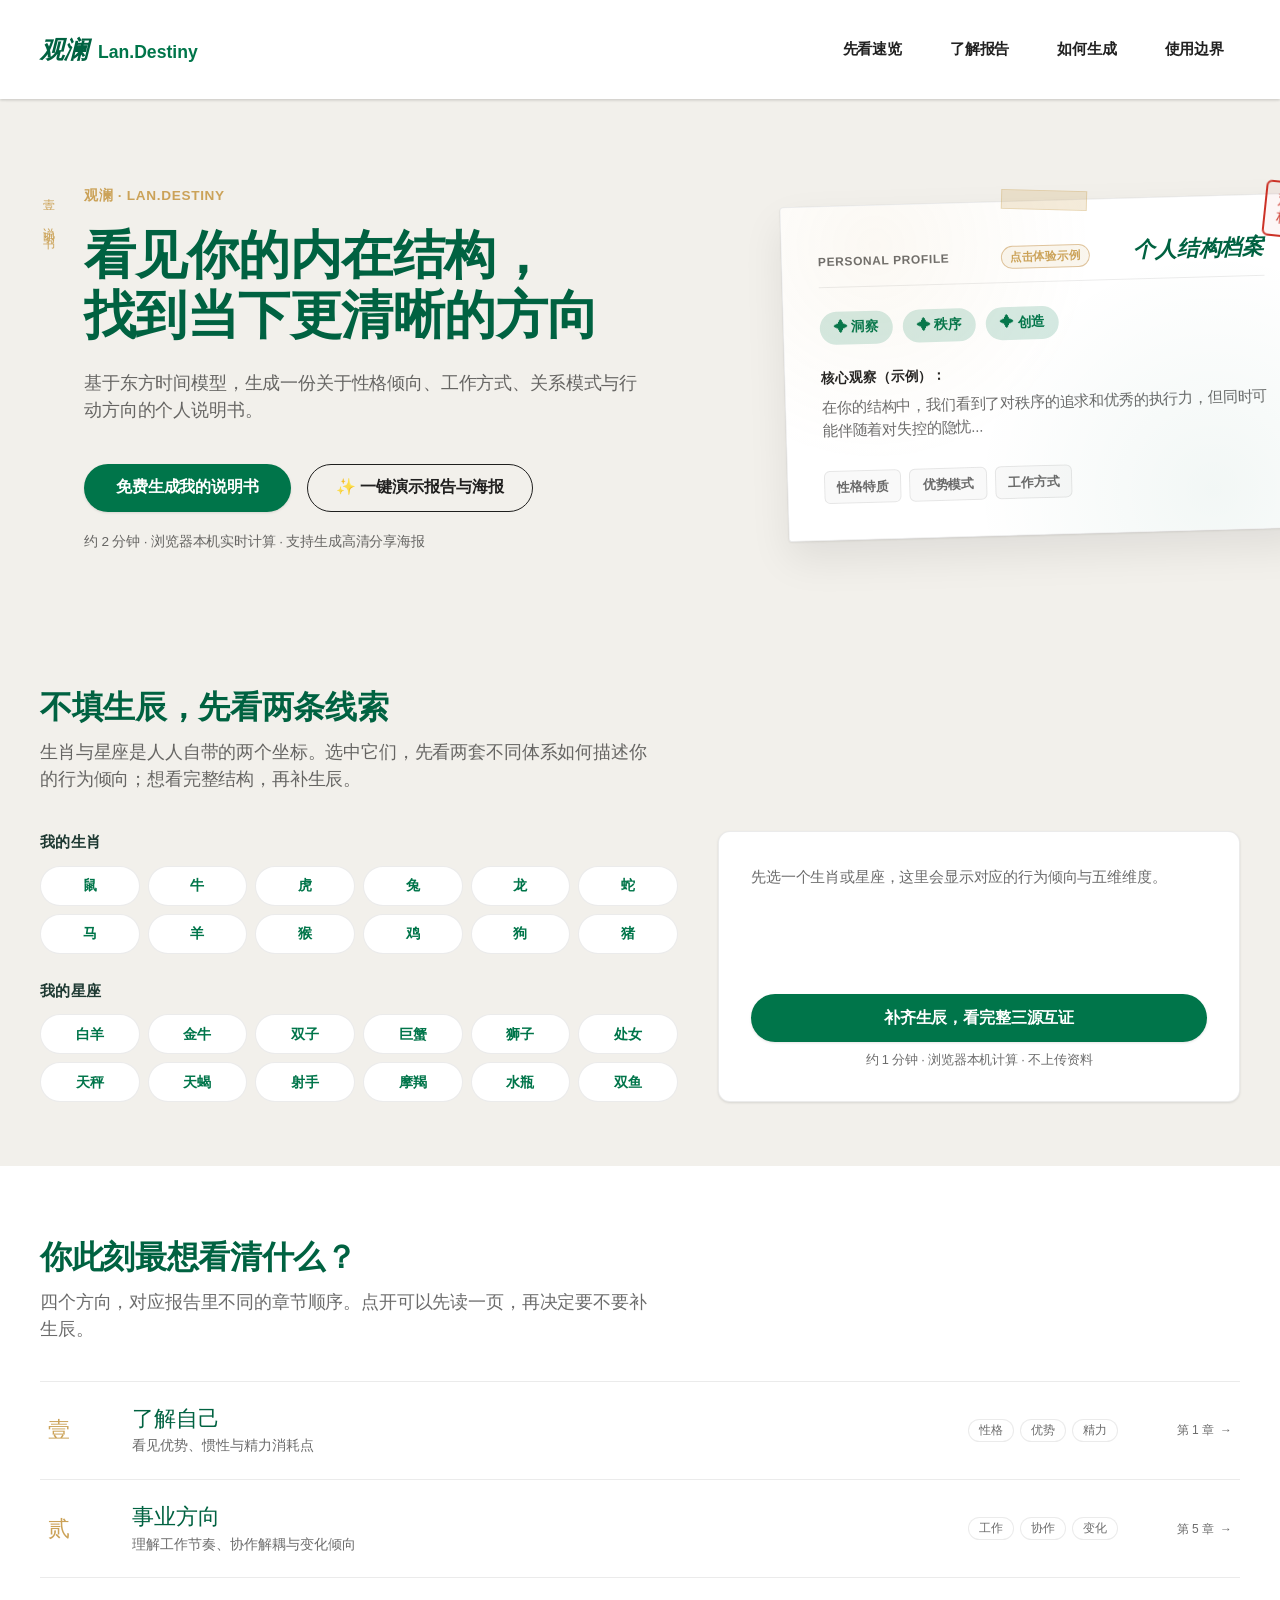
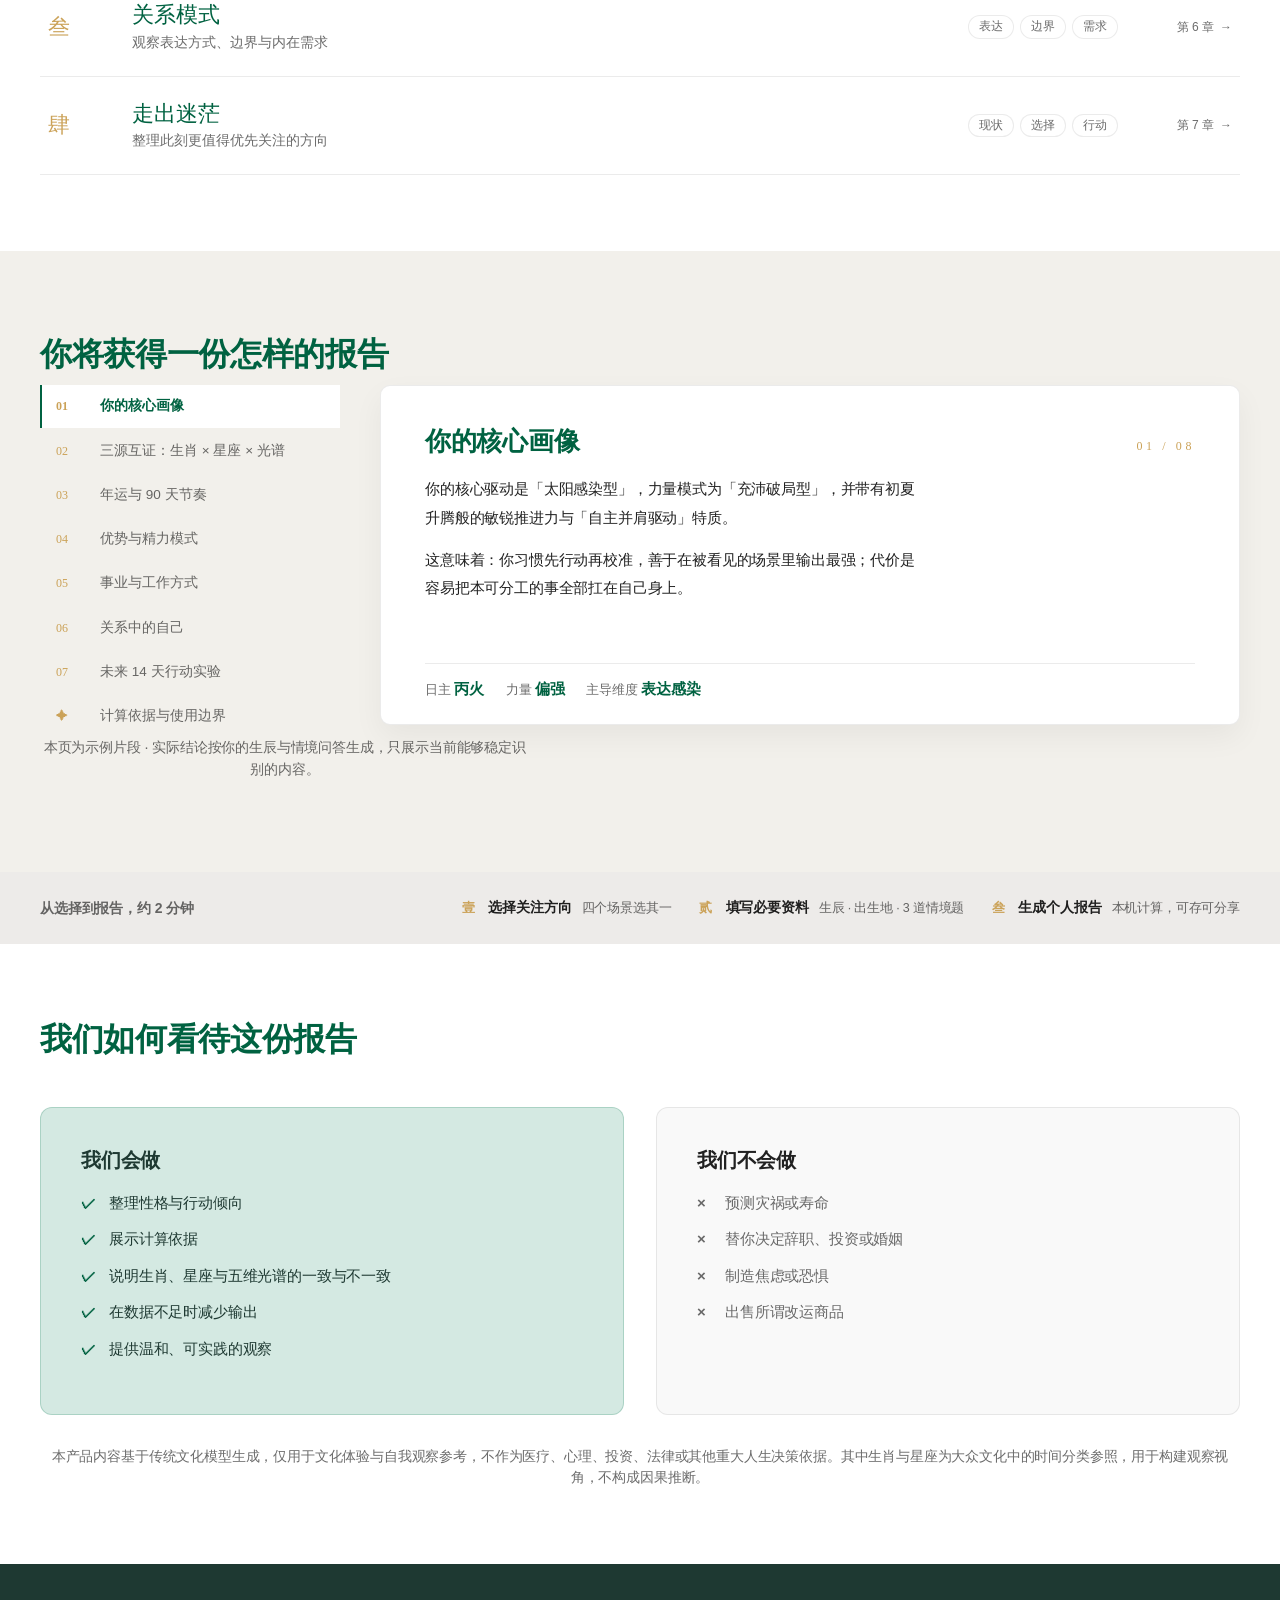
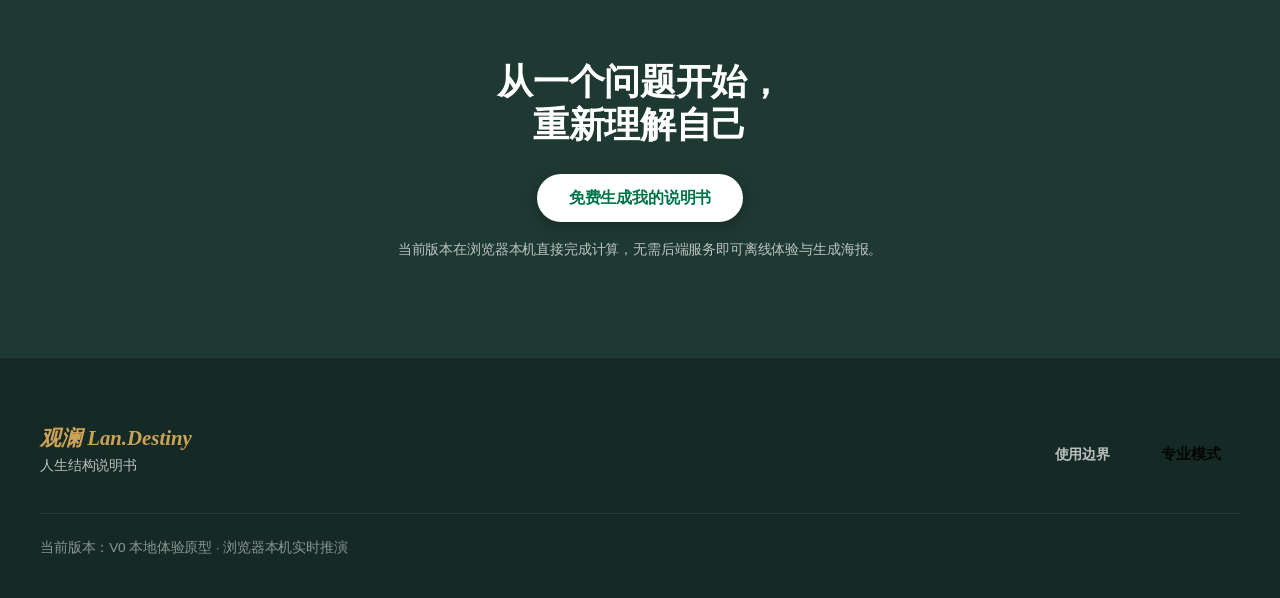
==== index.html @ ed459246 "deploy: 报告可读性与手机适配整改（P0）" ====
<!DOCTYPE html>
<html lang="zh-CN">
<head>
    <meta charset="UTF-8">
    <meta name="viewport" content="width=device-width, initial-scale=1.0">
    <meta name="description" content="观澜 Lan.Destiny · 个人结构说明书：生肖 × 星座 × 五维光谱三源交叉验证，分钟级真太阳时校准，年运与 90 天行动窗口。浏览器本机计算，不上传生辰。">
    <title>观澜命理 · Lan.Destiny</title>
    <meta property="og:type" content="website">
    <meta property="og:site_name" content="观澜 Lan.Destiny">
    <meta property="og:title" content="观澜 Lan.Destiny · 个人结构说明书">
    <meta property="og:description" content="生肖 × 星座 × 五维光谱三源交叉验证，分钟级真太阳时校准，年运与 90 天行动窗口。浏览器本机计算，不上传生辰。">
    <meta property="og:url" content="https://lubiny0601-spec.github.io/lan-destiny/">
    <meta property="og:image" content="https://lubiny0601-spec.github.io/lan-destiny/share-card.png">
    <meta property="og:image:width" content="1200">
    <meta property="og:image:height" content="630">
    <meta name="twitter:card" content="summary_large_image">
    <meta name="twitter:title" content="观澜 Lan.Destiny · 个人结构说明书">
    <meta name="twitter:description" content="生肖 × 星座 × 五维光谱三源交叉验证 · 分钟级真太阳时校准 · 90 天行动窗口">
    <meta name="twitter:image" content="https://lubiny0601-spec.github.io/lan-destiny/share-card.png">
    <meta name="theme-color" content="#F2F0EB">
    <link rel="icon" href="data:image/svg+xml,%3Csvg xmlns='http://www.w3.org/2000/svg' viewBox='0 0 64 64'%3E%3Crect width='64' height='64' rx='14' fill='%23f2f0eb'/%3E%3Ccircle cx='32' cy='30' r='15' fill='none' stroke='%23006241' stroke-width='4'/%3E%3Cpath d='M12 48c6-4 10-4 15 0s9 4 15 0 8-3 10-1' fill='none' stroke='%23cba258' stroke-width='4' stroke-linecap='round'/%3E%3C/svg%3E">
    <!-- Offline-ready font stack -->
    <!-- Local system font stack used for fast loading -->
    <link rel="stylesheet" href="style.css">
</head>
<body>
    <!-- 普通用户模式 -->
    <div id="consumer-mode-view">
        <!-- Section 1: 顶部导航 -->
        <header class="consumer-nav">
            <div class="nav-brand">
                <span class="brand-zh">观澜</span>
                <span class="brand-en">Lan.Destiny</span>
            </div>
            <nav class="nav-links">
                <a href="#quick-peek">先看速览</a>
                <a href="#report-preview">了解报告</a>
                <a href="#generation-process">如何生成</a>
                <a href="#usage-boundary">使用边界</a>
            </nav>
        </header>

        <main class="consumer-main">
            <!-- Section 1: 首屏Hero (Double Column) -->
            <section class="consumer-hero">
                <div class="hero-content">
                    <div class="hero-spine" aria-hidden="true">壹 · 说明书</div>
                    <div class="hero-text-area">
                        <div class="hero-eyebrow">观澜 · Lan.Destiny</div>
                        <h2 class="hero-title">看见你的内在结构，<br>找到当下更清晰的方向</h2>
                        <p class="hero-desc">基于东方时间模型，生成一份关于性格倾向、工作方式、关系模式与行动方向的个人说明书。</p>
                        <div class="hero-actions">
                            <button class="btn-primary start-generation-btn" data-action="open-consumer-form">免费生成我的说明书</button>
                            <button type="button" id="btn-quick-demo-report" class="btn-secondary">✨ 一键演示报告与海报</button>
                        </div>
                        <div class="hero-tips">
                            约 2 分钟 · 浏览器本机实时计算 · 支持生成高清分享海报
                        </div>
                    </div>
                    <div class="hero-visual-area">
                        <div class="hero-tape" aria-hidden="true"></div>
                        <div class="hero-seal" aria-hidden="true">观澜<br>标本</div>
                        <div class="report-preview-card" id="hero-preview-card" title="点击直接体验演示报告与分享海报" style="cursor: pointer;">
                            <div class="rpc-header">
                                <span class="rpc-label">PERSONAL PROFILE</span>
                                <span class="rpc-demo-badge">点击体验示例</span>
                                <span class="rpc-title">个人结构档案</span>
                            </div>
                            <div class="rpc-keywords">
                                <span class="keyword">✦ 洞察</span>
                                <span class="keyword">✦ 秩序</span>
                                <span class="keyword">✦ 创造</span>
                            </div>
                            <div class="rpc-abstract">
                                <div class="rpc-abstract-title">核心观察（示例）：</div>
                                <p>在你的结构中，我们看到了对秩序的追求和优秀的执行力，但同时可能伴随着对失控的隐忧...</p>
                            </div>
                            <div class="rpc-chapters">
                                <div class="rpc-chapter">性格特质</div>
                                <div class="rpc-chapter">优势模式</div>
                                <div class="rpc-chapter">工作方式</div>
                            </div>
                        </div>
                    </div>
                </div>
            </section>

            <!-- Section 2: 零输入速览（生肖 × 星座，无需生辰） -->
            <section id="quick-peek" class="consumer-quickpeek">
                <div class="section-container">
                    <div class="section-header">
                        <h3 class="section-title">不填生辰，先看两条线索</h3>
                        <p class="section-subtitle">生肖与星座是人人自带的两个坐标。选中它们，先看两套不同体系如何描述你的行为倾向；想看完整结构，再补生辰。</p>
                    </div>
                    <div class="quickpeek-panel">
                        <div class="quickpeek-rails">
                            <div class="quickpeek-group">
                                <div class="quickpeek-label">我的生肖</div>
                                <div class="chip-rail" id="quickpeek-zodiac-rail" role="group" aria-label="选择生肖"></div>
                            </div>
                            <div class="quickpeek-group">
                                <div class="quickpeek-label">我的星座</div>
                                <div class="chip-rail" id="quickpeek-sign-rail" role="group" aria-label="选择星座"></div>
                            </div>
                        </div>
                        <div class="quickpeek-result" id="quickpeek-result" aria-live="polite">
                            <p class="quickpeek-placeholder" id="quickpeek-placeholder">先选一个生肖或星座，这里会显示对应的行为倾向与五维维度。</p>
                            <div id="quickpeek-lines" class="hidden">
                                <p class="quickpeek-line">
                                    <span class="quickpeek-line-label" id="qp-zodiac-label">生肖</span>
                                    <span class="quickpeek-line-value" id="qp-zodiac-value"></span>
                                </p>
                                <p class="quickpeek-line">
                                    <span class="quickpeek-line-label" id="qp-sign-label">星座</span>
                                    <span class="quickpeek-line-value" id="qp-sign-value"></span>
                                </p>
                            </div>
                            <p class="quickpeek-verdict" id="qp-verdict"></p>
                            <div class="quickpeek-cta-row">
                                <button class="btn-primary start-generation-btn" data-action="open-consumer-form">补齐生辰，看完整三源互证</button>
                                <span class="quickpeek-cta-hint">约 1 分钟 · 浏览器本机计算 · 不上传资料</span>
                            </div>
                        </div>
                    </div>
                </div>
            </section>

            <!-- Section 3: 场景卡片 -->
            <section class="consumer-scenarios">
                <div class="section-container">
                    <div class="section-header">
                        <h3 class="section-title">你此刻最想看清什么？</h3>
                        <p class="section-subtitle">四个方向，对应报告里不同的章节顺序。点开可以先读一页，再决定要不要补生辰。</p>
                    </div>
                    <div class="scenario-toc">
                        <div class="scenario-row-wrap">
                            <button class="scenario-row" type="button" data-scenario="self" aria-expanded="false" aria-controls="scenario-sample-self">
                                <span class="sr-index" aria-hidden="true">壹</span>
                                <span class="sr-main">
                                    <span class="sr-name">了解自己</span>
                                    <span class="sr-desc">看见优势、惯性与精力消耗点</span>
                                </span>
                                <span class="sr-tags"><span class="sr-tag">性格</span><span class="sr-tag">优势</span><span class="sr-tag">精力</span></span>
                                <span class="sr-folio">第 1 章 <span aria-hidden="true">→</span></span>
                            </button>
                            <div class="scenario-sample" data-open="false" id="scenario-sample-self"><div>
                                <div class="ss-card">
                                    <p>你的能量偏向【秩序决断】与【洞察思辨】：最自然的工作方式是先把标准定清楚，再往前推。代价是面对失序时会持续消耗，而不是当场发作。</p>
                                    <p>所以真正需要管理的不是「努力程度」，而是「被打断的次数」。</p>
                                    <button class="btn-primary ss-go" type="button" data-start-scenario="self">补齐生辰，看完整说明书 →</button>
                                    <p class="ss-note">试读片段 · 实际内容按你的四柱与情境问答生成</p>
                                </div>
                            </div></div>
                        </div>

                        <div class="scenario-row-wrap">
                            <button class="scenario-row" type="button" data-scenario="career" aria-expanded="false" aria-controls="scenario-sample-career">
                                <span class="sr-index" aria-hidden="true">贰</span>
                                <span class="sr-main">
                                    <span class="sr-name">事业方向</span>
                                    <span class="sr-desc">理解工作节奏、协作解耦与变化倾向</span>
                                </span>
                                <span class="sr-tags"><span class="sr-tag">工作</span><span class="sr-tag">协作</span><span class="sr-tag">变化</span></span>
                                <span class="sr-folio">第 5 章 <span aria-hidden="true">→</span></span>
                            </button>
                            <div class="scenario-sample" data-open="false" id="scenario-sample-career"><div>
                                <div class="ss-card">
                                    <p>在职场里，你更适合做「定规则的人」，而不是「救火的人」：先把边界与交付标准讲清楚，再谈速度。</p>
                                    <p>内耗红线是「多线并行 + 频繁被打断」，它会把你的长板稀释成「什么都懂一点」。</p>
                                    <button class="btn-primary ss-go" type="button" data-start-scenario="career">补齐生辰，看完整说明书 →</button>
                                    <p class="ss-note">试读片段 · 实际内容按你的四柱与情境问答生成</p>
                                </div>
                            </div></div>
                        </div>

                        <div class="scenario-row-wrap">
                            <button class="scenario-row" type="button" data-scenario="relationship" aria-expanded="false" aria-controls="scenario-sample-relationship">
                                <span class="sr-index" aria-hidden="true">叁</span>
                                <span class="sr-main">
                                    <span class="sr-name">关系模式</span>
                                    <span class="sr-desc">观察表达方式、边界与内在需求</span>
                                </span>
                                <span class="sr-tags"><span class="sr-tag">表达</span><span class="sr-tag">边界</span><span class="sr-tag">需求</span></span>
                                <span class="sr-folio">第 6 章 <span aria-hidden="true">→</span></span>
                            </button>
                            <div class="scenario-sample" data-open="false" id="scenario-sample-relationship"><div>
                                <div class="ss-card">
                                    <p>你表达需求的方式偏间接：先照顾对方情绪，再说自己的诉求。边界被侵蚀时，你倾向沉默，而不是当场反驳。</p>
                                    <p>可执行的调整：把「我觉得都行」换成一句具体的偏好，让对方有机会配合你。</p>
                                    <button class="btn-primary ss-go" type="button" data-start-scenario="relationship">补齐生辰，看完整说明书 →</button>
                                    <p class="ss-note">试读片段 · 实际内容按你的四柱与情境问答生成</p>
                                </div>
                            </div></div>
                        </div>

                        <div class="scenario-row-wrap">
                            <button class="scenario-row" type="button" data-scenario="confusion" aria-expanded="false" aria-controls="scenario-sample-confusion">
                                <span class="sr-index" aria-hidden="true">肆</span>
                                <span class="sr-main">
                                    <span class="sr-name">走出迷茫</span>
                                    <span class="sr-desc">整理此刻更值得优先关注的方向</span>
                                </span>
                                <span class="sr-tags"><span class="sr-tag">现状</span><span class="sr-tag">选择</span><span class="sr-tag">行动</span></span>
                                <span class="sr-folio">第 7 章 <span aria-hidden="true">→</span></span>
                            </button>
                            <div class="scenario-sample" data-open="false" id="scenario-sample-confusion"><div>
                                <div class="ss-card">
                                    <p>此刻的迷茫，多半来自「选项过多、验证太少」。先做一个两周内能验证的小实验，比继续收集信息有用。</p>
                                    <p>判断标准：两周后你能不能说出「我知道了什么」，而不只是「我了解了更多」。</p>
                                    <button class="btn-primary ss-go" type="button" data-start-scenario="confusion">补齐生辰，看完整说明书 →</button>
                                    <p class="ss-note">试读片段 · 实际内容按你的四柱与情境问答生成</p>
                                </div>
                            </div></div>
                        </div>
                    </div>
                </div>
            </section>

            <!-- Section 3: 你将获得什么 -->
            <section id="report-preview" class="consumer-preview">
                <div class="section-container">
                    <h3 class="section-title">你将获得一份怎样的报告</h3>
                    <div class="chapter-dir">
                        <div class="cd-nav" role="tablist" aria-label="报告章节">
                            <button class="cd-item" type="button" role="tab" aria-selected="true" data-chapter="0"><span class="cd-num">01</span><span class="cd-name">你的核心画像</span></button>
                            <button class="cd-item" type="button" role="tab" aria-selected="false" data-chapter="1"><span class="cd-num">02</span><span class="cd-name">三源互证：生肖 × 星座 × 光谱</span></button>
                            <button class="cd-item" type="button" role="tab" aria-selected="false" data-chapter="2"><span class="cd-num">03</span><span class="cd-name">年运与 90 天节奏</span></button>
                            <button class="cd-item" type="button" role="tab" aria-selected="false" data-chapter="3"><span class="cd-num">04</span><span class="cd-name">优势与精力模式</span></button>
                            <button class="cd-item" type="button" role="tab" aria-selected="false" data-chapter="4"><span class="cd-num">05</span><span class="cd-name">事业与工作方式</span></button>
                            <button class="cd-item" type="button" role="tab" aria-selected="false" data-chapter="5"><span class="cd-num">06</span><span class="cd-name">关系中的自己</span></button>
                            <button class="cd-item" type="button" role="tab" aria-selected="false" data-chapter="6"><span class="cd-num">07</span><span class="cd-name">未来 14 天行动实验</span></button>
                            <button class="cd-item" type="button" role="tab" aria-selected="false" data-chapter="7"><span class="cd-num">✦</span><span class="cd-name">计算依据与使用边界</span></button>
                        </div>

                        <div class="cd-pages">
                            <div class="cd-panel is-active" data-chapter="0" role="tabpanel">
                                <div class="cd-head"><h4 class="cd-title">你的核心画像</h4><span class="cd-folio">01 / 08</span></div>
                                <div class="cd-text">
                                    <p>你的核心驱动是「太阳感染型」，力量模式为「充沛破局型」，并带有初夏升腾般的敏锐推进力与「自主并肩驱动」特质。</p>
                                    <p>这意味着：你习惯先行动再校准，善于在被看见的场景里输出最强；代价是容易把本可分工的事全部扛在自己身上。</p>
                                </div>
                                <div class="cd-data"><span>日主 <b>丙火</b></span><span>力量 <b>偏强</b></span><span>主导维度 <b>表达感染</b></span></div>
                            </div>

                            <div class="cd-panel" data-chapter="1" role="tabpanel">
                                <div class="cd-head"><h4 class="cd-title">三源互证：生肖 × 星座 × 光谱</h4><span class="cd-folio">02 / 08</span></div>
                                <div class="cd-text">
                                    <p>生肖「亥猪」指向洞察思辨，星座「金牛座」指向承载统筹，五维光谱的前两位正是这两条通道。</p>
                                    <p>两条独立线索分别对应光谱的两条主通道，你的行为不是单一风格，而是双轨并行。</p>
                                </div>
                                <div class="cd-data"><span>生肖 <b>亥猪</b></span><span>星座 <b>金牛座</b></span><span>比对 <b>双轨互补</b></span></div>
                            </div>

                            <div class="cd-panel" data-chapter="2" role="tabpanel">
                                <div class="cd-head"><h4 class="cd-title">年运与 90 天节奏</h4><span class="cd-folio">03 / 08</span></div>
                                <div class="cd-text">
                                    <p>当前流年与日主构成的关系决定了这一年的主旋律：是输出窗口、结算窗口，还是补给窗口。</p>
                                    <p>报告会把未来 90 天切成 3 个动作窗口，并指出关键决策更适合放在哪一段。</p>
                                </div>
                                <div class="cd-data"><span>流年 <b>按立春换年</b></span><span>流月 <b>按节气分月</b></span><span>窗口 <b>推进 / 补给 / 承压</b></span></div>
                            </div>

                            <div class="cd-panel" data-chapter="3" role="tabpanel">
                                <div class="cd-head"><h4 class="cd-title">优势与精力模式</h4><span class="cd-folio">04 / 08</span></div>
                                <div class="cd-text">
                                    <p>五维光谱显示你的主导长板与最需补给的那一维：长板用来打开局面，短板决定你能撑多久。</p>
                                    <p>充能与漏能都会被指出来——哪些场合让你回血，哪些事在悄悄稀释你的专注力。</p>
                                </div>
                                <div class="cd-data"><span>维度 <b>五维光谱</b></span><span>补给 <b>最弱维度</b></span><span>节奏 <b>充能 / 漏能</b></span></div>
                            </div>

                            <div class="cd-panel" data-chapter="4" role="tabpanel">
                                <div class="cd-head"><h4 class="cd-title">事业与工作方式</h4><span class="cd-folio">05 / 08</span></div>
                                <div class="cd-text">
                                    <p>报告会给出更推荐的战术定位：你适合做定规则的人、救火的人，还是把复杂讲清楚的人。</p>
                                    <p>同时列出最应避开的内耗红线，以及建议的工作节奏。</p>
                                </div>
                                <div class="cd-data"><span>定位 <b>战术角色</b></span><span>红线 <b>内耗模式</b></span><span>节奏 <b>推进顺序</b></span></div>
                            </div>

                            <div class="cd-panel" data-chapter="5" role="tabpanel">
                                <div class="cd-head"><h4 class="cd-title">关系中的自己</h4><span class="cd-folio">06 / 08</span></div>
                                <div class="cd-text">
                                    <p>你在亲密关系里的互动底色、表达习惯，以及边界是怎么被自己一步步让出去的。</p>
                                    <p>配一段可以立刻用的沟通防爆指南，而不是要求你变成另一个人。</p>
                                </div>
                                <div class="cd-data"><span>表达 <b>直接 / 间接</b></span><span>边界 <b>守与让</b></span><span>盲点 <b>常见误区</b></span></div>
                            </div>

                            <div class="cd-panel" data-chapter="6" role="tabpanel">
                                <div class="cd-head"><h4 class="cd-title">未来 14 天行动实验</h4><span class="cd-folio">07 / 08</span></div>
                                <div class="cd-text">
                                    <p>把结论变成 3 件 14 天内可验证的小事，每件都写清判断标准，避免「好像有点道理」就结束。</p>
                                    <p>实验失败也算结果：它会告诉你哪条假设不成立。</p>
                                </div>
                                <div class="cd-data"><span>实验数 <b>3 件</b></span><span>周期 <b>14 天</b></span><span>标准 <b>可验证</b></span></div>
                            </div>

                            <div class="cd-panel" data-chapter="7" role="tabpanel">
                                <div class="cd-head"><h4 class="cd-title">计算依据与使用边界</h4><span class="cd-folio">✦</span></div>
                                <div class="cd-text">
                                    <p>推演模式、时间口径（真太阳时如何校准）、干支排盘结构、流年流月口径，全部可查。</p>
                                    <p>同时写明这份报告的边界：只做结构化观察，不预测疾病、寿命，也不替你决定重大选择。</p>
                                </div>
                                <div class="cd-data"><span>引擎 <b>浏览器本机</b></span><span>口径 <b>可追溯</b></span><span>数据 <b>零上传</b></span></div>
                            </div>
                        </div>
                    </div>
                    <div class="preview-disclaimer">
                        本页为示例片段 · 实际结论按你的生辰与情境问答生成，只展示当前能够稳定识别的内容。
                    </div>
                </div>
            </section>

            <!-- Section 4: 生成流程 -->
            <section id="generation-process" class="consumer-process">
                <div class="section-container">
                    <h3 class="section-title">从选择到报告，约 2 分钟</h3>
                    <div class="process-timeline">
                        <div class="process-step">
                            <div class="step-num">壹</div>
                            <h4>选择关注方向</h4>
                            <span class="step-desc">四个场景选其一</span>
                        </div>
                        <div class="process-step">
                            <div class="step-num">贰</div>
                            <h4>填写必要资料</h4>
                            <span class="step-desc">生辰 · 出生地 · 3 道情境题</span>
                        </div>
                        <div class="process-step">
                            <div class="step-num">叁</div>
                            <h4>生成个人报告</h4>
                            <span class="step-desc">本机计算，可存可分享</span>
                        </div>
                    </div>
                </div>
            </section>

            <!-- Section 5: 我们如何看待这份报告 -->
            <section id="usage-boundary" class="consumer-boundary">
                <div class="section-container">
                    <h3 class="section-title">我们如何看待这份报告</h3>
                    <div class="boundary-grid">
                        <div class="boundary-box boundary-do">
                            <h4>我们会做</h4>
                            <ul>
                                <li>整理性格与行动倾向</li>
                                <li>展示计算依据</li>
                                <li>说明生肖、星座与五维光谱的一致与不一致</li>
                                <li>在数据不足时减少输出</li>
                                <li>提供温和、可实践的观察</li>
                            </ul>
                        </div>
                        <div class="boundary-box boundary-dont">
                            <h4>我们不会做</h4>
                            <ul>
                                <li>预测灾祸或寿命</li>
                                <li>替你决定辞职、投资或婚姻</li>
                                <li>制造焦虑或恐惧</li>
                                <li>出售所谓改运商品</li>
                            </ul>
                        </div>
                    </div>
                    <div class="boundary-disclaimer">
                        本产品内容基于传统文化模型生成，仅用于文化体验与自我观察参考，不作为医疗、心理、投资、法律或其他重大人生决策依据。其中生肖与星座为大众文化中的时间分类参照，用于构建观察视角，不构成因果推断。
                    </div>
                </div>
            </section>

            <!-- Section 6: 最终CTA -->
            <section class="consumer-cta">
                <div class="section-container">
                    <h3 class="cta-title">从一个问题开始，<br>重新理解自己</h3>
                    <button class="btn-primary start-generation-btn" data-action="open-consumer-form">免费生成我的说明书</button>
                    <div class="cta-disclaimer">
                        当前版本在浏览器本机直接完成计算，无需后端服务即可离线体验与生成海报。
                    </div>
                </div>
            </section>
        </main>

        <!-- Consumer V0 Report View -->
        <div id="consumer-report-view" class="consumer-report-view hidden">
            <!-- Top Action Bar -->
            <div class="report-top-bar">
                <div class="top-bar-inner">
                    <div class="top-bar-brand">观澜 Lan.Destiny · 个人结构说明书</div>
                    <div class="top-bar-actions">
                        <button id="btn-report-poster" class="btn-primary-sm btn-poster-accent" title="生成可保存的精美分享海报">🖼 生成分享海报</button>
                        <button id="btn-report-copy" class="btn-secondary-sm" title="复制说明书核心结论">📋 复制摘要</button>
                        <button id="btn-report-print" class="btn-secondary-sm" title="存为PDF或打印">🖨 存为PDF/打印</button>
                        <button id="btn-report-edit" class="btn-secondary-sm">修改资料</button>
                        <button id="btn-report-close" class="btn-secondary-sm">返回首页</button>
                    </div>
                </div>
            </div>

            <!-- Report Main Banner -->
            <section class="report-banner">
                <div class="banner-container">
                    <div class="banner-badge">PERSONAL STRUCTURE REPORT</div>
                    <h1 class="report-user-title"><span id="report-user-name">阿澜</span> 的个人结构说明书</h1>
                    <p class="report-user-subtitle" id="report-user-subtitle">关于性格、优势与精力模式的个人观察</p>
                    <div class="report-meta-pills">
                        <span class="meta-pill" id="report-meta-gender">性别：男</span>
                        <span class="meta-pill" id="report-meta-birth">生辰：1995年05月15日</span>
                        <span class="meta-pill" id="report-meta-calendar">历法：公历</span>
                        <span class="meta-pill pill-accent" id="report-meta-scenario">本次关注：了解自己</span>
                    </div>

                    <div id="report-confidence-banner" class="report-confidence-banner hidden"></div>

                    <!-- 30秒看懂自己 (Level 1 Summary) -->
                    <div class="summary-30s-card" id="card-section-summary30s">
                        <div class="summary-header">
                            <span class="summary-badge" id="summary-badge-text">⚡ 30秒看懂自己</span>
                            <div class="summary-keywords" id="summary-keywords"></div>
                            <button type="button" id="btn-summary-poster" class="btn-summary-poster">🖼 生成分享海报</button>
                        </div>
                        <div class="summary-observation" id="summary-observation"></div>
                        <div class="summary-trio-grid">
                            <div class="trio-item trio-advantage">
                                <span class="trio-label" id="summary-label-adv">✦ 主要优势</span>
                                <p id="summary-advantage"></p>
                            </div>
                            <div class="trio-item trio-burnout">
                                <span class="trio-label" id="summary-label-burnout">⚠ 主要精力消耗点</span>
                                <p id="summary-burnout"></p>
                            </div>
                            <div class="trio-item trio-action">
                                <span class="trio-label" id="summary-label-action">🎯 当前建议减法</span>
                                <p id="summary-action"></p>
                            </div>
                        </div>
                    </div>
                </div>
            </section>

            <!-- Report Body Container (Level 2 & Level 3) -->
            <section class="report-body">
                <div class="report-container">
                    <!-- 01 你的核心画像 -->
                    <div class="report-card" id="card-section-personality">
                        <div class="card-header">
                            <span class="section-num">01</span>
                            <h3>你的核心画像</h3>
                        </div>
                        <div class="card-content" id="report-section-personality"></div>
                    </div>

                    <!-- 02 三源互证：生肖 · 星座 · 五个维度 -->
                    <div class="report-card" id="card-section-triangulation">
                        <div class="card-header">
                            <span class="section-num">02</span>
                            <h3>三源互证：生肖 · 星座 · 五个维度</h3>
                        </div>
                        <div class="card-content" id="report-section-triangulation"></div>
                    </div>

                    <!-- 03 年运与 90 天节奏 -->
                    <div class="report-card" id="card-section-rhythm">
                        <div class="card-header">
                            <span class="section-num">03</span>
                            <h3>未来 90 天：哪一段适合发起、谈判、交付</h3>
                        </div>
                        <div class="card-content" id="report-section-rhythm"></div>
                    </div>

                    <!-- 03 优势与精力模式 -->
                    <div class="report-card" id="card-section-energy">
                        <div class="card-header">
                            <span class="section-num">02</span>
                            <h3>优势与精力模式</h3>
                        </div>
                        <div class="card-content" id="report-section-energy"></div>
                    </div>

                    <!-- 03 事业与工作方式 -->
                    <div class="report-card" id="card-section-career">
                        <div class="card-header">
                            <span class="section-num">03</span>
                            <h3>事业与工作方式</h3>
                        </div>
                        <div class="card-content" id="report-section-career"></div>
                    </div>

                    <!-- 04 关系中的自己 -->
                    <div class="report-card" id="card-section-relationship">
                        <div class="card-header">
                            <span class="section-num">04</span>
                            <h3>关系中的自己</h3>
                        </div>
                        <div class="card-content" id="report-section-relationship"></div>
                    </div>

                    <!-- 05 未来14天行动实验 -->
                    <div class="report-card card-accent-bg" id="card-section-action">
                        <div class="card-header">
                            <span class="section-num">05</span>
                            <h3>未来 14 天行动实验</h3>
                        </div>
                        <div class="card-content" id="report-section-advice"></div>
                    </div>

                    <!-- 06 为什么会得出这些观察 (Level 3 Evidence - Folded by default) -->
                    <div class="report-card card-muted-bg" id="card-section-evidence">
                        <details class="evidence-accordion">
                            <summary class="evidence-summary">
                                <div class="evidence-summary-left">
                                    <span class="section-num">✦</span>
                                    <span class="evidence-title">为什么会得出这些观察（底层数据依据与使用边界）</span>
                                </div>
                                <span class="evidence-toggle-hint">点击展开/折叠依据 ▾</span>
                            </summary>
                            <div class="card-content" id="report-section-boundary" style="margin-top: 20px;"></div>
                        </details>
                    </div>

                    <!-- Report Bottom Actions -->
                    <div class="report-bottom-actions">
                        <button id="btn-report-bottom-poster" class="btn-primary">🖼 生成分享海报</button>
                        <button id="btn-report-bottom-copy" class="btn-secondary">📋 复制核心结论</button>
                        <button id="btn-report-bottom-print" class="btn-secondary">🖨 存为 PDF / 打印</button>
                        <button id="btn-report-bottom-edit" class="btn-secondary">修改资料并重新推演</button>
                        <button id="btn-report-bottom-home" class="btn-secondary">返回首页</button>
                    </div>
                </div>
            </section>
        </div>

        <!-- Share Poster Preview Modal -->
        <div id="poster-preview-modal" class="poster-modal-overlay hidden" role="dialog" aria-modal="true" aria-labelledby="poster-modal-title">
            <div class="poster-modal-backdrop" data-action="close-poster-modal"></div>
            <div class="poster-modal-card">
                <div class="poster-modal-header">
                    <div>
                        <span class="poster-modal-eyebrow">LAN.DESTINY SPECIMEN CARD</span>
                        <h3 id="poster-modal-title">个人结构标本 · 分享海报预览</h3>
                    </div>
                    <button type="button" id="btn-close-poster-modal" class="poster-close-btn" aria-label="关闭">&times;</button>
                </div>
                <div class="poster-canvas-stage">
                    <canvas id="share-poster-canvas" width="1080" height="1560"></canvas>
                </div>
                <div class="poster-modal-footer">
                    <div class="poster-footer-hint">✦ 高清 2x 植物标本风长图 · 适合保存至本地或直接分享演示</div>
                    <div class="poster-footer-btns">
                        <button type="button" id="btn-poster-copy-quote" class="btn-secondary-sm">📋 复制金句文案</button>
                        <button type="button" id="btn-download-poster" class="btn-primary-sm btn-poster-accent">⬇ 下载高清海报 (PNG)</button>
                    </div>
                </div>
            </div>
        </div>

        <footer class="consumer-footer">
            <div class="footer-content">
                <div class="footer-brand">
                    <span class="brand-zh">观澜 Lan.Destiny</span><br>
                    <span class="brand-sub">人生结构说明书</span>
                </div>
                <div class="footer-links">
                    <a href="#usage-boundary">使用边界</a>
                    <button id="btn-enter-pro-footer" class="btn-text" aria-controls="professional-mode-view" aria-expanded="false">专业模式</button>
                </div>
            </div>
            <div class="footer-bottom">
                当前版本：V0 本地体验原型 · 浏览器本机实时推演
            </div>
        </footer>

        <!-- Custom Notice Component -->
        <div id="consumer-notice" class="consumer-notice hidden" role="status">
            <span>资料填写功能将在下一步骤接入。</span>
            <button type="button" id="btn-close-notice">关闭</button>
        </div>

        <!-- Consumer Form Shell -->
        <div id="consumer-form-shell" class="hidden" aria-hidden="true" role="dialog" aria-modal="true" aria-labelledby="form-shell-title">
            <div class="form-shell-overlay" data-action="close-consumer-form"></div>
            <div class="form-shell-container">
                <div id="form-shell-step1">
                    <div class="form-shell-header">
                        <div class="form-shell-brand">观澜 Lan.Destiny</div>
                        <div class="form-shell-step-indicator">
                            <span class="step-count">01 / 02</span>
                        </div>
                    </div>
                    <div class="form-shell-body">
                        <div class="form-body-inner">
                            <div class="form-left-col">
                                <h2 id="form-shell-title">此刻，你最想看清什么？</h2>
                                <p class="form-shell-desc">选择一个最接近你当前状态的方向。我们会围绕该主题深度展开，并定制 14 天行动实验。</p>
                            </div>
                            <div class="form-right-col">
                                <div class="scenario-grid">
                                    <label class="scenario-card">
                                        <input type="radio" name="consumer_scenario" value="self" class="visually-hidden">
                                        <div class="scenario-card-inner">
                                            <h3>01 了解自己</h3>
                                            <p>优势、惯性与精力模式</p>
                                            <div class="scenario-check"></div>
                                        </div>
                                    </label>
                                    <label class="scenario-card">
                                        <input type="radio" name="consumer_scenario" value="career" class="visually-hidden">
                                        <div class="scenario-card-inner">
                                            <h3>02 事业方向</h3>
                                            <p>工作节奏、协作与变化</p>
                                            <div class="scenario-check"></div>
                                        </div>
                                    </label>
                                    <label class="scenario-card">
                                        <input type="radio" name="consumer_scenario" value="relationship" class="visually-hidden">
                                        <div class="scenario-card-inner">
                                            <h3>03 关系模式</h3>
                                            <p>表达方式、边界与需求</p>
                                            <div class="scenario-check"></div>
                                        </div>
                                    </label>
                                    <label class="scenario-card">
                                        <input type="radio" name="consumer_scenario" value="confusion" class="visually-hidden">
                                        <div class="scenario-card-inner">
                                            <h3>04 走出迷茫</h3>
                                            <p>梳理此刻的优先方向</p>
                                            <div class="scenario-check"></div>
                                        </div>
                                    </label>
                                </div>
                                
                                <div id="step-completed-state" class="hidden">
                                    <h3 class="completed-title">第一步已完成</h3>
                                    <p class="completed-desc">你选择的方向是：<strong id="completed-scenario-name"></strong></p>
                                    <div class="completed-actions">
                                        <button id="btn-revert-step" class="btn-secondary">返回修改</button>
                                        <button class="btn-secondary" data-action="close-consumer-form">关闭</button>
                                    </div>
                                </div>
                            </div>
                        </div>
                    </div>
                    <div class="form-shell-footer">
                        <button class="btn-secondary btn-cancel" data-action="close-consumer-form">取消</button>
                        <div class="next-wrapper">
                            <button id="btn-next-form-shell" class="btn-primary" disabled>下一步</button>
                        </div>
                    </div>
                    <button id="btn-close-form-shell" class="close-btn" data-action="close-consumer-form" aria-label="关闭">&times;</button>
                </div>

                <div id="form-shell-step2" class="hidden">
                    <div class="form-shell-header">
                        <div class="form-shell-brand">观澜 Lan.Destiny</div>
                        <div class="form-shell-step-indicator">
                            <span class="step-count">02 / 02</span>
                        </div>
                    </div>
                    <div class="form-shell-body">
                        <div class="form-body-inner">
                            <div class="form-left-col">
                                <div id="selected-scenario-bar" class="selected-scenario-bar">
                                    <span>已选择：<strong id="selected-scenario-label">了解自己</strong></span>
                                    <button type="button" id="btn-change-scenario" class="btn-link">更换方向</button>
                                </div>
                                <h2 id="form-shell-title-step2">先认识一下你</h2>
                                <p id="form-shell-desc-step2" class="form-shell-desc">结合出生时间结构与 3 道当下情境校准题，浏览器将在本机为你实时生成专属说明书与分享海报。</p>
                            </div>
                            <div class="form-right-col">
                                <form id="consumer-step2-form" onsubmit="return false;">
                                    <div class="form-row two-cols">
                                        <div class="form-group">
                                            <label for="consumer-nickname">如何称呼你</label>
                                            <input type="text" id="consumer-nickname" class="form-input" placeholder="例如：阿澜" maxlength="20">
                                        </div>
                                        <div class="form-group">
                                            <label>性别</label>
                                            <div class="segmented-control" id="gender-segmented">
                                                <label class="segmented-option">
                                                    <input type="radio" name="consumer_gender" value="male" checked>
                                                    <span>男</span>
                                                </label>
                                                <label class="segmented-option">
                                                    <input type="radio" name="consumer_gender" value="female">
                                                    <span>女</span>
                                                </label>
                                            </div>
                                            <div class="field-hint">用于计算阶段节奏走向，基础性格由出生时间决定</div>
                                        </div>
                                    </div>

                                    <div class="form-group">
                                        <label>出生历法</label>
                                        <div class="segmented-control" id="calendar-segmented">
                                            <label class="segmented-option">
                                                <input type="radio" name="consumer_calendar" value="solar" checked>
                                                <span>公历（阳历）</span>
                                            </label>
                                            <label class="segmented-option">
                                                <input type="radio" name="consumer_calendar" value="lunar">
                                                <span>农历（阴历）</span>
                                            </label>
                                        </div>
                                    </div>

                                    <div class="form-group">
                                        <label>出生日期</label>
                                        <div class="form-row three-cols">
                                            <div class="select-wrapper">
                                                <select id="consumer-birth-year" class="form-select"></select>
                                            </div>
                                            <div class="select-wrapper">
                                                <select id="consumer-birth-month" class="form-select"></select>
                                            </div>
                                            <div class="select-wrapper">
                                                <select id="consumer-birth-day" class="form-select"></select>
                                            </div>
                                        </div>
                                    </div>

                                    <div class="form-group">
                                        <label for="consumer-time-precision">时间准确度</label>
                                        <div class="select-wrapper">
                                            <select id="consumer-time-precision" class="form-select">
                                                <option value="exact">精确到分钟（推荐）</option>
                                                <option value="hour" selected>知道大概时辰</option>
                                                <option value="unknown">不清楚出生时间</option>
                                            </select>
                                        </div>
                                        <div class="field-hint">精确到分钟并选择出生地，时柱会按真太阳时校准</div>
                                    </div>

                                    <!-- 精确到分钟：时 / 分 -->
                                    <div class="form-row two-cols hidden" id="clock-row">
                                        <div class="form-group">
                                            <label for="consumer-birth-hour24">出生时（0-23）</label>
                                            <div class="select-wrapper">
                                                <select id="consumer-birth-hour24" class="form-select"></select>
                                            </div>
                                        </div>
                                        <div class="form-group">
                                            <label for="consumer-birth-minute">出生分（0-59）</label>
                                            <div class="select-wrapper">
                                                <select id="consumer-birth-minute" class="form-select"></select>
                                            </div>
                                        </div>
                                    </div>

                                    <!-- 大概时辰：两小时一段 -->
                                    <div class="form-group" id="shichen-row">
                                        <label for="consumer-birth-hour">出生时辰</label>
                                        <div class="select-wrapper">
                                            <select id="consumer-birth-hour" class="form-select"></select>
                                        </div>
                                    </div>

                                    <div class="form-row two-cols">
                                        <div class="form-group">
                                            <label for="consumer-birth-city">出生地（真太阳时校准）</label>
                                            <input type="search" id="consumer-birth-city-search" class="form-input city-search-input" placeholder="搜索城市：如 成都 / 喀什 / 台北" autocomplete="off">
                                            <div class="select-wrapper">
                                                <select id="consumer-birth-city" class="form-select"></select>
                                            </div>
                                            <div class="field-hint">共 <span id="consumer-birth-city-count">—</span> 个城市；找不到就直接填经度</div>
                                        </div>
                                        <div class="form-group">
                                            <label for="consumer-birth-lng">经度（东经，可选覆盖）</label>
                                            <input type="number" id="consumer-birth-lng" class="form-input" min="73" max="135" step="0.1" placeholder="留空则使用出生地">
                                        </div>
                                    </div>
                                    <div class="true-solar-preview" id="true-solar-preview">未启用真太阳时校准（按北京时间）</div>

                                    <!-- 3 Behavioral Situational Calibration Questions (动态情境校准题) -->
                                    <div class="situational-calibration-block">
                                        <div class="situational-block-header">
                                            <span class="situational-badge" id="situational-badge-title">✦ 现实情境校准</span>
                                            <span class="situational-sub" id="situational-badge-sub">结合你当下的真实处境，让行动建议更精准</span>
                                        </div>
                                        <div id="situational-questions-container"></div>
                                    </div>

                                    <div id="consumer-form-error" class="form-inline-error hidden" role="alert"></div>
                                    <div class="form-privacy-note">🔒 浏览器本机直接完成计算，不依赖外部服务器、不上传个人隐私</div>
                                </form>

                                <div id="step2-completed-state" class="hidden">
                                    <h3 class="completed-title">生辰信息已校验</h3>
                                    <p class="completed-desc">参数已存入当前会话。准备为您生成个人说明书。</p>
                                </div>
                            </div>
                        </div>
                    </div>
                    <div class="form-shell-footer">
                        <button id="btn-back-step1" class="btn-secondary">上一步</button>
                        <div class="next-wrapper">
                            <button id="btn-submit-consumer-form" class="btn-primary">生成我的结构说明书</button>
                        </div>
                    </div>
                    <button class="close-btn" data-action="close-consumer-form" aria-label="关闭">&times;</button>
                </div>
            </div>
        </div>
    </div>

    <!-- 专业排盘模式 -->
    <div class="app-container hidden" id="professional-mode-view" aria-hidden="true">
        <!-- Left Side: Config Panel -->
        <aside class="sidebar">
            <header class="branding">
                <h1><i>Lan</i> <span>Destiny</span></h1>
                <p class="subtitle">观澜命理 · 命运技术分析</p>
                <button id="btn-back-consumer" class="back-consumer-btn" aria-controls="consumer-mode-view" aria-expanded="false">← 返回普通模式</button>
            </header>
            <nav class="module-tabs">
                <button class="tab-btn active" id="tab-bazi" data-module="bazi">八字命盘</button>
                <button class="tab-btn" id="tab-ziwei" data-module="ziwei">紫微斗数</button>
                <button class="tab-btn" id="tab-hehun" data-module="hehun">合婚合参</button>
                <button class="tab-btn" id="tab-meihua" data-module="meihua">梅花易数</button>
                <button class="tab-btn" id="tab-liuyao" data-module="liuyao">六爻纳甲</button>
                <button class="tab-btn" id="tab-qimen" data-module="qimen">奇门遁甲</button>
            </nav>
            <form id="calc-form" class="form-container">
                <!-- Dynamic form fields are inserted here by main.js -->
                <div id="dynamic-fields"></div>
                <button type="submit" class="submit-btn">开始推演排盘</button>
            </form>
        </aside>
        
        <!-- Right Side: Bento Grid Report -->
        <main class="report-area">
            <div id="welcome-screen" class="welcome-screen">
                <div class="taiji-icon">☯</div>
                <h2>观水有术，必观其澜</h2>
                <p>在左侧输入生辰信息，洞察时空轨迹</p>
            </div>
            <div id="loading-screen" class="loading-screen hidden">
                <div class="spinner"></div>
                <p>正在精密排盘中...</p>
            </div>
            <div id="report-grid" class="bento-grid hidden">
                <div class="bento-card card-full header-card">
                    <div id="report-title-area"></div>
                    <button id="btn-export" class="export-btn">导出 HTML 命书</button>
                </div>
                <div class="bento-card card-half" id="card-basics"></div>
                <div class="bento-card card-half" id="card-elements"></div>
                <div class="bento-card card-full" id="card-chart"></div>
                <div class="bento-card card-full" id="card-cycles"></div>
                <div class="bento-card card-full paper-letter" id="card-interpretation"></div>
            </div>
        </main>
    </div>
    <div id="local-warning-modal" class="modal-overlay hidden">
        <div class="modal-content">
            <div class="warning-icon">⚠️</div>
            <h2>检测到本地服务未运行</h2>
            <p class="warning-desc">当前网页是以本地文件协议 (file://) 打开的，或者无法连接到本地计算引擎。</p>
            <div class="warning-steps">
                <h3>如何解决该问题？</h3>
                <ol>
                    <li>请进入你克隆或交接过来的项目文件夹（内含 <code>server.py</code> 与 <code>run.bat</code>）。</li>
                    <li>双击运行 <strong><code>run.bat</code></strong> 启动本地服务器。</li>
                    <li>启动后，请在浏览器中访问 <strong><a href="http://127.0.0.1:8000" target="_blank">http://127.0.0.1:8000</a></strong>。</li>
                </ol>
            </div>
            <button class="modal-close-btn" onclick="document.getElementById('local-warning-modal').classList.add('hidden')">忽略并继续预览界面</button>
        </div>
    </div>

    <!-- Floating Help Button -->
    <button id="btn-help" class="help-btn" aria-label="词汇百科">❓ 白话词典</button>

    <!-- Help Drawer -->
    <div id="help-drawer" class="help-drawer hidden">
        <div class="drawer-header">
            <h2>🔮 观澜命理白话词典</h2>
            <button id="btn-close-drawer" class="close-drawer-btn">×</button>
        </div>
        <div class="drawer-content">
            <div class="glossary-section">
                <h3>🟢 八字命盘入门</h3>
                <p><strong>四柱八字：</strong>根据出生年月日时换算出的四个干支组合，共八个字，代表出生时的能量磁场。</p>
                <p><strong>五行（金木水火土）：</strong>代表五种能量属性。五行力量面板显示哪种能量偏多或偏少，通常“强则克泄，弱则生扶”。</p>
                <p><strong>大运流年：</strong>大运代表每十年的生活大方向，流年代表某一年具体运势。合起来看就像运势的“天气预报”。</p>
            </div>
            <div class="glossary-section">
                <h3>🟣 紫微斗数入门</h3>
                <p><strong>十二宫位：</strong>将人生划分为命宫、夫妻宫、官禄宫等12个维度。不同星曜落入对应宫位，揭示了不同生活维度的特征。</p>
                <p><strong>化禄/权/科/忌：</strong>是运势的核心变化开关。其中“化忌”一般代表着阻力、压力或需要多加留心的领域。</p>
            </div>
            <div class="glossary-section">
                <h3>🟡 易数占卜（梅花/六爻）</h3>
                <p><strong>本卦/互卦/变卦：</strong>本卦代表现状起因；互卦代表中间演变与隐患；变卦代表最终走向和结局。</p>
                <p><strong>体卦与用卦：</strong>“体”代表你自己，“用”代表所求的事或人。用生体为吉，用克体为凶。</p>
                <p><strong>世爻与应爻：</strong>世爻代表你自己或己方，应爻代表对方、所测事物或外部环境。</p>
            </div>
            <div class="glossary-section">
                <h3>🔵 奇门遁甲入门</h3>
                <p><strong>九宫八门：</strong>奇门盘为3x3宫格。其中“八门”代表人的行动与环境影响（如开门代表吉、死门代表阻碍），“九星”代表天时大势。</p>
            </div>
        </div>
    </div>

    <script src="main.js"></script>
</body>
</html>
---- style.css ----
/* ==========================================================================
   Design System Inspired by DESIGN.md (Four-Tier Green + Warm Cream Canvas)
   ========================================================================== */

:root {
    /* Primary Four-Tier Green Brand System */
    --sb-green: #006241;          /* Primary brand green: H1 headings, primary section headers */
    --sb-green-accent: #00754A;   /* Luminous CTA green: Primary filled/outlined pills, Frap CTA, focus rings */
    --sb-house-green: #1E3932;    /* Deep near-black green: Feature bands, footer, dark status panels */
    --sb-green-uplift: #2b5148;   /* Secondary mid-dark green: Dark surface elevation & dividers */
    --sb-green-light: #d4e9e2;    /* Pale mint wash: Valid/selected form tints & soft utility tags */
    --sb-green-light-tint: rgba(212, 233, 226, 0.33); /* Form valid/selected field tint */
    --sb-green-tint: rgba(0, 98, 65, 0.15);            /* Subtle green focus ring halo & accent washes */

    /* Secondary & Ceremonial Gold (Reserved for ceremony / status callouts only) */
    --sb-gold: #cba258;
    --sb-gold-light: #dfc49d;
    --sb-gold-lightest: #faf6ee;

    /* Warm-Neutral Surfaces & Canvas (No pure white page canvas; solid color-block) */
    --sb-white: #ffffff;          /* Primary card and modal surface */
    --sb-neutral-cool: #f9f9f9;   /* Quiet utility container & form wraps */
    --sb-neutral-warm: #f2f0eb;   /* Primary warm cream page canvas */
    --sb-ceramic: #edebe9;        /* Warmer/darker cream for zone separators & alternating bands */
    --sb-black: #000000;          /* High-contrast top-level action accent */
    --sb-border-subtle: rgba(0, 0, 0, 0.08); /* Crisp, subtle card & component border */

    /* Typography & Text Colors */
    --sb-text-black: rgba(0, 0, 0, 0.87);      /* Primary heading & body text on light surfaces */
    --sb-text-soft: rgba(0, 0, 0, 0.58);       /* Secondary / metadata text on light surfaces */
    --sb-text-black-soft: rgba(0, 0, 0, 0.58); /* Secondary / metadata alias */
    --sb-text-white: rgba(255, 255, 255, 1);   /* Primary text on dark House Green surfaces */
    --sb-text-white-soft: rgba(255, 255, 255, 0.70); /* Secondary text on dark House Green surfaces */
    --sb-rewards-green: #33433d;               /* Dedicated slate-green reading color on ceremony blocks */

    /* Semantic & Form Border Tokens */
    --sb-red: #c82014;
    --sb-red-tint: rgba(200, 32, 20, 0.05);
    --sb-yellow: #fbbc05;
    --sb-input-border: #d6dbde;
    --sb-hairline: #e7e7e7;

    /* Font Stacks & Tracking */
    --font-sans: 'Inter', "Helvetica Neue", Helvetica, Arial, "PingFang SC", "Hiragino Sans GB", "Microsoft YaHei", sans-serif;
    --font-serif: "Iowan Old Style", "Lora", Georgia, "Songti SC", "Noto Serif SC", serif;
    --font-mono: 'SFMono-Regular', Consolas, 'Liberation Mono', Menlo, monospace;
    --sb-font-family: var(--font-sans);
    --font-family-serif: var(--font-serif);
    --sb-tracking-tight: -0.01em;
    --sb-tracking-normal: 0;
    --sb-tracking-wide: 0.05em;
    --sb-line-height-tight: 1.2;
    --sb-line-height-normal: 1.5;

    /* Motion & Transitions */
    --motion-ease: cubic-bezier(0.16, 1, 0.3, 1);
    --motion-fast: 150ms;
    --motion-normal: 250ms;

    /* Spacing Scale (Anchored to 4/8/16/24/32/40/48/56/64px rhythm) */
    --space-1: 4px;
    --space-2: 8px;
    --space-3: 16px;
    --space-4: 24px;
    --space-5: 32px;
    --space-6: 40px;
    --space-7: 48px;
    --space-8: 56px;
    --space-9: 64px;

    /* Geometry & Elevation */
    --card-radius: 12px;
    --pill-radius: 50px;
    --button-radius: 50px;
    --button-active-scale: scale(0.95);
    --card-shadow: 0px 0px 0.5px 0px rgba(0, 0, 0, 0.14), 0px 1px 1px 0px rgba(0, 0, 0, 0.24);
    --nav-shadow: 0 1px 3px rgba(0, 0, 0, 0.1), 0 2px 2px rgba(0, 0, 0, 0.06), 0 0 2px rgba(0, 0, 0, 0.07);
    --sb-shadow-nav: 0 1px 3px rgba(0, 0, 0, 0.1), 0 2px 2px rgba(0, 0, 0, 0.06);
    --sb-shadow-subtle: 0 1px 3px rgba(0, 0, 0, 0.08), 0 1px 2px rgba(0, 0, 0, 0.04);
    --sb-shadow-modal: 0 12px 32px rgba(0, 0, 0, 0.16);
    --frap-shadow: 0 0 6px rgba(0, 0, 0, 0.24), 0 8px 12px rgba(0, 0, 0, 0.14);
    --frap-shadow-active: 0 0 6px rgba(0, 0, 0, 0.24), 0 8px 12px rgba(0, 0, 0, 0);

    /* Legacy variable aliases mapped to DESIGN.md tokens */
    --bg-color: #1E3932;
    --panel-color: #2b5148;
    --border-color: rgba(255, 255, 255, 0.14);
    --text-main: #ffffff;
    --text-muted: rgba(255, 255, 255, 0.70);
    --accent-gold: #cba258;
    --accent-pink: #c82014;
}

* {
    box-sizing: border-box;
    margin: 0;
    padding: 0;
}

body {
    background-color: var(--sb-neutral-warm);
    color: var(--sb-text-black);
    font-family: var(--font-sans);
    letter-spacing: -0.01em;
    -webkit-font-smoothing: antialiased;
    -moz-osx-font-smoothing: grayscale;
    overflow-x: hidden;
    overflow-y: auto;
    min-height: 100vh;
}

/* ==========================================================================
   Professional Workbench Mode (House Green #1E3932 Dark Surface System)
   ========================================================================== */
.app-container {
    display: flex;
    height: 100vh;
    background-color: var(--sb-house-green);
    color: var(--sb-text-white);
}

.sidebar {
    width: 356px;
    background-color: #162B25;
    border-right: 1px solid rgba(255, 255, 255, 0.12);
    display: flex;
    flex-direction: column;
    padding: var(--space-5) var(--space-4);
    box-shadow: var(--nav-shadow);
    z-index: 10;
}

.report-area {
    flex: 1;
    background-color: var(--sb-house-green);
    overflow-y: auto;
    padding: var(--space-6);
    position: relative;
}

.hidden {
    display: none !important;
}

/* Typography & Branding in Pro Sidebar */
.branding {
    margin-bottom: var(--space-4);
}

.branding h1 {
    font-family: var(--font-serif);
    font-size: 28px;
    font-weight: 600;
    letter-spacing: -0.01em;
    color: var(--sb-gold);
}

.branding h1 i {
    font-style: italic;
    color: var(--sb-gold);
}

.branding h1 span {
    font-family: var(--font-sans);
    font-style: normal;
    font-weight: 700;
    color: var(--sb-text-white);
}

.branding .subtitle {
    font-size: 13px;
    color: var(--sb-text-white-soft);
    margin-top: 4px;
    letter-spacing: -0.01em;
}

.back-consumer-btn {
    margin-top: 12px;
    background: transparent;
    color: var(--sb-text-white);
    border: 1px solid rgba(255, 255, 255, 0.70);
    border-radius: var(--pill-radius);
    padding: 7px 16px;
    font-family: var(--font-sans);
    font-size: 13px;
    font-weight: 600;
    letter-spacing: -0.01em;
    cursor: pointer;
    display: inline-flex;
    align-items: center;
    gap: 6px;
    transition: background-color 0.2s ease, border-color 0.2s ease, transform 0.2s ease;
}

.back-consumer-btn:hover {
    background-color: rgba(255, 255, 255, 0.10);
    border-color: var(--sb-white);
}

.back-consumer-btn:active {
    transform: var(--button-active-scale);
}

/* Navigation Tabs (50px Full-Pill Tabs) */
.module-tabs {
    display: grid;
    grid-template-columns: repeat(2, 1fr);
    gap: 8px;
    margin-bottom: var(--space-4);
}

.tab-btn {
    background: transparent;
    border: 1px solid rgba(255, 255, 255, 0.20);
    color: var(--sb-text-white-soft);
    padding: 8px 14px;
    cursor: pointer;
    text-align: center;
    font-family: var(--font-sans);
    font-size: 14px;
    font-weight: 600;
    letter-spacing: -0.01em;
    border-radius: var(--pill-radius);
    transition: background-color 0.2s ease, color 0.2s ease, border-color 0.2s ease, transform 0.2s ease;
}

.tab-btn:hover {
    color: var(--sb-text-white);
    border-color: rgba(255, 255, 255, 0.60);
    background-color: rgba(255, 255, 255, 0.08);
}

.tab-btn.active {
    color: var(--sb-white);
    border-color: var(--sb-green-accent);
    background-color: var(--sb-green-accent);
}

.tab-btn:active {
    transform: var(--button-active-scale);
}

/* Forms & Input Controls in Pro Sidebar */
.form-container {
    display: flex;
    flex-direction: column;
    flex: 1;
    justify-content: space-between;
    min-height: 0;
}

#dynamic-fields {
    display: flex;
    flex-direction: column;
    gap: 16px;
    overflow-y: auto;
    padding-right: 4px;
}

.form-group {
    display: flex;
    flex-direction: column;
    gap: 6px;
}

.form-group label {
    font-size: 13px;
    color: var(--sb-text-white-soft);
    display: block;
    margin-bottom: 4px;
    font-weight: 600;
    letter-spacing: -0.01em;
}

.form-group input, 
.form-group select {
    width: 100%;
    background-color: var(--sb-green-uplift);
    border: 1px solid rgba(255, 255, 255, 0.22);
    color: var(--sb-text-white);
    padding: 10px 12px;
    margin-bottom: 8px;
    border-radius: 8px;
    font-family: var(--font-sans);
    font-size: 14px;
    font-variant-numeric: tabular-nums;
    letter-spacing: -0.01em;
    outline: none;
    transition: border-color 0.2s ease, background-color 0.2s ease, box-shadow 0.2s ease;
}

.form-group select:focus,
.form-group input:focus {
    border-color: var(--sb-gold);
    box-shadow: 0 0 0 2px rgba(203, 162, 88, 0.25);
    background-color: #23443C;
}

.datetime-inputs {
    display: grid;
    grid-template-columns: repeat(6, 1fr);
    gap: 8px;
}

.datetime-inputs input {
    width: 100%;
    text-align: center;
}

.datetime-inputs input[name="year"],
.datetime-inputs input[name="partner_year"] {
    grid-column: span 6;
}

.datetime-inputs input[name="month"],
.datetime-inputs input[name="partner_month"],
.datetime-inputs input[name="day"],
.datetime-inputs input[name="partner_day"] {
    grid-column: span 3;
}

.datetime-inputs input[name="hour"],
.datetime-inputs input[name="partner_hour"],
.datetime-inputs input[name="minute"],
.datetime-inputs input[name="partner_minute"] {
    grid-column: span 3;
}

.form-container h3 {
    font-size: 13px;
    color: var(--sb-gold);
    margin-top: 8px;
    margin-bottom: 2px;
    font-weight: 600;
}

/* Primary Filled Pill Submit Button in Pro Mode */
.submit-btn {
    width: 100%;
    background-color: var(--sb-green-accent);
    color: var(--sb-white);
    border: 1px solid var(--sb-green-accent);
    padding: 12px 24px;
    border-radius: var(--pill-radius);
    font-family: var(--font-sans);
    font-weight: 600;
    font-size: 16px;
    letter-spacing: -0.01em;
    cursor: pointer;
    transition: background-color 0.2s ease, transform 0.2s ease;
    margin-top: 16px;
}

.submit-btn:hover {
    background-color: var(--sb-green);
    border-color: var(--sb-green);
}

.submit-btn:active {
    transform: var(--button-active-scale);
}

/* Welcome & Loading Screens */
.welcome-screen,
.loading-screen {
    position: absolute;
    top: 45%;
    left: 50%;
    transform: translate(-50%, -50%);
    text-align: center;
    display: flex;
    flex-direction: column;
    align-items: center;
    gap: 16px;
    width: 80%;
    max-width: 420px;
}

.taiji-icon {
    font-size: 56px;
    color: var(--sb-gold);
    opacity: 0.45;
    animation: rotateTaiji 24s linear infinite;
    line-height: 1;
}

@keyframes rotateTaiji {
    from { transform: rotate(0deg); }
    to { transform: rotate(360deg); }
}

.welcome-screen h2 {
    font-family: var(--font-serif);
    font-size: 24px;
    font-weight: 600;
    color: var(--sb-text-white);
}

.welcome-screen p {
    font-size: 16px;
    color: var(--sb-text-white-soft);
}

.spinner {
    width: 36px;
    height: 36px;
    border: 3px solid rgba(255, 255, 255, 0.16);
    border-radius: 50%;
    border-top-color: var(--sb-gold);
    animation: spin 0.8s linear infinite;
}

@keyframes spin {
    to { transform: rotate(360deg); }
}

@media (prefers-reduced-motion: reduce) {
    .taiji-icon, .spinner {
        animation: none;
    }
}

/* Bento Grid (12px Solid Color-Block Cards) */
.bento-grid {
    display: grid;
    grid-template-columns: repeat(2, 1fr);
    gap: 24px;
    max-width: 1200px;
    margin: 0 auto;
    padding-bottom: 40px;
}

.bento-card {
    background-color: var(--sb-green-uplift);
    border: 1px solid rgba(255, 255, 255, 0.12);
    border-radius: var(--card-radius);
    padding: 24px;
    min-height: 180px;
    transition: border-color 0.2s ease, transform 0.2s ease;
    box-shadow: var(--card-shadow);
}

.bento-card:hover {
    border-color: var(--sb-gold);
}

.card-full {
    grid-column: span 2;
}

.card-half {
    grid-column: span 1;
}

.header-card {
    display: flex;
    justify-content: space-between;
    align-items: center;
    border-color: var(--sb-gold);
    min-height: auto;
    padding: 16px 24px;
}

.export-btn {
    background: transparent;
    border: 1px solid var(--sb-white);
    color: var(--sb-white);
    padding: 7px 16px;
    border-radius: var(--pill-radius);
    cursor: pointer;
    font-family: var(--font-sans);
    font-size: 14px;
    font-weight: 600;
    letter-spacing: -0.01em;
    transition: background-color 0.2s ease, color 0.2s ease, transform 0.2s ease;
}

.export-btn:hover {
    background-color: var(--sb-white);
    color: var(--sb-green-accent);
}

.export-btn:active {
    transform: var(--button-active-scale);
}

/* Paper Letter style (Ceremony Gold Lightest Card) */
.paper-letter {
    background-color: var(--sb-gold-lightest);
    border: 1px solid var(--sb-gold);
    box-shadow: var(--card-shadow);
    color: var(--sb-rewards-green);
}

.paper-letter h3 {
    color: var(--sb-green) !important;
    border-bottom-color: rgba(0, 98, 65, 0.16) !important;
}

.paper-letter pre {
    color: var(--sb-rewards-green) !important;
    background-color: var(--sb-white) !important;
    border: 1px solid var(--sb-gold-light) !important;
}

.paper-letter p {
    color: var(--sb-rewards-green) !important;
}

/* Semantic Feedback & Highlight Panels */
.error, .error-message, .error-panel {
    color: var(--sb-red);
    border-color: var(--sb-red);
}

.warning, .warning-panel {
    color: var(--sb-yellow);
    border-color: var(--sb-yellow);
}

.highlight-panel {
    border-color: var(--sb-gold);
}

.error-text {
    color: var(--sb-red);
    font-size: 13px;
    margin-top: 4px;
}

.input-error {
    border-color: var(--sb-red) !important;
    background-color: var(--sb-red-tint) !important;
}

/* Bento Card Internal Styling */
.bento-card h3 {
    font-size: 16px;
    font-weight: 600;
    color: var(--sb-gold);
    margin-bottom: 14px;
    border-bottom: 1px solid rgba(255, 255, 255, 0.12);
    padding-bottom: 8px;
    letter-spacing: -0.01em;
}

.bento-card pre {
    font-family: var(--font-mono);
    font-size: 13px;
    line-height: 1.6;
    color: var(--sb-text-white);
    white-space: pre-wrap;
    word-wrap: break-word;
    background-color: rgba(0, 0, 0, 0.22);
    padding: 14px;
    border-radius: 8px;
    overflow-x: auto;
    border: 1px solid rgba(255, 255, 255, 0.08);
}

.bento-card p {
    font-size: 14px;
    line-height: 1.5;
    color: var(--sb-text-white-soft);
}

.empty-state {
    color: rgba(255, 255, 255, 0.45) !important;
    font-style: italic;
}

/* Custom Scrollbars */
::-webkit-scrollbar {
    width: 6px;
    height: 6px;
}
::-webkit-scrollbar-track {
    background: var(--sb-ceramic);
}
::-webkit-scrollbar-thumb {
    background: rgba(0, 98, 65, 0.35);
    border-radius: 3px;
}
::-webkit-scrollbar-thumb:hover {
    background: var(--sb-green-accent);
}

/* Warning Modal Overlay */
.modal-overlay {
    position: fixed;
    top: 0;
    left: 0;
    width: 100vw;
    height: 100vh;
    background-color: rgba(0, 0, 0, 0.60);
    display: flex;
    justify-content: center;
    align-items: center;
    z-index: 100;
    transition: opacity 0.2s ease;
}
.modal-content {
    background-color: var(--sb-white);
    border: 1px solid var(--sb-hairline);
    box-shadow: var(--card-shadow);
    border-radius: var(--card-radius);
    padding: 32px;
    max-width: 500px;
    width: 90%;
    text-align: center;
    color: var(--sb-text-black);
}
.warning-icon {
    font-size: 44px;
    margin-bottom: 16px;
}
.modal-content h2 {
    font-size: 24px;
    font-weight: 600;
    color: var(--sb-green);
    margin-bottom: 12px;
}
.warning-desc {
    font-size: 16px;
    color: var(--sb-text-soft);
    line-height: 1.5;
    margin-bottom: 24px;
}
.warning-steps {
    text-align: left;
    background-color: var(--sb-neutral-warm);
    border-radius: var(--card-radius);
    padding: 20px;
    margin-bottom: 24px;
}
.warning-steps h3 {
    font-size: 14px;
    font-weight: 600;
    color: var(--sb-green);
    margin-bottom: 10px;
}
.warning-steps ol {
    font-size: 14px;
    color: var(--sb-text-black);
    line-height: 1.6;
    padding-left: 20px;
}
.warning-steps code {
    background-color: var(--sb-white);
    color: var(--sb-green);
    padding: 2px 6px;
    border-radius: 4px;
    font-family: var(--font-mono);
}
.warning-steps a {
    color: var(--sb-green-accent);
    text-decoration: underline;
}
.modal-close-btn {
    background-color: var(--sb-green-accent);
    border: 1px solid var(--sb-green-accent);
    color: var(--sb-white);
    padding: 10px 24px;
    border-radius: var(--pill-radius);
    font-size: 14px;
    font-weight: 600;
    cursor: pointer;
    transition: background-color 0.2s ease, transform 0.2s ease;
}
.modal-close-btn:hover {
    background-color: var(--sb-green);
}
.modal-close-btn:active {
    transform: var(--button-active-scale);
}

/* Signature "Frap" Floating Circular/Pill CTA Button (DESIGN.md §4.8 & §6) */
.help-btn {
    position: fixed;
    bottom: 24px;
    right: 24px;
    height: 56px;
    min-width: 56px;
    background-color: var(--sb-green-accent);
    color: var(--sb-white);
    border: none;
    padding: 0 22px;
    border-radius: var(--pill-radius);
    font-family: var(--font-sans);
    font-weight: 600;
    font-size: 15px;
    letter-spacing: -0.01em;
    box-shadow: var(--frap-shadow);
    cursor: pointer;
    z-index: 50;
    display: inline-flex;
    align-items: center;
    justify-content: center;
    gap: 6px;
    transition: transform 0.2s ease, box-shadow 0.2s ease, background-color 0.2s ease;
}
.help-btn:hover {
    background-color: var(--sb-green);
}
.help-btn:active {
    transform: var(--button-active-scale);
    box-shadow: var(--frap-shadow-active);
}

/* Help Drawer Container (House Green Panel) */
.help-drawer {
    position: fixed;
    top: 0;
    right: 0;
    width: 380px;
    height: 100vh;
    background-color: var(--sb-house-green);
    border-left: 1px solid rgba(255, 255, 255, 0.14);
    box-shadow: var(--frap-shadow);
    z-index: 90;
    display: flex;
    flex-direction: column;
    transition: transform 0.3s cubic-bezier(0.25, 0.46, 0.45, 0.94);
}
.help-drawer.hidden {
    transform: translateX(100%);
    display: none !important;
}

.drawer-header {
    padding: 24px;
    border-bottom: 1px solid rgba(255, 255, 255, 0.12);
    display: flex;
    justify-content: space-between;
    align-items: center;
}
.drawer-header h2 {
    font-size: 18px;
    color: var(--sb-white);
    font-weight: 600;
    letter-spacing: -0.01em;
}
.close-drawer-btn {
    background: transparent;
    border: 1px solid rgba(255, 255, 255, 0.3);
    border-radius: 50%;
    width: 36px;
    height: 36px;
    color: var(--sb-text-white);
    font-size: 20px;
    cursor: pointer;
    display: inline-flex;
    align-items: center;
    justify-content: center;
    transition: background-color 0.2s ease, transform 0.2s ease;
}
.close-drawer-btn:hover {
    background-color: rgba(255, 255, 255, 0.1);
}
.close-drawer-btn:active {
    transform: var(--button-active-scale);
}

.drawer-content {
    flex: 1;
    overflow-y: auto;
    padding: 24px;
    display: flex;
    flex-direction: column;
    gap: 20px;
}
.glossary-section {
    background-color: var(--sb-green-uplift);
    border-radius: var(--card-radius);
    padding: 16px;
    display: flex;
    flex-direction: column;
    gap: 10px;
}
.glossary-section h3 {
    font-size: 15px;
    font-weight: 600;
    color: var(--sb-gold);
    border-bottom: 1px solid rgba(255, 255, 255, 0.1);
    padding-bottom: 6px;
}
.glossary-section p {
    font-size: 14px;
    color: var(--sb-text-white-soft);
    line-height: 1.5;
}
.glossary-section strong {
    color: var(--sb-white);
}

/* ========================================================
   Consumer Mode Styles (DESIGN.md - Four-Tier Green & Warm Cream Canvas)
   ======================================================== */
#consumer-mode-view {
    display: flex;
    flex-direction: column;
    min-height: 100vh;
    background-color: var(--sb-neutral-warm);
    color: var(--sb-text-black);
    overflow: visible;
    font-family: var(--sb-font-family);
    letter-spacing: var(--sb-tracking-tight);
    scroll-behavior: smooth;
    line-height: var(--sb-line-height-normal);
    -webkit-font-smoothing: antialiased;
    -moz-osx-font-smoothing: grayscale;
    text-rendering: optimizeLegibility;
}

#consumer-mode-view.hidden {
    display: none !important;
}

/* Base typography */
#consumer-mode-view h1,
#consumer-mode-view h2, 
#consumer-mode-view h3, 
#consumer-mode-view h4 {
    margin: 0;
    font-weight: 700;
    line-height: var(--sb-line-height-tight);
    letter-spacing: var(--sb-tracking-tight);
    color: var(--sb-text-black);
    text-wrap: balance;
}

#consumer-mode-view p {
    margin: 0;
    line-height: var(--sb-line-height-normal);
    text-wrap: pretty;
}

#consumer-mode-view .section-container {
    max-width: 1200px;
    margin: 0 auto;
    width: 100%;
}

/* Nav - White Canvas with triple-shadow & progressive height */
#consumer-mode-view .consumer-nav {
    display: flex;
    justify-content: space-between;
    align-items: center;
    height: 99px;
    padding: 0 40px;
    background: var(--sb-white);
    position: sticky;
    top: 0;
    z-index: 100;
    box-shadow: var(--sb-shadow-nav);
}

#consumer-mode-view .nav-brand {
    display: flex;
    align-items: baseline;
    gap: 10px;
}

#consumer-mode-view .brand-zh {
    font-family: var(--font-family-serif);
    font-size: 1.5rem;
    font-style: italic;
    font-weight: 700;
    color: var(--sb-green);
    letter-spacing: var(--sb-tracking-normal);
}

#consumer-mode-view .brand-en {
    font-size: 1.1rem;
    font-weight: 800;
    letter-spacing: var(--sb-tracking-normal);
    color: var(--sb-green-accent);
}

#consumer-mode-view .nav-links {
    display: flex;
    gap: 16px;
    align-items: center;
}

#consumer-mode-view .nav-links a {
    color: var(--sb-text-black);
    text-decoration: none;
    font-size: 0.95rem;
    font-weight: 600;
    min-height: 44px;
    padding: 8px 16px;
    border-radius: var(--button-radius);
    display: inline-flex;
    align-items: center;
    transition: color var(--motion-fast) var(--motion-ease), background-color var(--motion-fast) var(--motion-ease), transform var(--motion-fast) var(--motion-ease);
}

#consumer-mode-view .nav-links a:hover {
    color: var(--sb-green-accent);
    background-color: var(--sb-green-tint);
}

#consumer-mode-view .nav-links a:active {
    transform: var(--button-active-scale);
}

#consumer-mode-view .btn-text {
    background: transparent;
    border: 1px solid var(--sb-border-subtle);
    color: var(--sb-text-black);
    font-size: 0.95rem;
    font-weight: 600;
    cursor: pointer;
    min-height: 44px;
    padding: 8px 18px;
    border-radius: var(--button-radius);
    display: inline-flex;
    align-items: center;
    transition: color var(--motion-fast) var(--motion-ease), background-color var(--motion-fast) var(--motion-ease), border-color var(--motion-fast) var(--motion-ease), transform var(--motion-fast) var(--motion-ease);
}

#consumer-mode-view .btn-text:hover {
    color: var(--sb-green-accent);
    border-color: var(--sb-green-accent);
    background-color: var(--sb-green-tint);
}

#consumer-mode-view .btn-text:active {
    transform: var(--button-active-scale);
}

/* Universal Buttons - Full Pill */
#consumer-mode-view .btn-primary {
    background-color: var(--sb-green-accent);
    color: var(--sb-white);
    border: none;
    min-height: 48px;
    padding: 12px 32px;
    border-radius: var(--button-radius);
    font-size: 1rem;
    font-weight: 700;
    letter-spacing: var(--sb-tracking-tight);
    font-variant-numeric: tabular-nums;
    cursor: pointer;
    box-shadow: var(--sb-shadow-subtle);
    transition: background-color var(--motion-fast) var(--motion-ease), transform var(--motion-fast) var(--motion-ease), box-shadow var(--motion-fast) var(--motion-ease), opacity var(--motion-fast) var(--motion-ease);
    display: inline-flex;
    align-items: center;
    justify-content: center;
    gap: 8px;
    user-select: none;
}

#consumer-mode-view .btn-primary:hover:not(:disabled) {
    background-color: var(--sb-green);
    box-shadow: var(--sb-shadow-modal);
}

#consumer-mode-view .btn-primary:active:not(:disabled) {
    transform: var(--button-active-scale);
    box-shadow: var(--sb-shadow-subtle);
}

#consumer-mode-view .btn-primary:disabled {
    opacity: 0.5;
    cursor: not-allowed;
    box-shadow: none;
}

#consumer-mode-view .btn-secondary {
    background: transparent;
    color: var(--sb-text-black);
    border: 1px solid var(--sb-text-black);
    min-height: 48px;
    padding: 12px 28px;
    border-radius: var(--button-radius);
    font-size: 1rem;
    font-weight: 600;
    cursor: pointer;
    transition: background-color var(--motion-fast) var(--motion-ease), border-color var(--motion-fast) var(--motion-ease), color var(--motion-fast) var(--motion-ease), transform var(--motion-fast) var(--motion-ease);
    text-decoration: none;
    display: inline-flex;
    align-items: center;
    justify-content: center;
    gap: 8px;
    user-select: none;
}

#consumer-mode-view .btn-secondary:hover:not(:disabled) {
    background-color: rgba(0, 0, 0, 0.05);
    border-color: var(--sb-green-accent);
    color: var(--sb-green-accent);
}

#consumer-mode-view .btn-secondary:active:not(:disabled) {
    transform: var(--button-active-scale);
}

/* Main Content */
#consumer-mode-view .consumer-main {
    flex: 1;
}

/* Hero Section (Warm Cream Canvas #f2f0eb) */
#consumer-mode-view .consumer-hero {
    padding: 88px 40px;
    background-color: var(--sb-neutral-warm);
}

#consumer-mode-view .hero-content {
    max-width: 1200px;
    margin: 0 auto;
    display: flex;
    align-items: center;
    gap: 64px;
}

#consumer-mode-view .hero-text-area {
    flex: 0 0 55%;
}

#consumer-mode-view .hero-eyebrow {
    display: inline-block;
    color: var(--sb-gold);
    font-weight: 700;
    margin-bottom: 20px;
    letter-spacing: var(--sb-tracking-wide);
    text-transform: uppercase;
    font-size: 0.85rem;
}

#consumer-mode-view .hero-title {
    font-size: 52px;
    font-weight: 800;
    margin-bottom: 24px;
    letter-spacing: var(--sb-tracking-tight);
    color: var(--sb-green);
    line-height: 1.15;
}

#consumer-mode-view .hero-desc {
    font-size: 18px;
    color: var(--sb-text-black-soft);
    margin-bottom: 40px;
    max-width: 560px;
    line-height: var(--sb-line-height-normal);
}

#consumer-mode-view .hero-actions {
    display: flex;
    gap: 16px;
    margin-bottom: 20px;
    align-items: center;
}

#consumer-mode-view .hero-tips {
    font-size: 0.85rem;
    color: var(--sb-text-black-soft);
}

#consumer-mode-view .hero-visual-area {
    flex: 0 0 45%;
    position: relative;
}

#consumer-mode-view .report-preview-card {
    background-color: var(--sb-white);
    border-radius: var(--card-radius);
    padding: 36px;
    box-shadow: var(--sb-shadow-subtle);
    border: 1px solid var(--sb-border-subtle);
    position: relative;
}

#consumer-mode-view .rpc-header {
    display: flex;
    justify-content: space-between;
    align-items: baseline;
    margin-bottom: 24px;
    padding-bottom: 12px;
    border-bottom: 1px solid var(--sb-border-subtle);
}

#consumer-mode-view .rpc-label {
    font-size: 0.75rem;
    color: var(--sb-text-black-soft);
    letter-spacing: var(--sb-tracking-wide);
    font-weight: 700;
    text-transform: uppercase;
}

#consumer-mode-view .rpc-title {
    font-family: var(--font-family-serif);
    font-size: 1.35rem;
    font-style: italic;
    font-weight: 700;
    color: var(--sb-green);
}

#consumer-mode-view .rpc-keywords {
    display: flex;
    gap: 10px;
    margin-bottom: 24px;
    flex-wrap: wrap;
}

#consumer-mode-view .rpc-keywords .keyword {
    font-size: 0.85rem;
    font-weight: 600;
    color: var(--sb-green-accent);
    background: var(--sb-green-light);
    padding: 6px 14px;
    border-radius: var(--button-radius);
}

#consumer-mode-view .rpc-abstract {
    margin-bottom: 28px;
}

#consumer-mode-view .rpc-abstract-title {
    font-size: 0.85rem;
    font-weight: 700;
    color: var(--sb-text-black);
    margin-bottom: 8px;
    letter-spacing: var(--sb-tracking-tight);
}

#consumer-mode-view .rpc-abstract p {
    font-size: 0.95rem;
    color: var(--sb-text-black-soft);
    line-height: var(--sb-line-height-normal);
}

#consumer-mode-view .rpc-chapters {
    display: flex;
    flex-wrap: wrap;
    gap: 8px;
}

#consumer-mode-view .rpc-chapter {
    font-size: 0.8rem;
    font-weight: 600;
    color: var(--sb-text-black-soft);
    background-color: var(--sb-neutral-cool);
    border: 1px solid var(--sb-border-subtle);
    padding: 6px 12px;
    border-radius: 6px;
}

/* Scenarios Section (Pure White Surface #ffffff) */
#consumer-mode-view .consumer-scenarios {
    padding: 88px 40px;
    background-color: var(--sb-white);
}

#consumer-mode-view .section-header {
    margin-bottom: 48px;
    text-align: left;
}

#consumer-mode-view .section-title {
    font-size: 32px;
    font-weight: 800;
    color: var(--sb-green);
    margin-bottom: 12px;
}

#consumer-mode-view .section-subtitle {
    font-size: 18px;
    color: var(--sb-text-black-soft);
}

#consumer-mode-view .scenario-cards {
    display: grid;
    grid-template-columns: repeat(4, 1fr);
    gap: 24px;
    align-items: stretch;
}

#consumer-mode-view .scenario-card {
    background-color: var(--sb-neutral-warm);
    border: 1px solid var(--sb-border-subtle);
    border-radius: var(--card-radius);
    padding: 32px 24px;
    text-align: left;
    cursor: pointer;
    display: flex;
    flex-direction: column;
    transition: transform var(--motion-fast) var(--motion-ease), border-color var(--motion-fast) var(--motion-ease), box-shadow var(--motion-fast) var(--motion-ease), background-color var(--motion-fast) var(--motion-ease);
    box-shadow: var(--sb-shadow-subtle);
    user-select: none;
}

#consumer-mode-view .scenario-card:hover {
    transform: translateY(-2px);
    border-color: var(--sb-green-accent);
    background-color: var(--sb-white);
    box-shadow: var(--sb-shadow-modal);
}

#consumer-mode-view .scenario-card:active {
    transform: var(--button-active-scale);
}

#consumer-mode-view .card-icon {
    width: 44px;
    height: 44px;
    margin-bottom: 20px;
    border-radius: 50%;
    background-color: var(--sb-green-light);
    color: var(--sb-green);
    display: flex;
    align-items: center;
    justify-content: center;
    font-size: 20px;
    font-weight: 700;
    flex-shrink: 0;
}

#consumer-mode-view .icon-water { background-image: radial-gradient(circle, var(--sb-green) 2px, transparent 2px); background-size: 8px 8px; }
#consumer-mode-view .icon-stairs { background: linear-gradient(45deg, transparent 40%, var(--sb-green) 40%, var(--sb-green) 60%, transparent 60%); }
#consumer-mode-view .icon-circles { border: 2px solid var(--sb-green); background: transparent; }
#consumer-mode-view .icon-stars { background-image: radial-gradient(circle at center, transparent 4px, var(--sb-green) 5px); }

#consumer-mode-view .scenario-card h4 {
    font-size: 18px;
    font-weight: 700;
    color: var(--sb-green);
    margin-bottom: 10px;
}

#consumer-mode-view .scenario-card p {
    font-size: 14px;
    color: var(--sb-text-black-soft);
    flex: 1;
    line-height: var(--sb-line-height-normal);
}

#consumer-mode-view .scenario-expectation {
    margin-top: 16px;
    padding-top: 12px;
    border-top: 1px solid var(--sb-border-subtle);
    font-size: 13px;
    color: var(--sb-green-accent);
    font-weight: 600;
}

#consumer-form-shell .selected-scenario-bar {
    display: flex;
    align-items: center;
    justify-content: space-between;
    background-color: var(--sb-green-light);
    border: 1px solid rgba(0, 117, 74, 0.2);
    border-radius: var(--card-radius);
    padding: 8px 16px;
    min-height: 44px;
    box-sizing: border-box;
    margin-bottom: 20px;
    font-size: 13px;
    color: var(--sb-house-green);
}

#consumer-form-shell .selected-scenario-bar strong {
    color: var(--sb-green);
    font-weight: 700;
}

#consumer-form-shell .selected-scenario-bar .btn-link {
    background: transparent;
    border: none;
    color: var(--sb-green-accent);
    font-size: 13px;
    font-weight: 700;
    cursor: pointer;
    text-decoration: underline;
    text-underline-offset: 3px;
    min-height: 36px;
    padding: 6px 12px;
    border-radius: var(--button-radius);
    display: inline-flex;
    align-items: center;
    transition: background-color var(--motion-fast) var(--motion-ease);
}

#consumer-form-shell .selected-scenario-bar .btn-link:hover {
    background-color: rgba(0, 117, 74, 0.12);
}

/* Report Preview Section (Warm Cream Canvas #f2f0eb) */
#consumer-mode-view .consumer-preview {
    padding: 88px 40px;
    background-color: var(--sb-neutral-warm);
}

#consumer-mode-view .preview-showcase {
    background: var(--sb-white);
    border: 1px solid var(--sb-border-subtle);
    border-radius: var(--card-radius);
    padding: 56px 48px;
    margin-top: 40px;
    margin-bottom: 24px;
    box-shadow: var(--sb-shadow-subtle);
}

#consumer-mode-view .showcase-content {
    display: grid;
    grid-template-columns: repeat(3, 1fr);
    gap: 32px 48px;
}

#consumer-mode-view .showcase-item {
    display: flex;
    align-items: center;
    gap: 16px;
    padding-bottom: 16px;
    border-bottom: 1px solid var(--sb-border-subtle);
}

#consumer-mode-view .showcase-dot {
    font-size: 0.95rem;
    color: var(--sb-green-accent);
    display: inline-flex;
    align-items: center;
    justify-content: center;
    width: 24px;
    height: 24px;
    border-radius: 50%;
    background: var(--sb-green-light-tint);
    flex-shrink: 0;
}

#consumer-mode-view .showcase-text {
    font-size: 1.05rem;
    font-weight: 600;
    color: var(--sb-text-black);
}

#consumer-mode-view .preview-disclaimer {
    font-size: 0.9rem;
    color: var(--sb-text-black-soft);
    text-align: center;
}

/* Process Section (Ceramic Zone Separator #edebe9) */
#consumer-mode-view .consumer-process {
    padding: 88px 40px;
    background-color: var(--sb-ceramic);
}

#consumer-mode-view .process-timeline {
    display: flex;
    justify-content: space-between;
    margin-top: 48px;
    position: relative;
}

#consumer-mode-view .process-timeline::before {
    content: '';
    position: absolute;
    top: 24px;
    left: 0;
    right: 0;
    height: 2px;
    background: var(--sb-border-subtle);
    z-index: 0;
}

#consumer-mode-view .process-step {
    position: relative;
    z-index: 1;
    background: var(--sb-ceramic);
    padding: 0 20px;
    text-align: center;
    flex: 1;
}

#consumer-mode-view .process-step .step-num {
    width: 48px;
    height: 48px;
    margin: 0 auto 16px auto;
    background: var(--sb-white);
    border: 2px solid var(--sb-green-accent);
    border-radius: 50%;
    display: flex;
    align-items: center;
    justify-content: center;
    font-family: var(--font-family-serif);
    font-size: 1.3rem;
    font-weight: 700;
    font-variant-numeric: tabular-nums;
    color: var(--sb-green);
    box-shadow: var(--sb-shadow-subtle);
}

#consumer-mode-view .process-step h4 {
    font-size: 16px;
    font-weight: 700;
    color: var(--sb-green);
}

/* Boundary Section (Pure White Surface #ffffff) */
#consumer-mode-view .consumer-boundary {
    padding: 88px 40px;
    background-color: var(--sb-white);
}

#consumer-mode-view .boundary-grid {
    display: grid;
    grid-template-columns: 1fr 1fr;
    gap: 32px;
    margin-top: 48px;
    margin-bottom: 32px;
}

#consumer-mode-view .boundary-box {
    padding: 40px;
    border-radius: var(--card-radius);
}

#consumer-mode-view .boundary-do {
    background: var(--sb-green-light);
    border: 1px solid rgba(0, 117, 74, 0.2);
}

#consumer-mode-view .boundary-dont {
    background: var(--sb-neutral-cool);
    border: 1px solid var(--sb-border-subtle);
}

#consumer-mode-view .boundary-box h4 {
    font-size: 20px;
    font-weight: 700;
    margin-bottom: 20px;
}

#consumer-mode-view .boundary-do h4 { color: var(--sb-house-green); }
#consumer-mode-view .boundary-dont h4 { color: var(--sb-text-black); }

#consumer-mode-view .boundary-box ul {
    list-style: none;
    padding: 0;
    margin: 0;
}

#consumer-mode-view .boundary-box li {
    position: relative;
    padding-left: 28px;
    margin-bottom: 14px;
    font-size: 15px;
    line-height: var(--sb-line-height-normal);
}

#consumer-mode-view .boundary-do li { color: var(--sb-house-green); }
#consumer-mode-view .boundary-dont li { color: var(--sb-text-black-soft); }

#consumer-mode-view .boundary-do li::before {
    content: '✓';
    position: absolute;
    left: 0;
    color: var(--sb-green);
    font-weight: 800;
}

#consumer-mode-view .boundary-dont li::before {
    content: '×';
    position: absolute;
    left: 0;
    color: var(--sb-text-black-soft);
    font-weight: 800;
}

#consumer-mode-view .boundary-disclaimer {
    font-size: 0.85rem;
    color: var(--sb-text-black-soft);
    text-align: center;
}

/* CTA Feature Band (House Green #1E3932 Feature Band with Inverted White Pill CTA) */
#consumer-mode-view .consumer-cta {
    padding: 96px 40px;
    text-align: center;
    background-color: var(--sb-house-green);
    color: var(--sb-white);
}

#consumer-mode-view .cta-title {
    font-size: 36px;
    font-weight: 800;
    color: var(--sb-white);
    margin-bottom: 28px;
    letter-spacing: var(--sb-tracking-tight);
}

#consumer-mode-view .consumer-cta .btn-primary {
    background-color: var(--sb-white);
    color: var(--sb-green-accent);
    box-shadow: 0 4px 14px rgba(0, 0, 0, 0.25);
}

#consumer-mode-view .consumer-cta .btn-primary:hover:not(:disabled) {
    background-color: var(--sb-neutral-warm);
    color: var(--sb-green);
}

#consumer-mode-view .cta-disclaimer {
    margin-top: 18px;
    font-size: 0.85rem;
    color: var(--sb-text-white-soft);
}

/* Footer (House Green #1E3932 Bookend with Gold & Soft White text) */
#consumer-mode-view .consumer-footer {
    padding: 64px 40px 40px 40px;
    background-color: #162a25;
    color: var(--sb-text-white-soft);
    border-top: 1px solid rgba(255, 255, 255, 0.08);
}

#consumer-mode-view .footer-content {
    max-width: 1200px;
    margin: 0 auto 36px auto;
    display: flex;
    justify-content: space-between;
    align-items: flex-end;
}

#consumer-mode-view .footer-brand .brand-zh {
    font-family: var(--font-family-serif);
    font-size: 1.3rem;
    font-style: italic;
    font-weight: 700;
    color: var(--sb-gold);
}

#consumer-mode-view .footer-brand .brand-sub {
    font-size: 0.85rem;
    color: var(--sb-text-white-soft);
    margin-top: 4px;
}

#consumer-mode-view .footer-links {
    display: flex;
    gap: 20px;
    align-items: center;
}

#consumer-mode-view .footer-links a {
    color: var(--sb-text-white-soft);
    text-decoration: none;
    font-size: 0.9rem;
    font-weight: 600;
    min-height: 40px;
    padding: 6px 12px;
    border-radius: var(--button-radius);
    display: inline-flex;
    align-items: center;
    transition: color var(--motion-fast) var(--motion-ease), background-color var(--motion-fast) var(--motion-ease);
}

#consumer-mode-view .footer-links a:hover {
    color: var(--sb-white);
    background-color: rgba(255, 255, 255, 0.08);
}

#consumer-mode-view .footer-bottom {
    max-width: 1200px;
    margin: 0 auto;
    padding-top: 24px;
    border-top: 1px solid rgba(255, 255, 255, 0.08);
    color: rgba(255, 255, 255, 0.5);
    font-size: 0.85rem;
}

/* ========================================================
   Consumer Form Shell Modal (Pure White Card on Dim Backdrop)
   ======================================================== */
#consumer-form-shell {
    position: fixed;
    top: 0;
    left: 0;
    right: 0;
    bottom: 0;
    z-index: 1000;
    display: flex;
    justify-content: center;
    align-items: center;
    overflow-y: auto;
}

#consumer-form-shell.hidden {
    display: none !important;
}

#consumer-form-shell .form-shell-overlay {
    position: fixed;
    top: 0;
    left: 0;
    width: 100%;
    height: 100%;
    background-color: rgba(0, 0, 0, 0.45);
}

#consumer-form-shell .form-shell-container {
    position: relative;
    z-index: 1001;
    background-color: var(--sb-white);
    border: 1px solid var(--sb-border-subtle);
    border-radius: var(--card-radius);
    width: min(860px, calc(100% - 32px));
    max-height: calc(100dvh - 32px);
    display: flex;
    flex-direction: column;
    box-shadow: var(--sb-shadow-modal);
    color: var(--sb-text-black);
    font-family: var(--sb-font-family);
    margin: auto;
    animation: consumerModalIn var(--motion-normal) var(--motion-ease);
}

#consumer-form-shell #form-shell-step1,
#consumer-form-shell #form-shell-step2 {
    display: flex;
    flex-direction: column;
    height: 100%;
    min-height: 0;
}

/* Step 2 Form Styles */
#consumer-form-shell .form-row {
    display: flex;
    gap: 16px;
    margin-bottom: 20px;
    align-items: flex-start;
}

#consumer-form-shell .form-row.two-cols > .form-group {
    flex: 1;
    margin-bottom: 0;
}

#consumer-form-shell .form-row.three-cols {
    margin-bottom: 0;
}

#consumer-form-shell .form-group {
    margin-bottom: 20px;
    text-align: left;
}

#consumer-form-shell .form-group label {
    display: block;
    font-size: 13px;
    font-weight: 700;
    color: var(--sb-text-black);
    margin-bottom: 8px;
    line-height: var(--sb-line-height-tight);
}

#consumer-form-shell .form-input {
    width: 100%;
    min-height: 44px;
    height: 44px;
    padding: 10px 14px;
    background: var(--sb-white);
    border: 1px solid var(--sb-border-subtle);
    border-radius: 8px;
    font-size: 14px;
    color: var(--sb-text-black);
    font-family: inherit;
    transition: border-color var(--motion-fast) var(--motion-ease), box-shadow var(--motion-fast) var(--motion-ease);
    box-sizing: border-box;
}

#consumer-form-shell .form-input:hover:not(:disabled),
#consumer-form-shell .form-select:hover:not(:disabled) {
    border-color: var(--sb-green-accent);
}

#consumer-form-shell .form-input:focus,
#consumer-form-shell .form-select:focus {
    outline: none;
    background: var(--sb-white);
    border-color: var(--sb-green-accent);
    box-shadow: 0 0 0 3px var(--sb-green-tint);
}

/* Concentric Radii Segmented Control */
#consumer-form-shell .segmented-control {
    display: flex;
    align-items: stretch;
    min-height: 44px;
    height: 44px;
    box-sizing: border-box;
    background: var(--sb-neutral-warm);
    border: 1px solid var(--sb-border-subtle);
    border-radius: 10px;
    padding: 3px;
    gap: 4px;
}

#consumer-form-shell .segmented-option {
    flex: 1;
    text-align: center;
    margin: 0;
    cursor: pointer;
    display: flex;
    position: relative;
    user-select: none;
}

#consumer-form-shell .segmented-option input {
    position: absolute;
    opacity: 0;
    pointer-events: none;
}

#consumer-form-shell .segmented-option span {
    flex: 1;
    display: flex;
    align-items: center;
    justify-content: center;
    padding: 0 12px;
    font-size: 14px;
    font-weight: 600;
    color: var(--sb-text-black-soft);
    border-radius: 7px;
    transition: background-color var(--motion-fast) var(--motion-ease), color var(--motion-fast) var(--motion-ease), box-shadow var(--motion-fast) var(--motion-ease);
}

#consumer-form-shell .segmented-option:hover span {
    color: var(--sb-text-black);
}

#consumer-form-shell .segmented-option:active span {
    transform: var(--button-active-scale);
}

#consumer-form-shell .segmented-option input:checked + span {
    background: var(--sb-white);
    color: var(--sb-green-accent);
    font-weight: 700;
    box-shadow: var(--sb-shadow-subtle);
}

#consumer-form-shell .segmented-option input:focus-visible + span {
    box-shadow: 0 0 0 2px var(--sb-green-accent);
}

#consumer-form-shell .select-wrapper {
    position: relative;
    flex: 1;
}

#consumer-form-shell .select-wrapper::after {
    content: '▾';
    position: absolute;
    right: 14px;
    top: 50%;
    transform: translateY(-50%);
    color: var(--sb-text-black-soft);
    pointer-events: none;
    font-size: 12px;
}

#consumer-form-shell .form-select {
    width: 100%;
    min-height: 44px;
    height: 44px;
    padding: 10px 32px 10px 14px;
    background: var(--sb-white);
    border: 1px solid var(--sb-border-subtle);
    border-radius: 8px;
    font-size: 14px;
    font-variant-numeric: tabular-nums;
    color: var(--sb-text-black);
    font-family: inherit;
    appearance: none;
    -webkit-appearance: none;
    cursor: pointer;
    box-sizing: border-box;
    transition: border-color var(--motion-fast) var(--motion-ease), box-shadow var(--motion-fast) var(--motion-ease);
}

#consumer-form-shell #form-shell-title-step2 {
    font-size: 26px;
    font-weight: 800;
    margin: 0 0 16px 0;
    color: var(--sb-green);
    text-wrap: balance;
}

#consumer-form-shell .form-shell-header {
    flex-shrink: 0;
    padding: 24px 32px 0 32px;
    display: flex;
    justify-content: space-between;
    align-items: center;
}

#consumer-form-shell .form-shell-brand {
    font-size: 13px;
    color: var(--sb-green);
    letter-spacing: var(--sb-tracking-wide);
    font-weight: 700;
    text-transform: uppercase;
}

#consumer-form-shell .form-shell-step-indicator {
    font-size: 13px;
    color: var(--sb-gold);
    letter-spacing: 0.05em;
    font-weight: 700;
    font-variant-numeric: tabular-nums;
}

#consumer-form-shell .form-shell-body {
    flex: 1;
    min-height: 0;
    overflow-y: auto;
    overscroll-behavior: contain;
    padding: 32px;
}

#consumer-form-shell .form-body-inner {
    display: flex;
    gap: 48px;
    height: 100%;
}

#consumer-form-shell .form-left-col {
    flex: 0 0 35%;
}

#consumer-form-shell #form-shell-title {
    font-size: 26px;
    font-weight: 800;
    margin: 0 0 16px 0;
    color: var(--sb-green);
    text-wrap: balance;
}

#consumer-form-shell .form-shell-desc {
    font-size: 15px;
    color: var(--sb-text-black-soft);
    margin: 0;
    line-height: var(--sb-line-height-normal);
}

#consumer-form-shell .form-right-col {
    flex: 1;
}

#consumer-form-shell .scenario-grid {
    display: grid;
    grid-template-columns: 1fr;
    gap: 14px;
}

#consumer-form-shell .scenario-card {
    display: block;
    cursor: pointer;
    user-select: none;
}

#consumer-form-shell .visually-hidden {
    position: absolute;
    width: 1px;
    height: 1px;
    padding: 0;
    margin: -1px;
    overflow: hidden;
    clip: rect(0, 0, 0, 0);
    white-space: nowrap;
    border: 0;
}

#consumer-form-shell .scenario-card-inner {
    background-color: var(--sb-white);
    border: 1px solid var(--sb-border-subtle);
    border-radius: var(--card-radius);
    padding: 18px 52px 18px 20px;
    position: relative;
    transition: background-color var(--motion-fast) var(--motion-ease), border-color var(--motion-fast) var(--motion-ease), transform var(--motion-fast) var(--motion-ease), box-shadow var(--motion-fast) var(--motion-ease);
    display: flex;
    flex-direction: column;
}

#consumer-form-shell .scenario-card:hover .scenario-card-inner {
    border-color: var(--sb-green-accent);
    background-color: var(--sb-neutral-warm);
}

#consumer-form-shell .scenario-card:active .scenario-card-inner {
    transform: var(--button-active-scale);
}

#consumer-form-shell input:checked + .scenario-card-inner {
    background-color: var(--sb-green-light);
    border-color: var(--sb-green-accent);
    box-shadow: 0 0 0 2px var(--sb-green-accent);
}

#consumer-form-shell input:focus-visible + .scenario-card-inner {
    outline: none;
    box-shadow: 0 0 0 3px var(--sb-green-tint);
}

#consumer-form-shell .scenario-card-inner h3 {
    font-size: 16px;
    color: var(--sb-green);
    margin: 0 0 4px 0;
    font-weight: 700;
}

#consumer-form-shell .scenario-card-inner p {
    font-size: 14px;
    color: var(--sb-text-black-soft);
    margin: 0;
}

#consumer-form-shell .scenario-check {
    position: absolute;
    top: 50%;
    transform: translateY(-50%);
    right: 20px;
    width: 22px;
    height: 22px;
    border: 2px solid var(--sb-border-subtle);
    border-radius: 50%;
    transition: background-color var(--motion-fast) var(--motion-ease), border-color var(--motion-fast) var(--motion-ease);
}

#consumer-form-shell input:checked + .scenario-card-inner .scenario-check {
    border-color: var(--sb-green-accent);
    background-color: var(--sb-green-accent);
    background-image: url("data:image/svg+xml,%3Csvg xmlns='http://www.w3.org/2000/svg' viewBox='0 0 24 24' fill='none' stroke='white' stroke-width='3' stroke-linecap='round' stroke-linejoin='round'%3E%3Cpolyline points='20 6 9 17 4 12'%3E%3C/polyline%3E%3C/svg%3E");
    background-size: 12px;
    background-position: center;
    background-repeat: no-repeat;
}

#step-completed-state {
    text-align: center;
    padding: 48px 0;
}

#step-completed-state.hidden {
    display: none;
}

#step-completed-state .completed-title {
    font-size: 24px;
    font-weight: 800;
    color: var(--sb-green);
    margin-bottom: 16px;
}

#step-completed-state .completed-desc {
    font-size: 16px;
    color: var(--sb-text-black-soft);
    margin-bottom: 32px;
}

#step-completed-state .completed-desc strong {
    color: var(--sb-green-accent);
}

#step-completed-state .completed-actions {
    display: flex;
    justify-content: center;
    gap: 16px;
}

#consumer-form-shell .form-shell-footer {
    flex-shrink: 0;
    padding: 20px 32px;
    border-top: 1px solid var(--sb-border-subtle);
    display: flex;
    justify-content: space-between;
    align-items: center;
    background-color: var(--sb-white);
    border-bottom-left-radius: var(--card-radius);
    border-bottom-right-radius: var(--card-radius);
    position: sticky;
    bottom: 0;
}

#consumer-form-shell .btn-secondary {
    background: transparent;
    border: 1px solid transparent;
    color: var(--sb-text-black-soft);
    cursor: pointer;
    font-size: 15px;
    font-weight: 600;
    min-height: 44px;
    padding: 8px 18px;
    margin-left: -12px;
    border-radius: var(--button-radius);
    display: inline-flex;
    align-items: center;
    justify-content: center;
    transition: color var(--motion-fast) var(--motion-ease), background-color var(--motion-fast) var(--motion-ease);
}

#consumer-form-shell .btn-secondary:hover {
    color: var(--sb-green-accent);
    background-color: var(--sb-green-tint);
}

#consumer-form-shell .btn-secondary:active {
    transform: var(--button-active-scale);
}

#consumer-form-shell .btn-primary {
    background-color: var(--sb-green-accent);
    color: var(--sb-white);
    border: none;
    min-height: 44px;
    padding: 10px 28px;
    border-radius: var(--button-radius);
    font-size: 15px;
    font-weight: 700;
    font-variant-numeric: tabular-nums;
    cursor: pointer;
    box-shadow: var(--sb-shadow-subtle);
    transition: background-color var(--motion-fast) var(--motion-ease), transform var(--motion-fast) var(--motion-ease), opacity var(--motion-fast) var(--motion-ease);
    display: inline-flex;
    align-items: center;
    justify-content: center;
}

#consumer-form-shell .btn-primary:hover:not(:disabled) {
    background-color: var(--sb-green);
}

#consumer-form-shell .btn-primary:active:not(:disabled) {
    transform: var(--button-active-scale);
}

#consumer-form-shell .close-btn {
    position: absolute;
    top: -48px;
    right: 0;
    min-width: 40px;
    min-height: 40px;
    background: rgba(255, 255, 255, 0.2);
    border: 1px solid rgba(255, 255, 255, 0.3);
    border-radius: 50%;
    color: var(--sb-white);
    font-size: 24px;
    cursor: pointer;
    line-height: 1;
    padding: 0;
    display: inline-flex;
    align-items: center;
    justify-content: center;
    transition: background-color var(--motion-fast) var(--motion-ease), color var(--motion-fast) var(--motion-ease);
}

#consumer-form-shell .close-btn:hover {
    background: rgba(255, 255, 255, 0.35);
}

#consumer-form-shell .close-btn:active {
    transform: var(--button-active-scale);
}

/* Mobile */
@media (max-width: 768px) {
    #consumer-mode-view .consumer-hero,
    #consumer-mode-view .consumer-scenarios,
    #consumer-mode-view .consumer-showcase,
    #consumer-mode-view .consumer-process,
    #consumer-mode-view .consumer-boundary {
        padding: 48px 20px;
    }
    #consumer-mode-view .hero-content {
        flex-direction: column;
        gap: 36px;
    }
    #consumer-mode-view .hero-text-area {
        flex: 1;
        width: 100%;
    }
    #consumer-mode-view .hero-visual-area {
        flex: 1;
        width: 100%;
    }
    #consumer-mode-view .report-preview-card {
        padding: 24px 20px;
    }
    #consumer-mode-view .rpc-header {
        flex-wrap: wrap;
        gap: 8px;
    }
    #consumer-mode-view .hero-title {
        font-size: clamp(28px, 7.5vw, 36px);
        line-height: 1.2;
        word-break: break-word;
    }
    #consumer-mode-view .hero-desc {
        font-size: 15px;
        margin-bottom: 28px;
    }
    #consumer-mode-view .hero-actions {
        flex-direction: column;
        width: 100%;
        gap: 12px;
    }
    #consumer-mode-view .hero-actions .btn-primary,
    #consumer-mode-view .hero-actions .btn-secondary {
        width: 100%;
    }
    #consumer-mode-view .section-title {
        font-size: 26px;
    }
    #consumer-mode-view .section-header {
        margin-bottom: 32px;
    }
    #consumer-mode-view .nav-links {
        gap: 12px;
        display: none;
    }
    #consumer-mode-view .scenario-cards {
        grid-template-columns: 1fr;
        gap: 16px;
    }
    #consumer-mode-view .showcase-content {
        grid-template-columns: 1fr;
        gap: 12px;
    }
    #consumer-mode-view .process-timeline {
        flex-direction: column;
        gap: 32px;
    }
    #consumer-mode-view .process-timeline::before {
        left: 24px;
        top: 0;
        bottom: 0;
        width: 2px;
        height: auto;
    }
    #consumer-mode-view .process-step {
        display: flex;
        align-items: center;
        gap: 16px;
        text-align: left;
        padding: 0;
    }
    #consumer-mode-view .process-step .step-num {
        margin: 0;
    }
    #consumer-mode-view .boundary-grid {
        grid-template-columns: 1fr;
        gap: 20px;
    }
    #consumer-mode-view .boundary-box {
        padding: 24px 20px;
    }
    
    #consumer-form-shell .form-shell-container {
        width: 100%;
        height: 100dvh;
        max-height: 100dvh;
        border-radius: 0;
    }
    #consumer-form-shell .form-body-inner {
        flex-direction: column;
        gap: 24px;
    }
    #consumer-form-shell .form-shell-footer {
        border-radius: 0;
        padding-bottom: max(24px, env(safe-area-inset-bottom));
    }
    #consumer-form-shell .close-btn {
        top: 16px;
        right: 16px;
        color: var(--sb-text-black-soft);
        background: var(--sb-neutral-warm);
        border-color: var(--sb-border-subtle);
    }
}

/* ========================================================
   Consumer Report View (DESIGN.md Structure Report Page)
   ======================================================== */
.consumer-report-view {
    background-color: var(--sb-neutral-warm);
    color: var(--sb-text-black);
    min-height: 100vh;
    padding-bottom: 80px;
    animation: fadeIn var(--motion-normal) ease;
}

.consumer-report-view.hidden {
    display: none !important;
}

.report-top-bar {
    position: sticky;
    top: 0;
    z-index: 90;
    background: var(--sb-white);
    border-bottom: 1px solid var(--sb-border-subtle);
    box-shadow: var(--sb-shadow-nav);
    padding: 16px 40px;
}

.top-bar-inner {
    max-width: 1000px;
    margin: 0 auto;
    display: flex;
    justify-content: space-between;
    align-items: center;
}

.top-bar-brand {
    font-size: 1rem;
    font-weight: 700;
    color: var(--sb-green);
    letter-spacing: var(--sb-tracking-normal);
}

.top-bar-actions {
    display: flex;
    align-items: center;
    gap: 10px;
}

.btn-secondary-sm {
    background: transparent;
    border: 1px solid var(--sb-text-black);
    color: var(--sb-text-black);
    min-height: 40px;
    padding: 8px 18px;
    border-radius: var(--button-radius);
    font-size: 0.88rem;
    font-weight: 600;
    cursor: pointer;
    display: inline-flex;
    align-items: center;
    justify-content: center;
    gap: 6px;
    user-select: none;
    transition: background-color var(--motion-fast) var(--motion-ease), color var(--motion-fast) var(--motion-ease), border-color var(--motion-fast) var(--motion-ease);
}

.btn-secondary-sm:hover:not(:disabled) {
    background-color: var(--sb-neutral-warm);
    color: var(--sb-green-accent);
    border-color: var(--sb-green-accent);
}

.btn-secondary-sm:active:not(:disabled) {
    transform: var(--button-active-scale);
}

.btn-primary-sm {
    background: var(--sb-green-accent);
    color: var(--sb-white);
    border: none;
    min-height: 40px;
    padding: 8px 20px;
    border-radius: var(--button-radius);
    font-size: 0.88rem;
    font-weight: 700;
    cursor: pointer;
    display: inline-flex;
    align-items: center;
    justify-content: center;
    gap: 6px;
    user-select: none;
    box-shadow: var(--sb-shadow-subtle);
    transition: background-color var(--motion-fast) var(--motion-ease), opacity var(--motion-fast) var(--motion-ease);
}

.btn-primary-sm:hover:not(:disabled) {
    background: var(--sb-green);
}

.btn-primary-sm:active:not(:disabled) {
    transform: var(--button-active-scale);
}

.report-banner {
    padding: 56px 40px 36px 40px;
    text-align: center;
    background-color: var(--sb-neutral-warm);
}

.banner-container {
    max-width: 800px;
    margin: 0 auto;
}

.banner-badge {
    display: inline-block;
    font-size: 0.8rem;
    letter-spacing: var(--sb-tracking-wide);
    color: var(--sb-gold);
    margin-bottom: 12px;
    font-weight: 700;
    text-transform: uppercase;
}

.report-user-title {
    font-size: 36px;
    font-weight: 800;
    margin-bottom: 20px;
    letter-spacing: var(--sb-tracking-tight);
    color: var(--sb-green);
    text-wrap: balance;
}

.report-meta-pills {
    display: flex;
    justify-content: center;
    gap: 10px;
    flex-wrap: wrap;
}

.meta-pill {
    background: var(--sb-white);
    border: 1px solid var(--sb-border-subtle);
    padding: 6px 14px;
    border-radius: var(--button-radius);
    font-size: 0.85rem;
    font-weight: 600;
    font-variant-numeric: tabular-nums;
    color: var(--sb-text-black-soft);
}

.meta-pill.pill-accent {
    background: var(--sb-green-light);
    border-color: rgba(0, 117, 74, 0.25);
    color: var(--sb-green);
    font-weight: 700;
}

/* Level 1: 30-Second Summary Card */
.summary-30s-card {
    margin-top: 32px;
    background: var(--sb-white);
    border: 1px solid var(--sb-border-subtle);
    border-radius: var(--card-radius);
    padding: 28px 32px;
    text-align: left;
    box-shadow: var(--sb-shadow-subtle);
    position: relative;
    overflow: hidden;
}

.summary-30s-card::before {
    content: "";
    position: absolute;
    top: 0;
    left: 0;
    right: 0;
    height: 4px;
    background: var(--sb-green-accent);
}

.summary-header {
    display: flex;
    justify-content: space-between;
    align-items: center;
    margin-bottom: 16px;
    flex-wrap: wrap;
    gap: 12px;
}

.summary-badge {
    font-size: 0.8rem;
    font-weight: 700;
    letter-spacing: var(--sb-tracking-wide);
    color: var(--sb-green);
    background: var(--sb-green-light);
    padding: 4px 14px;
    border-radius: var(--button-radius);
    text-transform: uppercase;
}

.summary-keywords {
    display: flex;
    gap: 8px;
    flex-wrap: wrap;
}

.summary-keyword-tag {
    font-size: 0.82rem;
    font-weight: 700;
    color: var(--sb-gold);
    background: var(--sb-gold-lightest);
    border: 1px solid var(--sb-gold-light);
    padding: 4px 10px;
    border-radius: 6px;
}

.summary-observation {
    font-size: 1.05rem;
    line-height: var(--sb-line-height-normal);
    color: var(--sb-text-black);
    margin-bottom: 20px;
    font-weight: 600;
    background: var(--sb-green-light-tint);
    border: 1px solid rgba(0, 117, 74, 0.2);
    border-radius: 8px;
    padding: 14px 18px;
    text-wrap: pretty;
}

.summary-trio-grid {
    display: grid;
    grid-template-columns: repeat(3, 1fr);
    gap: 16px;
}

.trio-item {
    border-radius: 10px;
    padding: 16px 18px;
}

.trio-label {
    display: block;
    font-size: 0.8rem;
    font-weight: 700;
    letter-spacing: 0.05em;
    margin-bottom: 6px;
}

.trio-item p {
    margin: 0;
    font-size: 0.88rem;
    line-height: 1.55;
    text-wrap: pretty;
}

.trio-advantage {
    background: var(--sb-green-light);
    border: 1px solid rgba(0, 117, 74, 0.2);
    color: var(--sb-house-green);
}
.trio-advantage .trio-label { color: var(--sb-green); }

.trio-burnout {
    background: #FFF4F2;
    border: 1px solid rgba(200, 32, 20, 0.2);
    color: #8C2014;
}
.trio-burnout .trio-label { color: #c82014; }

.trio-action {
    background: var(--sb-gold-lightest);
    border: 1px solid var(--sb-gold-light);
    color: #6E532B;
}
.trio-action .trio-label { color: var(--sb-gold); }

/* Evidence Accordion */
.evidence-accordion {
    width: 100%;
}

.evidence-summary {
    display: flex;
    justify-content: space-between;
    align-items: center;
    min-height: 44px;
    padding: 4px 8px;
    margin: -4px -8px;
    border-radius: 8px;
    cursor: pointer;
    list-style: none;
    user-select: none;
    transition: background-color var(--motion-fast) var(--motion-ease);
}

.evidence-summary:hover {
    background-color: var(--sb-green-tint);
}

.evidence-summary::-webkit-details-marker {
    display: none;
}

.evidence-summary-left {
    display: flex;
    align-items: center;
    gap: 12px;
}

.evidence-title {
    font-size: 1.15rem;
    font-weight: 700;
    color: var(--sb-green);
}

.evidence-toggle-hint {
    font-size: 0.85rem;
    color: var(--sb-gold);
    font-weight: 600;
}

.evidence-accordion[open] .evidence-toggle-hint {
    color: var(--sb-text-black-soft);
}

.report-body {
    padding: 20px 40px 60px 40px;
}

.report-container {
    max-width: 860px;
    margin: 0 auto;
    display: flex;
    flex-direction: column;
    gap: 28px;
}

.report-card {
    background: var(--sb-white);
    border: 1px solid var(--sb-border-subtle);
    border-radius: var(--card-radius);
    padding: 36px;
    box-shadow: var(--sb-shadow-subtle);
}

.report-card.card-accent-bg {
    background: var(--sb-gold-lightest);
    border-color: var(--sb-gold-light);
}

.report-card.card-muted-bg {
    background: var(--sb-neutral-warm);
}

.report-card .card-header {
    display: flex;
    align-items: center;
    gap: 16px;
    margin-bottom: 20px;
    padding-bottom: 14px;
    border-bottom: 1px solid var(--sb-border-subtle);
}

.report-card .section-num {
    font-family: var(--font-family-serif);
    font-size: 1.6rem;
    font-style: italic;
    font-variant-numeric: tabular-nums;
    color: var(--sb-gold);
    line-height: 1;
    font-weight: 700;
}

.report-card .card-header h3 {
    font-size: 20px;
    font-weight: 700;
    color: var(--sb-green);
    margin: 0;
}

.report-card .card-content {
    font-size: 15px;
    line-height: var(--sb-line-height-normal);
    color: var(--sb-text-black);
    text-wrap: pretty;
}

.report-card .card-content p {
    margin-bottom: 14px;
}

.report-card .card-content p:last-child {
    margin-bottom: 0;
}

.report-card .highlight-box {
    background: var(--sb-green-light-tint);
    border: 1px solid rgba(0, 117, 74, 0.25);
    padding: 14px 18px;
    border-radius: 8px;
    margin: 18px 0;
}

.report-card .highlight-box p {
    margin: 0;
    color: var(--sb-house-green);
    font-size: 0.95rem;
    font-weight: 500;
}

.report-card .wuxing-grid {
    display: grid;
    grid-template-columns: repeat(5, 1fr);
    gap: 12px;
    margin: 20px 0;
}

.report-card .wuxing-item {
    background: var(--sb-neutral-warm);
    border: 1px solid var(--sb-border-subtle);
    border-radius: 8px;
    padding: 14px 10px;
    text-align: center;
}

.report-card .wuxing-name {
    font-size: 0.9rem;
    font-weight: 700;
    margin-bottom: 4px;
    color: var(--sb-text-black);
}

.report-card .wuxing-score {
    font-size: 1.2rem;
    font-family: var(--font-family-serif);
    font-variant-numeric: tabular-nums;
    color: var(--sb-green);
    font-weight: 800;
}

/* Visual Energy Bars (Solid Solid Color Meters, No Gradients!) */
.energy-bar-list {
    display: flex;
    flex-direction: column;
    gap: 12px;
    margin: 20px 0 24px 0;
    background: var(--sb-white);
    border: 1px solid var(--sb-border-subtle);
    border-radius: 10px;
    padding: 20px;
}

.energy-bar-item {
    display: flex;
    align-items: center;
    gap: 12px;
}

.energy-bar-label {
    width: 118px;
    font-size: 0.9rem;
    font-weight: 700;
    font-variant-numeric: tabular-nums;
    color: var(--sb-text-black);
    display: flex;
    justify-content: space-between;
}

.energy-bar-track {
    flex: 1;
    height: 12px;
    background: var(--sb-neutral-warm);
    border-radius: var(--button-radius);
    overflow: hidden;
    position: relative;
}

.energy-bar-fill {
    height: 100%;
    border-radius: var(--button-radius);
    transition: width 0.55s cubic-bezier(0.22, 1, 0.36, 1);
}

.energy-bar-val {
    width: 48px;
    text-align: right;
    font-size: 0.85rem;
    font-weight: 700;
    font-family: var(--font-family-serif);
    font-variant-numeric: tabular-nums;
    color: var(--sb-text-black-soft);
}

/* 5 Elements Solid Theme Colors (Never Gradients) */
.fill-mu { background-color: var(--sb-green); }
.fill-huo { background-color: #c82014; }
.fill-tu { background-color: var(--sb-gold); }
.fill-jin { background-color: #607870; }
.fill-shui { background-color: #2B4C5E; }

/* Dual-Column Advantage vs Risk Box */
.trait-split-box {
    display: grid;
    grid-template-columns: 1fr 1fr;
    gap: 16px;
    margin: 20px 0;
}

.advantage-col, .risk-col {
    border-radius: 10px;
    padding: 18px 20px;
}

.advantage-col {
    background-color: var(--sb-green-light);
    border: 1px solid rgba(0, 117, 74, 0.2);
}

.risk-col {
    background-color: #FFF4F2;
    border: 1px solid rgba(200, 32, 20, 0.2);
}

.col-header {
    display: flex;
    align-items: center;
    gap: 8px;
    font-size: 0.95rem;
    font-weight: 700;
    margin-bottom: 8px;
}

.advantage-col .col-header { color: var(--sb-green); }
.risk-col .col-header { color: #c82014; }

.col-content {
    font-size: 0.92rem;
    line-height: var(--sb-line-height-normal);
    color: var(--sb-text-black);
    margin: 0;
    text-wrap: pretty;
}

/* Dos / Donts Tactical Redlines */
.dos-donts-container {
    display: grid;
    grid-template-columns: 1fr 1fr;
    gap: 16px;
    margin: 20px 0;
}

.dos-box, .donts-box {
    border-radius: 10px;
    padding: 16px 20px;
    font-size: 0.92rem;
    line-height: var(--sb-line-height-normal);
}

.dos-box {
    background-color: var(--sb-green-light-tint);
    border: 1px solid rgba(0, 117, 74, 0.25);
    color: var(--sb-house-green);
}

.donts-box {
    background-color: #FFF4F2;
    border: 1px solid rgba(200, 32, 20, 0.25);
    color: #8C2014;
}

.dos-box strong, .donts-box strong {
    display: block;
    margin-bottom: 6px;
    font-size: 0.95rem;
    font-weight: 700;
}

/* Priority Action Cards (P1 / P2 / P3) */
.priority-action-list {
    display: flex;
    flex-direction: column;
    gap: 14px;
    margin: 20px 0;
}

.priority-action-card {
    background: var(--sb-white);
    border: 1px solid var(--sb-border-subtle);
    border-radius: 10px;
    padding: 18px 22px;
    display: flex;
    align-items: flex-start;
    gap: 16px;
    box-shadow: var(--sb-shadow-subtle);
}

.priority-pill {
    padding: 4px 10px;
    border-radius: var(--button-radius);
    font-size: 0.75rem;
    font-weight: 700;
    font-variant-numeric: tabular-nums;
    letter-spacing: 0.05em;
    flex-shrink: 0;
    margin-top: 2px;
}

.priority-p1 { background: #c82014; color: #FFF; }
.priority-p2 { background: var(--sb-gold); color: #FFF; }
.priority-p3 { background: var(--sb-green-accent); color: #FFF; }

.action-card-body h4 {
    margin: 0 0 6px 0;
    font-size: 0.98rem;
    font-weight: 700;
    color: var(--sb-green);
}

.action-card-body p {
    margin: 0;
    font-size: 0.9rem;
    color: var(--sb-text-black-soft);
    line-height: var(--sb-line-height-normal);
}

.report-card.main-focus-card {
    border: 2px solid var(--sb-green-accent);
    background: var(--sb-white);
    box-shadow: var(--sb-shadow-modal);
    position: relative;
}

.focus-badge {
    display: inline-flex;
    align-items: center;
    gap: 4px;
    background: var(--sb-green-accent);
    color: #FFFFFF;
    font-size: 0.75rem;
    font-weight: 700;
    padding: 3px 10px;
    border-radius: var(--button-radius);
    letter-spacing: 0.05em;
    margin-left: auto;
}

.scenario-matrix {
    display: grid;
    grid-template-columns: repeat(2, 1fr);
    gap: 16px;
    margin: 20px 0;
}

.matrix-card {
    border-radius: 10px;
    padding: 16px 18px;
    font-size: 0.9rem;
    line-height: var(--sb-line-height-normal);
}

.matrix-card.card-primary {
    background: var(--sb-green-light);
    border: 1px solid rgba(0, 117, 74, 0.2);
    color: var(--sb-house-green);
}

.matrix-card.card-accent {
    background: var(--sb-gold-lightest);
    border: 1px solid var(--sb-gold-light);
    color: #6E532B;
}

.matrix-card h5 {
    margin: 0 0 8px 0;
    font-size: 0.95rem;
    font-weight: 700;
}

.matrix-card ul {
    margin: 0;
    padding-left: 18px;
}

.matrix-card li {
    margin-bottom: 6px;
}

.matrix-card li:last-child {
    margin-bottom: 0;
}

.checklist-matrix {
    display: grid;
    grid-template-columns: 1fr 1fr;
    gap: 16px;
    margin: 20px 0;
}

.checklist-col {
    background: var(--sb-white);
    border: 1px solid var(--sb-border-subtle);
    border-radius: 10px;
    padding: 16px 18px;
}

.checklist-col h5 {
    margin: 0 0 10px 0;
    font-size: 0.95rem;
    font-weight: 700;
    display: flex;
    align-items: center;
    gap: 6px;
}

.checklist-col.col-keep h5 { color: var(--sb-green); }
.checklist-col.col-pause h5 { color: #c82014; }

.checklist-col ul {
    margin: 0;
    padding-left: 18px;
    font-size: 0.88rem;
    color: var(--sb-text-black-soft);
    line-height: var(--sb-line-height-normal);
}

.reflection-card {
    background: var(--sb-gold-lightest);
    border: 1px solid var(--sb-gold-light);
    border-radius: 10px;
    padding: 18px 20px;
    margin: 20px 0;
}

.reflection-card h5 {
    margin: 0 0 6px 0;
    color: var(--sb-green);
    font-size: 0.95rem;
    font-weight: 700;
}

.reflection-card p {
    margin: 0;
    font-size: 0.9rem;
    color: var(--sb-text-black);
    line-height: var(--sb-line-height-normal);
}

.report-bottom-actions {
    display: flex;
    justify-content: center;
    flex-wrap: wrap;
    gap: 16px;
    margin-top: 32px;
    padding-top: 32px;
    border-top: 1px solid var(--sb-border-subtle);
}

/* Toast Notification */
.consumer-toast {
    position: fixed;
    bottom: 32px;
    left: 50%;
    transform: translateX(-50%) translateY(20px);
    background: var(--sb-house-green);
    color: var(--sb-white);
    padding: 12px 24px;
    border-radius: var(--button-radius);
    font-size: 0.9rem;
    font-weight: 600;
    box-shadow: var(--sb-shadow-modal);
    opacity: 0;
    pointer-events: none;
    transition: opacity var(--motion-normal) ease, transform var(--motion-normal) ease;
    z-index: 2000;
}

.consumer-toast.show {
    opacity: 1;
    transform: translateX(-50%) translateY(0);
}

/* Print Styles for Exporting to PDF */
@media print {
    body {
        background: #FFFFFF !important;
        color: #000000 !important;
    }
    .report-top-bar,
    .report-bottom-actions,
    .evidence-pro-entry,
    .evidence-toggle-hint,
    .consumer-toast,
    .consumer-nav,
    .consumer-footer,
    #btn-help,
    .help-drawer {
        display: none !important;
    }
    .consumer-report-view {
        background: #FFFFFF !important;
    }
    .report-banner {
        padding: 20px 0 !important;
        border-bottom: 2px solid #E0E0E0 !important;
    }
    .report-card {
        box-shadow: none !important;
        border: 1px solid #E0E0E0 !important;
        page-break-inside: avoid;
        margin-bottom: 20px !important;
    }
    .evidence-accordion {
        display: block !important;
    }
    .evidence-accordion[open] > .card-content {
        display: block !important;
    }
}

@media (max-width: 768px) {
    .report-top-bar { padding: 12px 20px; }
    .top-bar-actions { flex-wrap: wrap; gap: 8px; }
    .report-banner { padding: 40px 20px 20px 20px; }
    .report-user-title { font-size: 28px; }
    .report-body { padding: 16px; }
    .report-card { padding: 24px 20px; }
    .report-card .wuxing-grid { grid-template-columns: repeat(3, 1fr); }
    .trait-split-box, .dos-donts-container { grid-template-columns: 1fr; }
    .priority-action-card { flex-direction: column; gap: 8px; }
    .report-bottom-actions { flex-direction: column; }
    .checklist-matrix { grid-template-columns: 1fr; }
}

/* Trust & UX Badges */
.rpc-demo-badge {
    display: inline-block;
    padding: 2px 8px;
    font-size: 0.72rem;
    font-weight: 700;
    color: var(--sb-gold);
    background: var(--sb-gold-lightest);
    border: 1px solid var(--sb-gold-light);
    border-radius: var(--button-radius);
    margin-left: 8px;
    vertical-align: middle;
}

.field-hint {
    margin-top: 6px;
    font-size: 0.78rem;
    color: var(--sb-text-black-soft);
    line-height: var(--sb-line-height-normal);
    text-wrap: pretty;
}

.form-inline-error {
    margin-top: 14px;
    padding: 12px 16px;
    border-radius: 8px;
    background: #FFF4F2;
    border: 1px solid rgba(200, 32, 20, 0.38);
    color: #c82014;
    font-size: 0.86rem;
    font-weight: 600;
    line-height: var(--sb-line-height-normal);
    text-wrap: pretty;
    animation: consumerErrorShake var(--motion-normal) var(--motion-ease);
}

.form-privacy-note {
    margin-top: 14px;
    padding: 10px 14px;
    border-radius: 8px;
    background: var(--sb-green-light);
    color: var(--sb-house-green);
    font-size: 0.8rem;
    text-align: center;
}

.report-confidence-banner {
    max-width: 820px;
    margin: 16px auto 0 auto;
    padding: 12px 18px;
    border-radius: var(--card-radius);
    background: var(--sb-gold-lightest);
    border: 1px solid var(--sb-gold-light);
    color: #6E532B;
    font-size: 0.88rem;
    line-height: var(--sb-line-height-normal);
    text-align: left;
    text-wrap: pretty;
}

/* Situational Calibration Questions in Step 2 */
.situational-calibration-block {
    margin-top: 18px;
    padding: 18px 20px;
    background: var(--sb-neutral-warm);
    border: 1px solid var(--sb-border-subtle);
    border-radius: var(--card-radius);
}

.situational-block-header {
    display: flex;
    align-items: center;
    justify-content: space-between;
    flex-wrap: wrap;
    gap: 8px;
    margin-bottom: 14px;
    padding-bottom: 10px;
    border-bottom: 1px solid var(--sb-border-subtle);
}

.situational-badge {
    display: inline-block;
    padding: 3px 12px;
    border-radius: var(--button-radius);
    background: var(--sb-green-light);
    color: var(--sb-green);
    font-size: 0.78rem;
    font-weight: 700;
    font-variant-numeric: tabular-nums;
}

.situational-sub {
    font-size: 0.78rem;
    color: var(--sb-text-black-soft);
}

.situational-question {
    margin-bottom: 14px;
}

.situational-question:last-child {
    margin-bottom: 0;
}

.sq-title {
    font-size: 0.85rem;
    font-weight: 700;
    color: var(--sb-text-black);
    margin-bottom: 8px;
}

.sq-options {
    display: grid;
    grid-template-columns: repeat(3, 1fr);
    gap: 8px;
}

.sq-pill {
    position: relative;
    cursor: pointer;
    user-select: none;
    display: flex;
}

.sq-pill input[type="radio"] {
    position: absolute;
    opacity: 0;
    pointer-events: none;
}

.sq-pill span {
    flex: 1;
    display: flex;
    align-items: center;
    justify-content: center;
    text-align: center;
    min-height: 40px;
    padding: 8px 12px;
    font-size: 0.82rem;
    font-weight: 600;
    line-height: 1.3;
    border-radius: 8px;
    background: var(--sb-white);
    border: 1px solid var(--sb-border-subtle);
    color: var(--sb-text-black-soft);
    box-sizing: border-box;
    transition: background-color var(--motion-fast) var(--motion-ease), border-color var(--motion-fast) var(--motion-ease), color var(--motion-fast) var(--motion-ease), box-shadow var(--motion-fast) var(--motion-ease);
}

.sq-pill:hover span {
    border-color: var(--sb-green-accent);
    color: var(--sb-green-accent);
    background: var(--sb-white);
}

.sq-pill:active span {
    transform: var(--button-active-scale);
}

.sq-pill input[type="radio"]:checked + span {
    background: var(--sb-green-accent);
    border-color: var(--sb-green-accent);
    color: #FFFFFF;
    font-weight: 700;
    box-shadow: var(--sb-shadow-subtle);
}

.sq-pill input[type="radio"]:focus-visible + span {
    box-shadow: 0 0 0 3px var(--sb-green-tint);
}

/* Share Poster Buttons & Modal */
.btn-poster-accent {
    background: var(--sb-green-accent) !important;
    color: #FFFFFF !important;
    border: none !important;
    border-radius: var(--button-radius) !important;
    box-shadow: var(--sb-shadow-subtle);
}

.btn-poster-accent:hover:not(:disabled) {
    background: var(--sb-green) !important;
}

.btn-poster-accent:active:not(:disabled) {
    transform: var(--button-active-scale);
}

.btn-summary-poster {
    margin-left: auto;
    min-height: 40px;
    padding: 8px 18px;
    border-radius: var(--button-radius);
    font-size: 0.82rem;
    font-weight: 700;
    background: var(--sb-green-light);
    color: var(--sb-green);
    border: 1px solid rgba(0, 117, 74, 0.25);
    cursor: pointer;
    display: inline-flex;
    align-items: center;
    justify-content: center;
    gap: 6px;
    user-select: none;
    transition: background-color var(--motion-fast) var(--motion-ease), color var(--motion-fast) var(--motion-ease), box-shadow var(--motion-fast) var(--motion-ease);
}

.btn-summary-poster:hover:not(:disabled) {
    background: var(--sb-green-accent);
    color: #FFFFFF;
    box-shadow: var(--sb-shadow-subtle);
}

.btn-summary-poster:active:not(:disabled) {
    transform: var(--button-active-scale);
}

.poster-modal-overlay {
    position: fixed;
    inset: 0;
    z-index: 1100;
    display: flex;
    align-items: center;
    justify-content: center;
    padding: 20px;
}

.poster-modal-backdrop {
    position: absolute;
    inset: 0;
    background: rgba(0, 0, 0, 0.45);
}

.poster-modal-card {
    position: relative;
    z-index: 1;
    width: 100%;
    max-width: 560px;
    max-height: 92vh;
    display: flex;
    flex-direction: column;
    background: var(--sb-white);
    border: 1px solid var(--sb-border-subtle);
    border-radius: var(--card-radius);
    box-shadow: var(--sb-shadow-modal);
    overflow: hidden;
    animation: consumerModalIn var(--motion-normal) var(--motion-ease);
}

.poster-modal-header {
    display: flex;
    align-items: center;
    justify-content: space-between;
    padding: 16px 22px;
    background: var(--sb-white);
    border-bottom: 1px solid var(--sb-border-subtle);
}

.poster-modal-eyebrow {
    display: block;
    font-size: 0.7rem;
    letter-spacing: var(--sb-tracking-wide);
    color: var(--sb-gold);
    font-weight: 700;
    text-transform: uppercase;
}

.poster-modal-header h3 {
    margin: 2px 0 0 0;
    font-size: 1.05rem;
    font-weight: 700;
    color: var(--sb-green);
    text-wrap: balance;
}

.poster-close-btn {
    background: transparent;
    border: 1px solid transparent;
    border-radius: 50%;
    min-width: 36px;
    min-height: 36px;
    font-size: 1.3rem;
    line-height: 1;
    color: var(--sb-text-black-soft);
    cursor: pointer;
    padding: 0;
    display: inline-flex;
    align-items: center;
    justify-content: center;
    transition: background-color var(--motion-fast) var(--motion-ease), color var(--motion-fast) var(--motion-ease);
}

.poster-close-btn:hover {
    background: var(--sb-neutral-warm);
    color: var(--sb-text-black);
}

.poster-close-btn:active {
    transform: var(--button-active-scale);
}

.poster-canvas-stage {
    flex: 1;
    overflow-y: auto;
    padding: 20px 24px;
    display: flex;
    justify-content: center;
    align-items: flex-start;
    background: var(--sb-neutral-warm);
}

#share-poster-canvas {
    width: 100%;
    max-width: 440px;
    height: auto;
    border-radius: var(--card-radius);
    box-shadow: var(--sb-shadow-subtle);
    background: var(--sb-neutral-warm);
}

.poster-modal-footer {
    padding: 14px 22px;
    background: var(--sb-white);
    border-top: 1px solid var(--sb-border-subtle);
    display: flex;
    align-items: center;
    justify-content: space-between;
    flex-wrap: wrap;
    gap: 12px;
}

.poster-footer-hint {
    font-size: 0.78rem;
    color: var(--sb-text-black-soft);
}

.poster-footer-btns {
    display: flex;
    gap: 10px;
}

/* ========================================================
   Complete Interactive States: Focus-Visible, Loading, Success, Error
   & Lightweight Non-Intrusive Animations
   ======================================================== */
#consumer-mode-view button:focus-visible,
#consumer-mode-view a:focus-visible,
#consumer-mode-view summary:focus-visible,
.poster-modal-card button:focus-visible {
    outline: none;
    box-shadow: 0 0 0 3px var(--sb-green-tint);
}

#consumer-mode-view .is-loading,
#consumer-form-shell .is-loading,
.poster-modal-card .is-loading {
    position: relative;
    pointer-events: none;
    opacity: 0.7;
}

#consumer-mode-view .is-success,
#consumer-form-shell .is-success,
.poster-modal-card .is-success {
    background-color: var(--sb-green) !important;
    border-color: var(--sb-green) !important;
    color: #FFFFFF !important;
}

#consumer-form-shell .form-input.is-error,
#consumer-form-shell .form-select.is-error {
    border-color: #c82014;
    background-color: #FFF4F2;
    box-shadow: 0 0 0 3px rgba(200, 32, 20, 0.15);
}

@keyframes consumerCardIn {
    from {
        opacity: 0;
        transform: translateY(6px);
    }
    to {
        opacity: 1;
        transform: translateY(0);
    }
}

@keyframes consumerModalIn {
    from {
        opacity: 0;
        transform: scale(0.98);
    }
    to {
        opacity: 1;
        transform: scale(1);
    }
}

@keyframes consumerErrorShake {
    0%, 100% { transform: translateX(0); }
    30% { transform: translateX(-4px); }
    70% { transform: translateX(4px); }
}

@media (prefers-reduced-motion: reduce) {
    #consumer-mode-view *,
    #consumer-mode-view *::before,
    #consumer-mode-view *::after,
    .poster-modal-overlay * {
        animation-duration: 0.01ms !important;
        animation-iteration-count: 1 !important;
        transition-duration: 0.01ms !important;
        scroll-behavior: auto !important;
    }
}

@media (max-width: 640px) {
    .sq-options {
        grid-template-columns: 1fr;
    }
    .poster-modal-footer {
        flex-direction: column;
        align-items: stretch;
    }
    .poster-footer-btns {
        justify-content: stretch;
    }
    .poster-footer-btns button {
        flex: 1;
    }
}

/* ========================================================
   Consumer Token Aliases
   The report generator references --consumer-* names; declare
   them here so evidence blocks, banners and inline accents never
   fall back to an unresolved value.
   ======================================================== */
:root {
    --consumer-primary: var(--sb-green);
    --consumer-primary-dark: var(--sb-green-accent);
    --consumer-accent: var(--sb-gold);
    --consumer-surface: var(--sb-neutral-warm);
    --consumer-border: var(--sb-border-subtle);
    --consumer-text-main: var(--sb-text-black);
    --consumer-text-sub: var(--sb-text-soft);
    --consumer-text-muted: rgba(0, 0, 0, 0.45);
}

/* ========================================================
   Zero-Input Quick Peek (生肖 × 星座)
   ======================================================== */
#consumer-mode-view .consumer-quickpeek {
    padding: 88px 40px;
    background-color: var(--sb-neutral-warm);
}

#consumer-mode-view .quickpeek-panel {
    display: grid;
    grid-template-columns: 1.1fr 0.9fr;
    gap: 40px;
    align-items: stretch;
}

#consumer-mode-view .quickpeek-rails {
    display: flex;
    flex-direction: column;
    gap: 26px;
}

#consumer-mode-view .quickpeek-group {
    display: flex;
    flex-direction: column;
    gap: 12px;
}

#consumer-mode-view .quickpeek-label {
    font-size: 0.95rem;
    font-weight: 700;
    letter-spacing: 0.02em;
    color: var(--sb-house-green);
}

#consumer-mode-view .chip-rail {
    display: flex;
    flex-wrap: wrap;
    gap: 8px;
}

#consumer-mode-view .peek-chip {
    font-family: inherit;
    font-size: 0.9rem;
    font-weight: 600;
    color: var(--sb-green-accent);
    background: var(--sb-white);
    border: 1px solid var(--sb-border-subtle);
    border-radius: var(--button-radius);
    padding: 8px 16px;
    min-height: 36px;
    cursor: pointer;
    transition: background-color var(--motion-fast) var(--motion-ease),
                color var(--motion-fast) var(--motion-ease),
                border-color var(--motion-fast) var(--motion-ease);
}

#consumer-mode-view .peek-chip:hover {
    border-color: var(--sb-green-accent);
}

#consumer-mode-view .peek-chip[aria-pressed="true"] {
    background: var(--sb-green);
    border-color: var(--sb-green);
    color: var(--sb-white);
}

#consumer-mode-view .quickpeek-result {
    display: flex;
    flex-direction: column;
    gap: 16px;
    background: var(--sb-white);
    border: 1px solid var(--sb-border-subtle);
    border-radius: var(--card-radius);
    padding: 32px;
    box-shadow: var(--sb-shadow-subtle);
}

#consumer-mode-view .quickpeek-placeholder {
    font-size: 0.95rem;
    line-height: 1.7;
    color: var(--sb-text-soft);
    margin: 0;
}

#consumer-mode-view .quickpeek-line {
    display: flex;
    gap: 12px;
    align-items: baseline;
    margin: 0 0 10px;
    font-size: 0.95rem;
    line-height: 1.65;
}

#consumer-mode-view .quickpeek-line-label {
    flex: 0 0 72px;
    font-size: 0.78rem;
    font-weight: 700;
    letter-spacing: 0.04em;
    color: var(--sb-gold);
}

#consumer-mode-view .quickpeek-line-value {
    color: var(--sb-text-black);
    font-weight: 600;
}

#consumer-mode-view .quickpeek-verdict {
    margin: 0;
    font-size: 0.98rem;
    line-height: 1.75;
    color: var(--sb-text-soft);
}

#consumer-mode-view .quickpeek-cta-row {
    display: flex;
    flex-direction: column;
    gap: 8px;
    margin-top: auto;
    padding-top: 8px;
}

#consumer-mode-view .quickpeek-cta-row .btn-primary {
    width: 100%;
}

#consumer-mode-view .quickpeek-cta-hint {
    font-size: 0.8rem;
    color: var(--sb-text-soft);
    text-align: center;
}

/* ========================================================
   Report: Three-Source Cross-Check Card
   ======================================================== */
.report-card .tri-lead {
    font-size: 0.98rem;
    line-height: 1.8;
    color: var(--sb-text-soft);
    margin: 0 0 4px;
}

.report-card .tri-source-row {
    display: grid;
    grid-template-columns: repeat(3, 1fr);
    gap: 16px;
    margin: 20px 0 22px;
}

.report-card .tri-source {
    background: var(--sb-neutral-warm);
    border: 1px solid var(--sb-border-subtle);
    border-radius: 10px;
    padding: 18px 18px 16px;
}

.report-card .tri-source-spectrum {
    background: var(--sb-green-light-tint);
    border-color: rgba(0, 117, 74, 0.2);
}

.report-card .tri-source-label {
    display: block;
    font-size: 0.76rem;
    letter-spacing: 0.04em;
    color: var(--sb-text-soft);
}

.report-card .tri-source-value {
    display: block;
    font-family: var(--font-family-serif);
    font-size: 1.45rem;
    line-height: 1.3;
    color: var(--sb-house-green);
    margin: 6px 0 0;
}

.report-card .tri-source-dim {
    display: inline-block;
    font-size: 0.82rem;
    font-weight: 700;
    color: var(--sb-green-accent);
    background: var(--sb-green-light);
    border-radius: var(--button-radius);
    padding: 3px 12px;
    margin-top: 10px;
}

.report-card .tri-source-note {
    font-size: 0.85rem;
    line-height: 1.65;
    color: var(--sb-text-soft);
    margin: 10px 0 0;
}

.report-card .tri-verdict {
    background: var(--consumer-surface);
    border: 1px solid var(--sb-border-subtle);
    border-radius: 10px;
    padding: 20px 22px;
}

.report-card .tri-verdict-label {
    font-size: 0.78rem;
    font-weight: 700;
    letter-spacing: 0.05em;
    color: var(--sb-gold);
}

.report-card .tri-verdict-title {
    display: block;
    font-size: 1.05rem;
    font-weight: 800;
    line-height: 1.5;
    color: var(--sb-house-green);
    margin-top: 6px;
}

.report-card .tri-explain {
    font-size: 0.95rem;
    line-height: 1.8;
    color: var(--sb-text-black);
    margin: 12px 0 0;
}

.report-card .tri-action {
    font-size: 0.92rem;
    line-height: 1.75;
    font-weight: 600;
    color: var(--sb-green-accent);
    margin: 10px 0 0;
}

.report-card .tri-boundary {
    font-size: 0.82rem;
    line-height: 1.7;
    color: var(--consumer-text-muted);
    margin: 14px 0 0;
}

@media (max-width: 768px) {
    #consumer-mode-view .consumer-quickpeek {
        padding: 48px 20px;
    }
    #consumer-mode-view .quickpeek-panel {
        grid-template-columns: 1fr;
        gap: 24px;
    }
    #consumer-mode-view .quickpeek-result {
        padding: 24px 20px;
    }
    .report-card .tri-source-row {
        grid-template-columns: 1fr;
    }
    .report-card .tri-verdict {
        padding: 16px 18px;
    }
}

@media print {
    .report-card .tri-source-row {
        grid-template-columns: repeat(3, 1fr);
    }
}

/* Chip tap targets: 40px desktop, 44px on mobile per PRODUCT.md */
#consumer-mode-view .peek-chip {
    min-height: 40px;
    display: inline-flex;
    align-items: center;
}

#consumer-mode-view .quickpeek-line-label {
    flex: 0 0 auto;
    white-space: nowrap;
    min-width: 64px;
}

@media (max-width: 768px) {
    #consumer-mode-view .peek-chip {
        min-height: 44px;
        padding: 10px 18px;
    }
    #consumer-mode-view .quickpeek-line {
        gap: 10px;
    }
}

/* Contrast fix: functional labels must not use gold body text (AA) */
#consumer-mode-view .quickpeek-line-label {
    color: var(--sb-green);
}

.report-card .tri-verdict-label {
    color: var(--sb-green);
}

/* Chips as an intentional 6x2 specimen grid rather than ragged wrapping */
#consumer-mode-view .chip-rail {
    display: grid;
    grid-template-columns: repeat(6, minmax(0, 1fr));
    gap: 8px;
}

#consumer-mode-view .chip-rail .peek-chip {
    width: 100%;
    justify-content: center;
    padding-left: 8px;
    padding-right: 8px;
}

@media (max-width: 768px) {
    #consumer-mode-view .chip-rail {
        grid-template-columns: repeat(4, minmax(0, 1fr));
    }
}

/* Boundary case shows two animal labels; keep them on one line so the
   three source columns stay visually aligned */
.report-card .tri-source-value.is-pair {
    font-size: 1.05rem;
    line-height: 1.5;
    letter-spacing: -0.01em;
}

/* ========================================================
   True Solar Time calibration preview (form step 2)
   ======================================================== */
#consumer-form-shell .true-solar-preview {
    font-size: 0.85rem;
    line-height: 1.65;
    color: var(--sb-text-soft);
    background: var(--sb-neutral-cool);
    border: 1px dashed var(--sb-border-subtle);
    border-radius: 8px;
    padding: 10px 14px;
    margin-top: 4px;
}

#consumer-form-shell .true-solar-preview.is-active {
    color: var(--sb-house-green);
    background: var(--sb-green-light-tint);
    border: 1px solid rgba(0, 117, 74, 0.25);
}

#consumer-form-shell #consumer-birth-lng {
    width: 100%;
}

/* ========================================================
   Report: 年运 / 月运 / 90 天行动窗口
   ======================================================== */
.report-card .rhythm-lead {
    font-size: 0.98rem;
    line-height: 1.8;
    color: var(--sb-text-soft);
    margin: 0 0 18px;
}

.report-card .rhythm-year-row {
    display: grid;
    grid-template-columns: 1fr 1fr;
    gap: 16px;
}

.report-card .rhythm-year-card {
    background: var(--sb-neutral-warm);
    border: 1px solid var(--sb-border-subtle);
    border-radius: 10px;
    padding: 20px;
}

.report-card .rhythm-year-current {
    background: var(--sb-green-light-tint);
    border-color: rgba(0, 117, 74, 0.22);
}

.report-card .rhythm-year-label {
    display: block;
    font-size: 0.76rem;
    letter-spacing: 0.04em;
    color: var(--sb-text-soft);
}

.report-card .rhythm-year-value {
    display: block;
    font-family: var(--font-family-serif);
    font-size: 1.5rem;
    line-height: 1.3;
    color: var(--sb-house-green);
    margin: 6px 0 10px;
}

.report-card .rhythm-year-tags {
    display: flex;
    flex-wrap: wrap;
    gap: 8px;
    margin-bottom: 12px;
}

.report-card .rhythm-tag {
    font-size: 0.78rem;
    font-weight: 700;
    color: var(--sb-green-accent);
    background: var(--sb-white);
    border: 1px solid var(--sb-border-subtle);
    border-radius: var(--button-radius);
    padding: 3px 12px;
}

.report-card .rhythm-tag-dim {
    color: var(--sb-house-green);
    background: var(--sb-green-light);
    border-color: transparent;
}

.report-card .rhythm-tag-stance {
    color: var(--sb-gold);
    background: var(--sb-gold-lightest);
    border-color: var(--sb-gold-light);
}

.report-card .rhythm-year-text {
    font-size: 0.9rem;
    line-height: 1.75;
    color: var(--sb-text-black);
    margin: 0 0 10px;
}

.report-card .rhythm-year-rule {
    font-size: 0.86rem;
    line-height: 1.7;
    color: var(--sb-green-accent);
    margin: 0 0 4px;
}

.report-card .rhythm-year-rule-warn {
    color: var(--sb-red);
}

.report-card .rhythm-months {
    margin: 22px 0 6px;
    border: 1px solid var(--sb-border-subtle);
    border-radius: 10px;
    overflow: hidden;
}

.report-card .rhythm-months-header,
.report-card .rhythm-month-row {
    display: grid;
    grid-template-columns: 104px 58px 92px 76px 1fr;
    gap: 12px;
    padding: 10px 16px;
    font-size: 0.84rem;
    align-items: baseline;
}

.report-card .rhythm-months-header {
    background: var(--sb-neutral-cool);
    color: var(--sb-text-soft);
    font-weight: 700;
    font-size: 0.78rem;
    letter-spacing: 0.03em;
}

.report-card .rhythm-month-row {
    border-top: 1px solid var(--sb-border-subtle);
    color: var(--sb-text-black);
}

.report-card .rhythm-month-range,
.report-card .rhythm-month-pillar,
.report-card .rhythm-month-group,
.report-card .rhythm-month-dim {
    font-variant-numeric: tabular-nums;
}

.report-card .rhythm-month-pillar {
    font-family: var(--font-family-serif);
    font-weight: 700;
    color: var(--sb-house-green);
}

.report-card .rhythm-month-group {
    font-weight: 600;
    color: var(--sb-green-accent);
}

.report-card .rhythm-month-dim {
    color: var(--sb-text-soft);
}

.report-card .rhythm-month-advice {
    font-size: 0.83rem;
    line-height: 1.6;
    color: var(--sb-text-soft);
}

.report-card .rhythm-windows-block {
    margin-top: 22px;
}

.report-card .rhythm-windows-title {
    font-size: 0.95rem;
    font-weight: 800;
    color: var(--sb-house-green);
    margin-bottom: 6px;
}

.report-card .rhythm-windows-summary {
    font-size: 0.88rem;
    line-height: 1.7;
    color: var(--sb-text-soft);
    margin: 0 0 14px;
}

.report-card .rhythm-window-grid {
    display: grid;
    grid-template-columns: repeat(3, 1fr);
    gap: 12px;
}

.report-card .rhythm-window {
    border-radius: 10px;
    border: 1px solid var(--sb-border-subtle);
    padding: 16px;
    background: var(--sb-white);
}

.report-card .rhythm-window.is-push {
    background: var(--sb-green-light-tint);
    border-color: rgba(0, 117, 74, 0.22);
}

.report-card .rhythm-window.is-supply {
    background: var(--sb-gold-lightest);
    border-color: var(--sb-gold-light);
}

.report-card .rhythm-window.is-pressure {
    background: var(--sb-neutral-warm);
    border-color: var(--sb-border-subtle);
}

.report-card .rhythm-window-range {
    display: block;
    font-size: 0.75rem;
    letter-spacing: 0.03em;
    color: var(--sb-text-soft);
    font-variant-numeric: tabular-nums;
}

.report-card .rhythm-window-title {
    display: block;
    font-size: 0.95rem;
    font-weight: 700;
    color: var(--sb-house-green);
    margin: 6px 0 8px;
}

.report-card .rhythm-window-action {
    font-size: 0.85rem;
    line-height: 1.65;
    color: var(--sb-text-black);
    margin: 0;
}

.report-card .rhythm-window-note {
    font-size: 0.78rem;
    line-height: 1.6;
    color: var(--sb-red);
    margin: 8px 0 0;
}

.report-card .rhythm-boundary {
    font-size: 0.82rem;
    line-height: 1.7;
    color: var(--consumer-text-muted);
    margin: 16px 0 0;
}

@media (max-width: 768px) {
    .report-card .rhythm-year-row {
        grid-template-columns: 1fr;
    }
    .report-card .rhythm-window-grid {
        grid-template-columns: 1fr;
    }
    .report-card .rhythm-months-header {
        display: none;
    }
    .report-card .rhythm-month-row {
        display: flex;
        flex-wrap: wrap;
        gap: 4px 10px;
        align-items: baseline;
    }
    .report-card .rhythm-month-advice {
        flex: 1 0 100%;
    }
}

@media print {
    .report-card .rhythm-year-row,
    .report-card .rhythm-window-grid {
        grid-template-columns: 1fr 1fr;
    }
}

/* ========================================================
   Direction A — 册页目录（hero 脊标 / 场景目录 / 章节试读）
   ======================================================== */
#consumer-mode-view .consumer-hero { padding: 84px 40px 72px; }
#consumer-mode-view .consumer-quickpeek { padding: 64px 40px; }
#consumer-mode-view .consumer-scenarios { padding: 72px 40px 76px; }
#consumer-mode-view .consumer-preview { padding: 84px 40px 92px; }
#consumer-mode-view .consumer-boundary { padding: 76px 40px; }
#consumer-mode-view .section-subtitle,
#consumer-mode-view .preview-disclaimer { max-width: 34em; }

/* 扉页：竖排脊标 */
#consumer-mode-view .hero-content { position: relative; padding-left: 44px; }
#consumer-mode-view .hero-spine {
    position: absolute; left: 0; top: 6px; bottom: 6px;
    writing-mode: vertical-rl; display: flex; align-items: center;
    font-family: var(--font-family-serif); font-size: 12px; letter-spacing: 0.42em;
    color: var(--sb-gold); pointer-events: none;
}

/* 标本台：斜置标本纸 + 胶带 + 朱砂印 */
#consumer-mode-view .hero-visual-area { position: relative; }
#consumer-mode-view .report-preview-card {
    transform: rotate(-1.6deg);
    border-radius: 4px;
    overflow: hidden;
    box-shadow: 0 18px 40px rgba(0, 0, 0, 0.08), 0 1px 2px rgba(0, 0, 0, 0.06);
    transition: transform 0.35s cubic-bezier(0.16, 1, 0.3, 1);
}
#consumer-mode-view .report-preview-card:hover { transform: rotate(-0.6deg) translateY(-2px); }
#consumer-mode-view .report-preview-card::before {
    content: ''; position: absolute; inset: 0; pointer-events: none;
    background:
        radial-gradient(circle at 18% 12%, rgba(203, 162, 88, 0.07), transparent 42%),
        radial-gradient(circle at 82% 88%, rgba(0, 98, 65, 0.05), transparent 46%);
}
#consumer-mode-view .hero-tape {
    position: absolute; left: 50%; top: -10px; width: 86px; height: 20px; z-index: 2;
    transform: translateX(-50%) rotate(1.5deg);
    background: rgba(203, 162, 88, 0.22); border: 1px solid rgba(203, 162, 88, 0.3);
}
#consumer-mode-view .hero-seal {
    position: absolute; right: -16px; top: -18px; z-index: 3;
    width: 56px; height: 56px; border: 2px solid #c82014; border-radius: 6px;
    transform: rotate(6deg); display: grid; place-items: center;
    color: #c82014; font-family: var(--font-family-serif); font-size: 15px; line-height: 1.15;
    opacity: 0.92; background: rgba(200, 32, 20, 0.04); text-align: center; pointer-events: none;
}

/* 场景目录行 */
#consumer-mode-view .section-header { margin-bottom: 38px; }
#consumer-mode-view .scenario-toc { border-top: 1px solid var(--sb-border-subtle); }
#consumer-mode-view .scenario-row-wrap { border-bottom: 1px solid var(--sb-border-subtle); }
#consumer-mode-view .scenario-row {
    width: 100%; display: grid; grid-template-columns: 64px minmax(0, 1fr) 200px 94px;
    gap: 20px; align-items: center; padding: 22px 8px;
    background: transparent; border: 0; text-align: left; font: inherit; color: inherit;
    cursor: pointer; position: relative;
    transition: background 0.25s, transform 0.25s cubic-bezier(0.16, 1, 0.3, 1);
}
#consumer-mode-view .scenario-row::before {
    content: ''; position: absolute; left: 0; top: 0; bottom: 0; width: 2px;
    background: var(--sb-green); transform: scaleY(0); transform-origin: top;
    transition: transform 0.3s cubic-bezier(0.16, 1, 0.3, 1);
}
#consumer-mode-view .scenario-row:hover { background: rgba(203, 162, 88, 0.055); transform: translateY(-2px); }
#consumer-mode-view .scenario-row:hover::before,
#consumer-mode-view .scenario-row[aria-expanded="true"]::before { transform: scaleY(1); }
#consumer-mode-view .scenario-row:focus-visible { outline: none; box-shadow: 0 0 0 3px rgba(0, 98, 65, 0.15); border-radius: 6px; }
#consumer-mode-view .sr-index { font-family: var(--font-family-serif); font-size: 22px; color: var(--sb-gold); line-height: 1; }
#consumer-mode-view .sr-main { display: block; }
#consumer-mode-view .sr-name {
    display: block; font-family: var(--font-family-serif); font-size: 22px;
    color: var(--sb-green); line-height: 1.35; margin-bottom: 2px;
}
#consumer-mode-view .sr-desc { display: block; font-size: 13.5px; color: var(--sb-text-black-soft); line-height: 1.6; }
#consumer-mode-view .sr-tags { display: flex; gap: 6px; flex-wrap: wrap; justify-content: flex-end; }
#consumer-mode-view .sr-tag {
    font-size: 11.5px; color: var(--sb-text-black-soft);
    border: 1px solid var(--sb-border-subtle); border-radius: var(--button-radius);
    padding: 2px 10px; background: var(--sb-white);
}
#consumer-mode-view .sr-folio {
    display: flex; align-items: center; gap: 6px; justify-content: flex-end;
    font-size: 12px; color: var(--sb-text-black-soft);
    transition: color 0.2s, gap 0.25s cubic-bezier(0.16, 1, 0.3, 1);
}
#consumer-mode-view .scenario-row:hover .sr-folio { color: var(--sb-green); gap: 10px; }

#consumer-mode-view .scenario-sample { display: grid; grid-template-rows: 0fr; transition: grid-template-rows 0.38s cubic-bezier(0.16, 1, 0.3, 1); }
#consumer-mode-view .scenario-sample[data-open="true"] { grid-template-rows: 1fr; }
#consumer-mode-view .scenario-sample > div { overflow: hidden; }
#consumer-mode-view .ss-card {
    margin: 0 8px 22px 84px; padding: 20px 22px;
    background: var(--sb-white); border: 1px solid var(--sb-border-subtle);
    border-radius: 10px; box-shadow: 0 1px 2px rgba(0, 0, 0, 0.04);
}
#consumer-mode-view .ss-card p { margin: 0 0 10px; font-size: 14px; line-height: 1.9; max-width: 34em; color: var(--sb-text-black); }
#consumer-mode-view .ss-go { margin-top: 4px; font-size: 13px; padding: 10px 20px; }
#consumer-mode-view .ss-note { margin: 8px 0 0; font-size: 12px; color: var(--sb-text-black-soft); }

/* 报告目录 ↔ 示例页 */
#consumer-mode-view .chapter-dir { display: grid; grid-template-columns: 300px minmax(0, 1fr); gap: 40px; align-items: start; }
#consumer-mode-view .cd-nav { display: grid; gap: 2px; position: sticky; top: 118px; }
#consumer-mode-view .cd-item {
    display: grid; grid-template-columns: 34px 1fr; gap: 10px; align-items: baseline;
    background: transparent; border: 0; border-left: 2px solid transparent;
    padding: 11px 12px 11px 14px; font: inherit; font-size: 13.5px;
    color: var(--sb-text-black-soft); text-align: left; cursor: pointer;
    transition: color 0.2s, border-color 0.2s, background 0.2s;
}
#consumer-mode-view .cd-num { font-family: var(--font-family-serif); font-size: 12px; color: var(--sb-gold); }
#consumer-mode-view .cd-item:hover { color: var(--sb-text-black); background: rgba(255, 255, 255, 0.5); }
#consumer-mode-view .cd-item[aria-selected="true"] {
    color: var(--sb-green); border-left-color: var(--sb-green);
    background: var(--sb-white); font-weight: 600;
}
#consumer-mode-view .cd-item:focus-visible { outline: none; box-shadow: 0 0 0 3px rgba(0, 98, 65, 0.15); }
#consumer-mode-view .cd-pages {
    display: flex; flex-direction: column; min-height: 340px;
    background: var(--sb-white); border: 1px solid var(--sb-border-subtle);
    border-radius: 10px; padding: 40px 44px 24px;
    box-shadow: 0 12px 30px rgba(0, 0, 0, 0.05);
}
#consumer-mode-view .cd-panel { display: none; }
#consumer-mode-view .cd-panel.is-active { display: flex; flex-direction: column; flex: 1; animation: cdFade 0.38s cubic-bezier(0.16, 1, 0.3, 1); }
@keyframes cdFade { from { opacity: 0; transform: translateY(6px); } to { opacity: 1; transform: none; } }
#consumer-mode-view .cd-head { display: flex; align-items: baseline; justify-content: space-between; gap: 16px; margin-bottom: 18px; }
#consumer-mode-view .cd-title { margin: 0; font-family: var(--font-family-serif); font-size: 26px; color: var(--sb-green); }
#consumer-mode-view .cd-folio { font-family: var(--font-family-serif); font-size: 12px; letter-spacing: 0.3em; color: var(--sb-gold); white-space: nowrap; }
#consumer-mode-view .cd-text p { margin: 0 0 14px; font-size: 14.5px; line-height: 1.95; max-width: 34em; }
#consumer-mode-view .cd-data {
    display: flex; gap: 22px; flex-wrap: wrap; margin-top: auto; padding-top: 14px;
    border-top: 1px solid var(--sb-border-subtle); font-size: 12.5px; color: var(--sb-text-black-soft);
}
#consumer-mode-view .cd-data b { color: var(--sb-green); font-family: var(--font-family-serif); font-size: 15px; }

/* 三步：一行三格 */
#consumer-mode-view .consumer-process { padding: 26px 40px; }
#consumer-mode-view .consumer-process .section-container { display: flex; align-items: center; gap: 32px; flex-wrap: wrap; }
#consumer-mode-view .consumer-process .section-title { margin: 0; font-size: 14px; font-weight: 600; color: var(--sb-text-black-soft); white-space: nowrap; }
#consumer-mode-view .consumer-process .process-timeline { display: flex; flex: 1; justify-content: flex-end; gap: 28px; margin-top: 0; flex-wrap: wrap; }
#consumer-mode-view .consumer-process .process-timeline::before { display: none; }
#consumer-mode-view .consumer-process .process-step {
    display: flex; align-items: baseline; gap: 10px; flex: 0 0 auto;
    background: transparent; padding: 0; text-align: left;
}
#consumer-mode-view .consumer-process .step-num {
    width: auto; height: auto; margin: 0; background: none; border: 0; border-radius: 0; box-shadow: none;
    font-family: var(--font-family-serif); font-size: 13px; letter-spacing: 0.24em; color: var(--sb-gold);
    font-variant-numeric: normal;
}
#consumer-mode-view .consumer-process .process-step h4 { margin: 0; font-size: 14px; font-weight: 600; color: var(--sb-text-black); }
#consumer-mode-view .consumer-process .step-desc { font-size: 12.5px; color: var(--sb-text-black-soft); }

/* 移动端 */
@media (max-width: 900px) {
    #consumer-mode-view .consumer-hero { padding: 52px 20px 44px; }
    #consumer-mode-view .consumer-quickpeek { padding: 44px 20px; }
    #consumer-mode-view .consumer-scenarios { padding: 44px 20px; }
    #consumer-mode-view .consumer-preview { padding: 52px 20px; }
    #consumer-mode-view .consumer-boundary { padding: 48px 20px; }
    #consumer-mode-view .hero-content { padding-left: 0; }
    #consumer-mode-view .hero-spine { display: none; }
    #consumer-mode-view .report-preview-card { transform: none; }
    #consumer-mode-view .hero-tape { top: -9px; width: 72px; height: 18px; }
    #consumer-mode-view .hero-seal { right: -6px; top: -12px; width: 46px; height: 46px; font-size: 12px; }
    #consumer-mode-view .scenario-row { grid-template-columns: 44px minmax(0, 1fr); gap: 14px; padding: 18px 4px; }
    #consumer-mode-view .sr-index { font-size: 19px; }
    #consumer-mode-view .sr-name { font-size: 19px; }
    #consumer-mode-view .sr-tags { grid-column: 2; justify-content: flex-start; margin-top: 6px; }
    #consumer-mode-view .sr-folio { grid-column: 2; justify-content: flex-start; margin-top: 2px; }
    #consumer-mode-view .ss-card { margin: 0 4px 20px 12px; padding: 16px; }
    #consumer-mode-view .chapter-dir { grid-template-columns: 1fr; gap: 20px; }
    #consumer-mode-view .cd-nav { position: static; grid-template-columns: 1fr 1fr; }
    #consumer-mode-view .cd-pages { padding: 26px 22px 20px; }
    #consumer-mode-view .consumer-process .section-container { gap: 14px; }
    #consumer-mode-view .consumer-process .process-timeline { justify-content: flex-start; gap: 16px; }
    #consumer-mode-view .consumer-process .process-step { flex-direction: column; gap: 2px; }
}
@media (max-width: 560px) {
    #consumer-mode-view .cd-nav { grid-template-columns: 1fr; }
    #consumer-mode-view .cd-title { font-size: 22px; }
    #consumer-mode-view .cd-folio { font-size: 11px; letter-spacing: 0.2em; }
}

@media print {
    #consumer-mode-view .cd-pages { box-shadow: none; border: 1px solid #ddd; }
}

/* Direction A · 移动端补充 */
@media (max-width: 900px) {
    #consumer-mode-view .consumer-process .section-container {
        flex-direction: column; align-items: flex-start; gap: 12px;
    }
    #consumer-mode-view .consumer-process .process-timeline {
        flex-direction: column; align-items: flex-start; justify-content: flex-start;
        gap: 10px; width: 100%;
    }
    #consumer-mode-view .consumer-process .process-step {
        flex-direction: row; align-items: baseline; gap: 8px;
    }
    #consumer-mode-view .scenario-row {
        grid-template-columns: 40px minmax(0, 1fr) auto;
        grid-template-rows: auto auto;
        gap: 6px 12px;
        padding: 16px 4px;
    }
    #consumer-mode-view .scenario-row .sr-index { grid-column: 1; grid-row: 1; align-self: start; }
    #consumer-mode-view .scenario-row .sr-main { grid-column: 2; grid-row: 1; }
    #consumer-mode-view .scenario-row .sr-folio {
        grid-column: 3; grid-row: 1; align-self: start;
        justify-content: flex-end; margin: 0; white-space: nowrap;
    }
    #consumer-mode-view .scenario-row .sr-tags {
        grid-column: 2 / span 2; grid-row: 2;
        justify-content: flex-start; margin: 0;
    }
}

/* 出生地搜索框（Direction A 表单补充） */
#consumer-form-shell .city-search-input { margin-bottom: 8px; }
#consumer-form-shell .city-search-input::-webkit-search-cancel-button { -webkit-appearance: none; }

/* 表单：窄屏下两列表单行改为单列（出生地 + 经度） */
@media (max-width: 640px) {
    #consumer-form-shell .form-row.two-cols {
        flex-direction: column;
        align-items: stretch;
    }
    #consumer-form-shell .form-row.two-cols > .form-group {
        width: 100%;
    }
}

/* C. 优势精力 · 场景化重排（五维事实不变，只变重点与解读） */
.energy-focus-note {
    background: var(--sb-green-light, #eef4f0);
    border: 1px solid var(--sb-border-subtle);
    border-left: 3px solid var(--sb-green);
    border-radius: 8px;
    padding: 14px 16px;
    margin-bottom: 16px;
}

.energy-focus-chip {
    display: inline-block;
    font-size: 11.5px;
    font-weight: 700;
    letter-spacing: 0.04em;
    color: var(--sb-green);
    background: var(--sb-white);
    border: 1px solid var(--sb-border-subtle);
    border-radius: 999px;
    padding: 3px 10px;
    margin-bottom: 8px;
}

.energy-focus-note p {
    margin: 0;
    font-size: 0.92rem;
    line-height: 1.85;
    color: var(--sb-text-black);
}

.energy-bar-item.is-focus {
    background: rgba(0, 98, 65, 0.05);
    border-left: 2px solid var(--sb-green);
    border-radius: 6px;
    padding: 6px 8px 6px 10px;
    margin: 0 -8px;
    gap: 10px;
}

.energy-bar-item.is-focus .energy-bar-label {
    color: var(--sb-green);
}

.energy-focus-closing {
    margin-top: -6px;
    font-size: 0.9rem;
    line-height: 1.85;
    color: var(--sb-text-black-soft);
}

@media (max-width: 600px) {
    .energy-bar-item.is-focus { padding: 6px; margin: 0 -6px; }
    .energy-focus-mark { display: none; }
}

/* A. 三源互证 · 场景化比对重点 */
.report-card .tri-focus-chip,
.tri-focus-chip {
    display: inline-block;
    font-size: 0.76rem;
    font-weight: 700;
    letter-spacing: 0.03em;
    color: var(--sb-green);
    background: var(--sb-green-light);
    border-radius: 999px;
    padding: 3px 11px;
    margin-bottom: 8px;
}

.report-card .tri-scenario-reading,
.tri-scenario-reading {
    margin: 12px 0 0;
    padding: 12px 14px;
    font-size: 0.93rem;
    line-height: 1.85;
    color: var(--sb-text-black);
    background: var(--sb-green-light-tint, #f3f8f5);
    border-left: 3px solid var(--sb-green);
    border-radius: 6px;
}

.report-card .tri-source.is-focus,
.tri-source.is-focus {
    border-color: rgba(0, 117, 74, 0.55);
    box-shadow: 0 0 0 2px rgba(0, 117, 74, 0.12);
}

@media (max-width: 768px) {
    .report-card .tri-scenario-reading,
    .tri-scenario-reading { font-size: 0.9rem; padding: 10px 12px; }
}

/* A. 三源互证 · 强调层（覆盖上面的基础样式） */
.report-card .tri-focus-chip,
.tri-focus-chip {
    display: block;
    width: fit-content;
    margin-bottom: 10px;
}

.report-card .tri-source.is-focus,
.tri-source.is-focus {
    position: relative;
    border: 2px solid rgba(0, 117, 74, 0.5);
    background: rgba(0, 117, 74, 0.05);
}

.report-card .tri-source.is-focus::after,
.tri-source.is-focus::after {
    content: '本次重点证据';
    position: absolute;
    top: -11px;
    right: 12px;
    font-size: 10.5px;
    font-weight: 700;
    letter-spacing: 0.02em;
    color: var(--sb-green);
    background: #fff;
    border: 1px solid rgba(0, 117, 74, 0.3);
    border-radius: 999px;
    padding: 1px 8px;
}

.report-card .tri-source.is-focus .tri-source-label { color: var(--sb-green); }

@media (max-width: 768px) {
    .report-card .tri-source.is-focus::after { content: '重点'; }
    .report-card .tri-source.is-focus { border-width: 2px; }
}

/* B. 年运 / 90 天窗口 · 按场景展开主窗口 */
.rhythm-focus-note {
    background: var(--sb-green-light-tint, #f3f8f5);
    border: 1px solid var(--sb-border-subtle);
    border-left: 3px solid var(--sb-green);
    border-radius: 8px;
    padding: 13px 15px;
    margin-bottom: 14px;
}

.rhythm-focus-chip {
    display: block;
    width: fit-content;
    font-size: 0.76rem;
    font-weight: 700;
    color: var(--sb-green);
    background: var(--sb-white);
    border: 1px solid var(--sb-border-subtle);
    border-radius: 999px;
    padding: 3px 11px;
    margin-bottom: 8px;
}

.rhythm-focus-note p {
    margin: 0;
    font-size: 0.9rem;
    line-height: 1.75;
    color: var(--sb-text-black);
}

.rhythm-window-grid.is-focus {
    grid-template-columns: 1fr;
}

.rhythm-window.is-primary {
    position: relative;
    border-width: 2px;
    border-color: rgba(0, 117, 74, 0.45);
    padding: 18px 20px;
}

.rhythm-window-badge {
    display: inline-block;
    font-size: 10.5px;
    font-weight: 700;
    color: var(--sb-green);
    background: var(--sb-white);
    border: 1px solid rgba(0, 117, 74, 0.3);
    border-radius: 999px;
    padding: 1px 8px;
    margin-bottom: 8px;
}

.rhythm-window-rule {
    margin: 10px 0 0;
    font-size: 0.85rem;
    line-height: 1.7;
}

.rhythm-window-rule-do {
    color: var(--sb-green);
    font-weight: 600;
}

.rhythm-window-rule-dont {
    color: #b3261e;
    font-weight: 600;
}

.rhythm-window-folded-head {
    font-size: 0.8rem;
    color: var(--sb-text-soft);
    margin: 14px 0 8px;
}

.rhythm-window-folded-list {
    display: grid;
    gap: 6px;
}

.rhythm-window-folded {
    display: flex;
    align-items: center;
    gap: 10px;
    flex-wrap: wrap;
    padding: 8px 12px;
    background: var(--sb-neutral-warm);
    border: 1px solid var(--sb-border-subtle);
    border-radius: 8px;
    font-size: 0.82rem;
    color: var(--sb-text-soft);
}

.rhythm-window-folded-range {
    font-variant-numeric: tabular-nums;
    color: var(--sb-text-black);
    font-weight: 600;
}

.rhythm-window-folded-title {
    color: var(--sb-text-black-soft);
}

.rhythm-tag-folded {
    margin-left: auto;
    font-size: 0.72rem;
    padding: 2px 9px;
}

.rhythm-windows-summary-compact {
    margin: 14px 0 0;
    font-size: 0.8rem;
}

@media (max-width: 768px) {
    .rhythm-window.is-primary { padding: 16px; }
    .rhythm-window-folded { font-size: 0.78rem; }
}

/* ============================================================
   P0 可读性：章节贴顶导航 / 每卡折叠 / 回到目录
   （反馈整改：报告太长、手机要滚 10 多屏）
   ============================================================ */
.rc-nav {
    position: sticky;
    top: 0;
    z-index: 40;
    display: flex;
    gap: 8px;
    overflow-x: auto;
    padding: 10px 2px;
    margin: -8px 0 0;
    background: rgba(250, 249, 246, 0.95);
    backdrop-filter: blur(10px);
    border-bottom: 1px solid var(--sb-border-subtle);
    scrollbar-width: none;
}
.rc-nav::-webkit-scrollbar { display: none; }
.rc-nav-item {
    flex: 0 0 auto;
    display: inline-flex;
    align-items: center;
    gap: 6px;
    min-height: 40px;
    padding: 8px 13px;
    border: 1px solid rgba(0, 0, 0, 0.16);
    border-radius: 999px;
    background: #FFFFFF;
    font-size: 13px;
    font-weight: 700;
    color: var(--sb-text-black);
    white-space: nowrap;
    cursor: pointer;
    box-shadow: 0 1px 2px rgba(0, 0, 0, 0.04);
}
.rc-nav-item span {
    font-size: 11px;
    opacity: 0.55;
    letter-spacing: 0.06em;
}
.rc-nav-item:active { transform: scale(0.97); }

.rc-more { display: none; }
.rc-more.rc-more-open { display: block; }

.rc-toggle {
    display: block;
    width: 100%;
    min-height: 44px;
    margin: 6px 0 2px;
    padding: 10px 14px;
    border: 1px dashed var(--sb-border-subtle);
    border-radius: 10px;
    background: transparent;
    color: var(--sb-green);
    font-size: 13.5px;
    font-weight: 700;
    letter-spacing: 0.03em;
    cursor: pointer;
}
.rc-toggle:active { transform: scale(0.99); }

.rc-to-top {
    display: block;
    width: 100%;
    min-height: 44px;
    padding: 10px 14px;
    border: 1px solid var(--sb-border-subtle);
    border-radius: 10px;
    background: var(--sb-white);
    color: var(--consumer-text-sub);
    font-size: 13px;
    font-weight: 600;
    cursor: pointer;
}

/* 小字抬到底线（原 10.5px / 11.5px 在手机上读不动） */
.energy-focus-chip { font-size: 13px; }
.rhythm-window-badge { font-size: 12px; padding: 2px 9px; }

/* 依据里的原始排盘：不再需要左右滑 */
.card-content pre,
.evidence-accordion pre {
    white-space: pre-wrap;
    overflow-wrap: anywhere;
    word-break: break-word;
    font-size: 12.5px;
    line-height: 1.65;
}

@media (max-width: 640px) {
    .rc-nav { padding: 8px 2px; margin-top: -4px; }
    .rc-nav-item { min-height: 40px; padding: 8px 11px; font-size: 12.5px; }
    .report-container { gap: 20px; }
}
/* P0 手机端压缩：报告首屏更快到达结论（原首卡在 2 屏之后） */
@media (max-width: 640px) {
    .report-banner .banner-badge { display: none; }
    .report-user-subtitle { display: none; }
    .report-user-title { font-size: 1.3rem; line-height: 1.35; }
    .report-meta-pills { gap: 6px; margin-top: 10px; }
    .meta-pill { font-size: 12.5px; padding: 4px 10px; }
    .summary-30s-card { padding: 16px 15px; margin-top: 14px; }
    .summary-30s-card .summary-header { gap: 8px; }
    .summary-observation { font-size: 0.92rem; line-height: 1.72; margin: 10px 0 12px; }
    .summary-trio-grid { gap: 9px; margin-top: 10px; }
    .trio-item { padding: 11px 12px; }
    .trio-item p { font-size: 0.9rem; line-height: 1.68; }
    .trio-label { font-size: 0.78rem; margin-bottom: 5px; }
}
/* 打印 / 存 PDF：折叠层必须全部展开，导航与按钮不打印 */
@media print {
    .rc-nav, .rc-toggle, .rc-to-top { display: none !important; }
    .rc-more { display: block !important; }
    .report-container { gap: 0 !important; }
    .report-card { break-inside: avoid; }
    .rc-collapsed .card-content { padding-bottom: 0 !important; }
}
/* 顶部操作栏：手机上原来是「品牌标题 + 5 个药丸按钮」挤成一团互相压字，
   改成竖排 + 两列按钮网格；并把唯一贴顶元素留给章节导航。 */
@media (max-width: 640px) {
    .report-top-bar { position: static; box-shadow: none; padding: 10px 14px; }
    .top-bar-inner { flex-direction: column; align-items: stretch; gap: 0; }
    .top-bar-brand { display: none; }
    .top-bar-actions {
        display: grid;
        grid-template-columns: 1fr 1fr;
        gap: 8px;
        width: 100%;
    }
    .top-bar-actions > button {
        width: 100%;
        min-height: 42px;
        padding: 8px 6px;
        font-size: 12.5px;
        text-align: center;
        justify-content: center;
    }
    #btn-report-close { grid-column: 1 / -1; }
    }

/* 手机：30 秒摘要的「战力/卡点/突破」三栏在 390 宽下被压成三个窄条，
   改成竖排整宽；同时去掉摘要里与顶栏重复的海报按钮。 */
@media (max-width: 640px) {
    .summary-trio-grid { grid-template-columns: 1fr; gap: 8px; }
    .trio-item { padding: 12px 14px; }
    .trio-item p { font-size: 0.92rem; }
    .btn-summary-poster { display: none; }
    .summary-header { justify-content: flex-start; }
}
/* 章节卡头：手机上前「聚焦主章节」徽章把标题挤成两行并顶出卡片，
   改成标题独占一行、徽章落到下一行。 */
@media (max-width: 640px) {
    .report-card .card-header { flex-wrap: wrap; gap: 8px; align-items: flex-start; }
    .report-card .card-header h3 { flex: 1 1 100%; margin: 0; }
    .report-card .focus-badge { flex: 0 0 auto; margin: 0; }
    .report-card .section-num { flex: 0 0 auto; }
}

/* 章节导航整体实底（原来半透明让药丸看着像禁用态）；跳转时给卡片留出贴顶条的高度 */
.rc-nav { background: rgba(250, 249, 246, 1); }
.report-card { scroll-margin-top: 176px; }
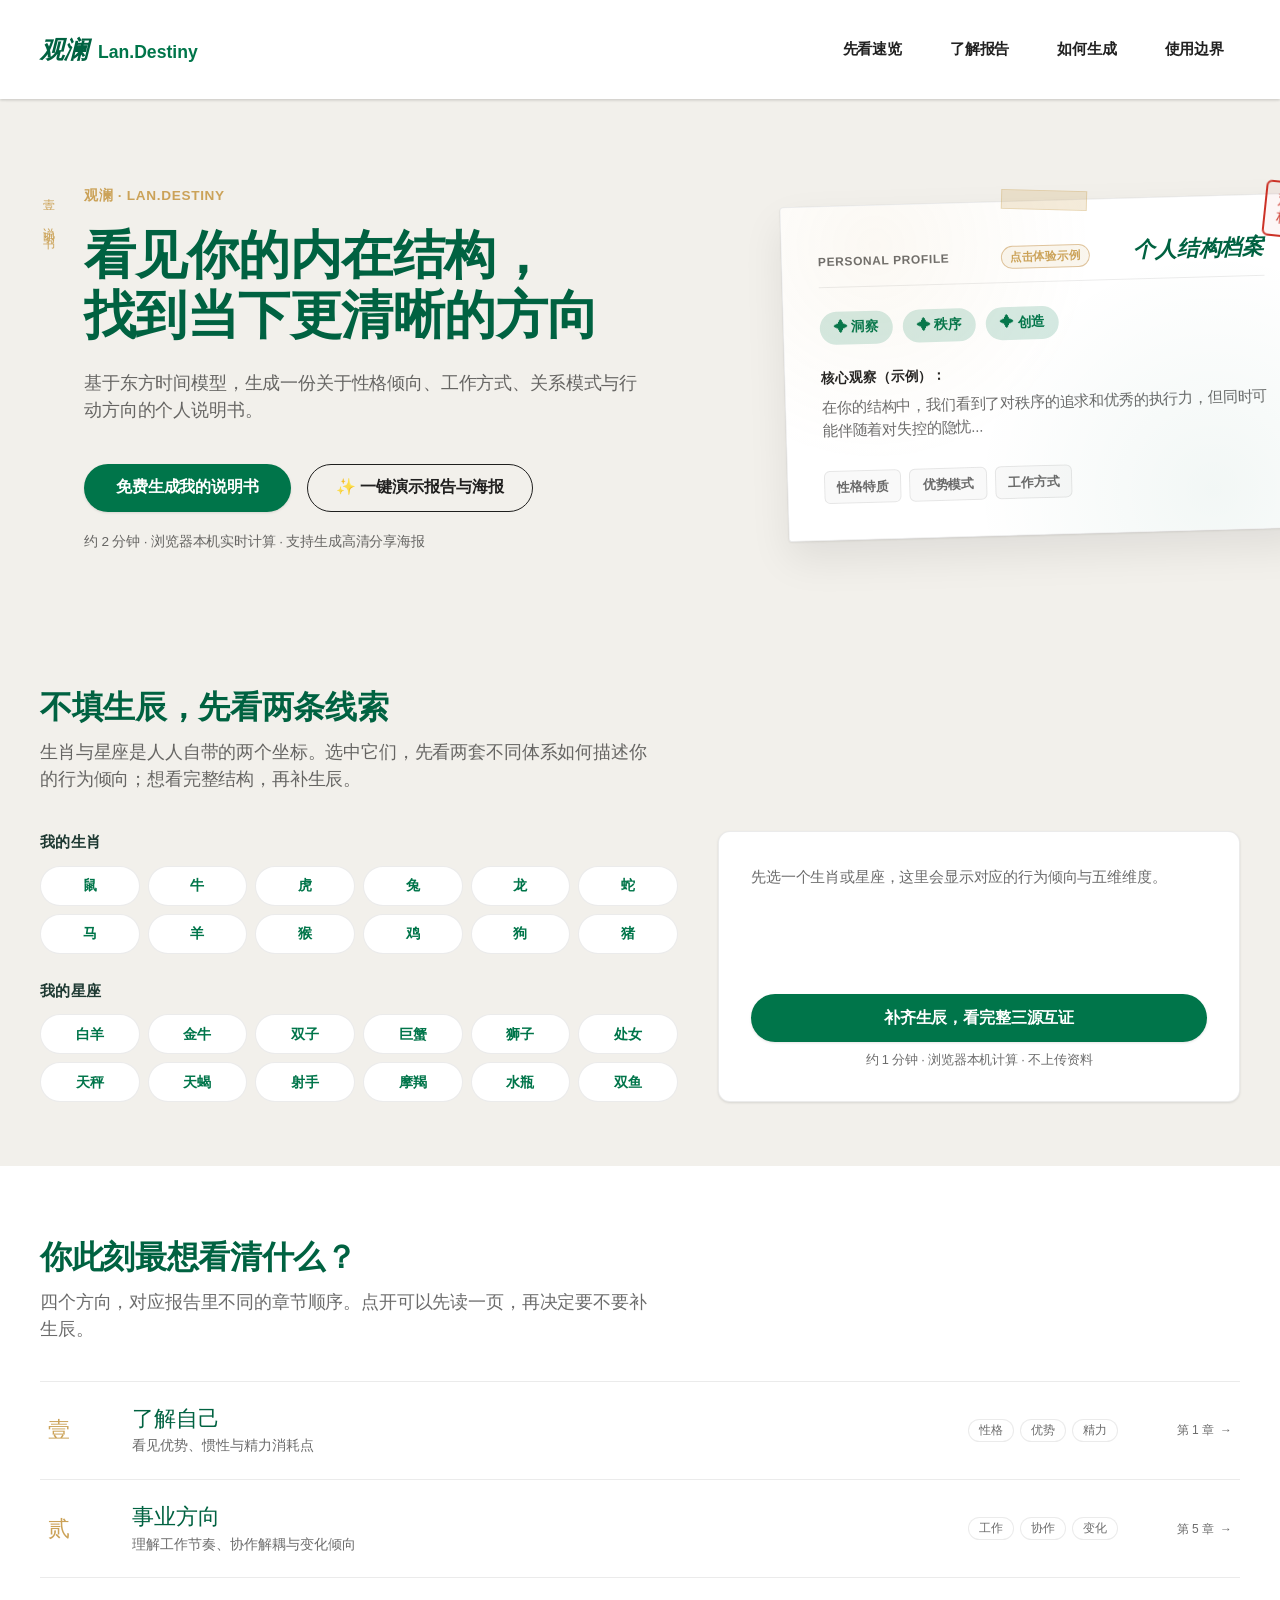
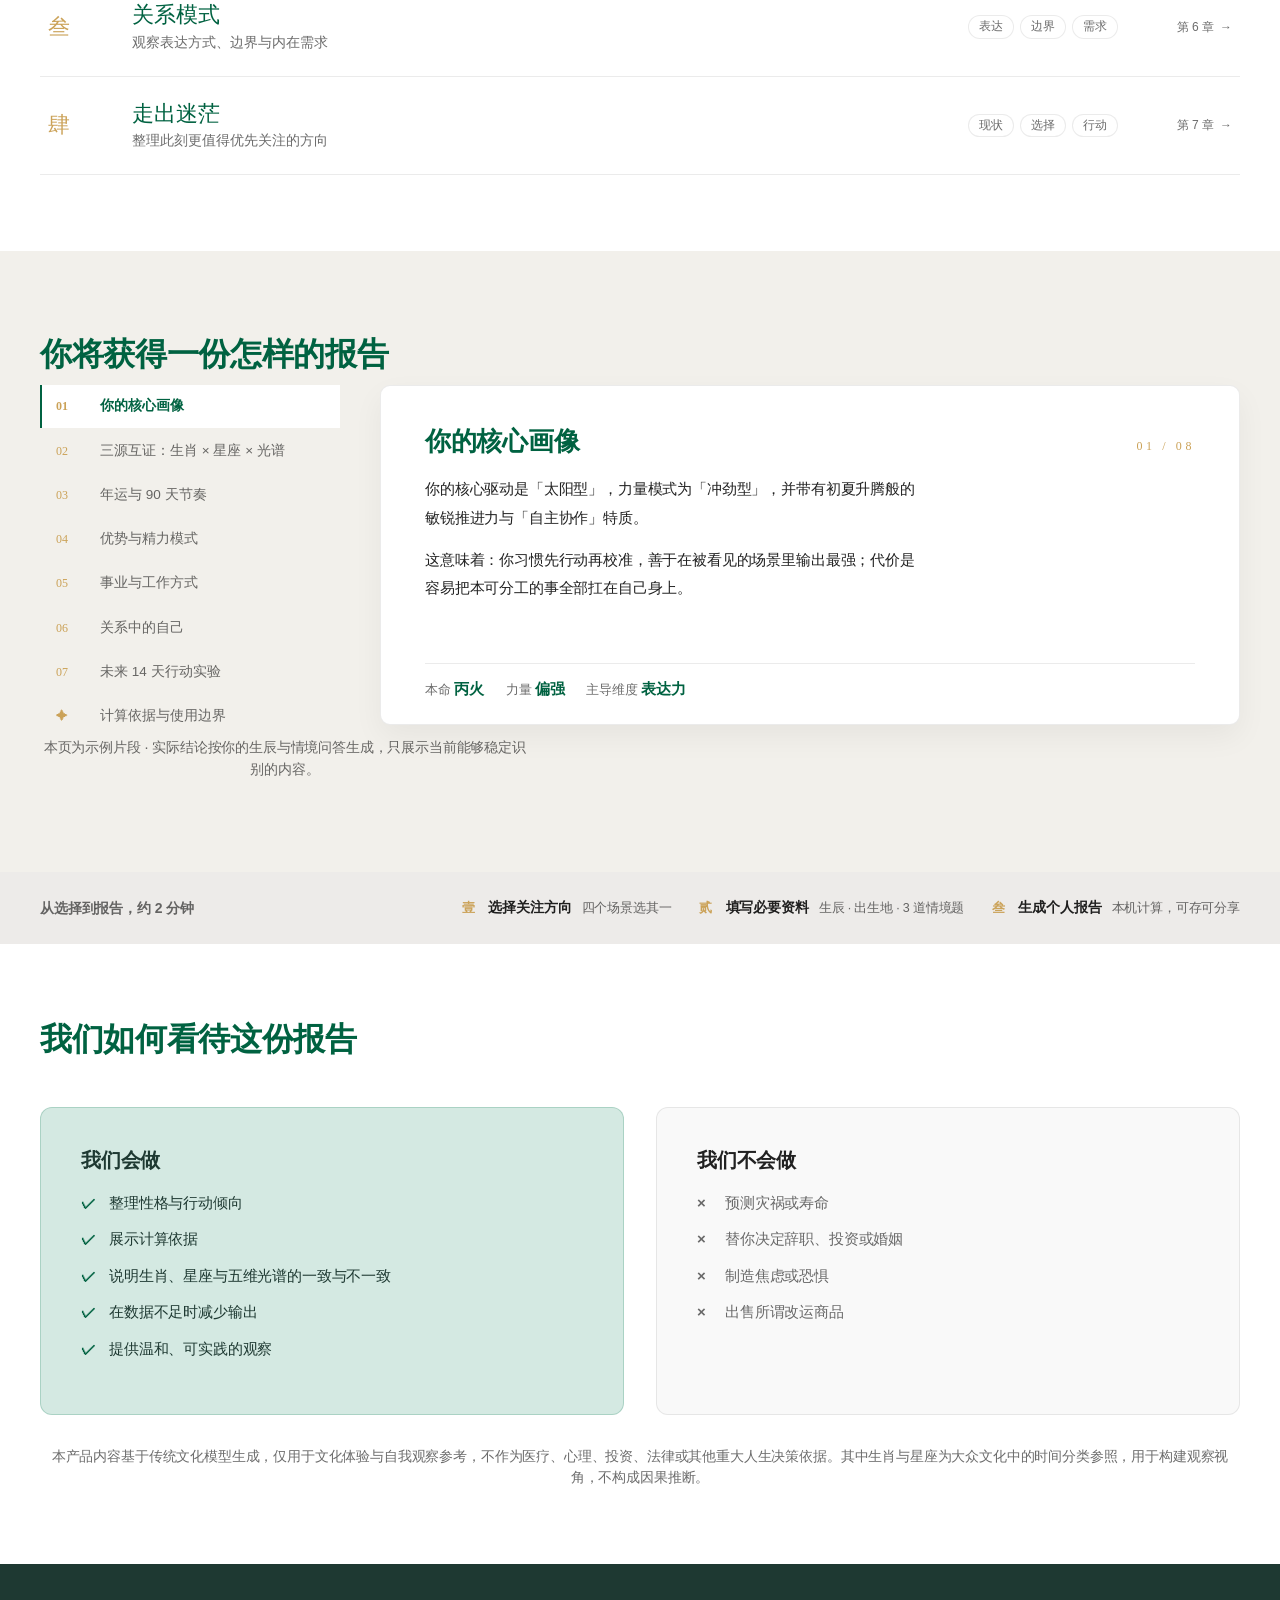
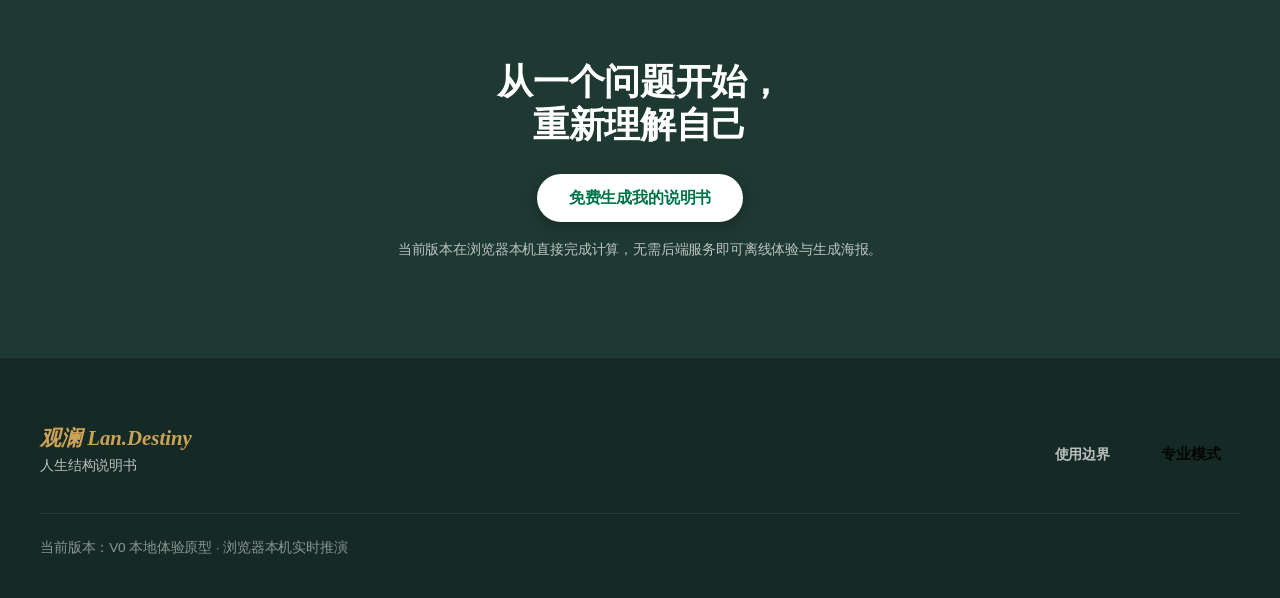
==== commit 3152c719: "deploy: 分享落地页 ?s=" ====
--- a/index.html
+++ b/index.html
@@ -145,7 +145,7 @@
                             </button>
                             <div class="scenario-sample" data-open="false" id="scenario-sample-self"><div>
                                 <div class="ss-card">
-                                    <p>你的能量偏向【秩序决断】与【洞察思辨】：最自然的工作方式是先把标准定清楚，再往前推。代价是面对失序时会持续消耗，而不是当场发作。</p>
+                                    <p>你的能量偏向【决断力】与【洞察力】：最自然的工作方式是先把标准定清楚，再往前推。代价是面对失序时会持续消耗，而不是当场发作。</p>
                                     <p>所以真正需要管理的不是「努力程度」，而是「被打断的次数」。</p>
                                     <button class="btn-primary ss-go" type="button" data-start-scenario="self">补齐生辰，看完整说明书 →</button>
                                     <p class="ss-note">试读片段 · 实际内容按你的四柱与情境问答生成</p>
@@ -236,16 +236,16 @@
                             <div class="cd-panel is-active" data-chapter="0" role="tabpanel">
                                 <div class="cd-head"><h4 class="cd-title">你的核心画像</h4><span class="cd-folio">01 / 08</span></div>
                                 <div class="cd-text">
-                                    <p>你的核心驱动是「太阳感染型」，力量模式为「充沛破局型」，并带有初夏升腾般的敏锐推进力与「自主并肩驱动」特质。</p>
+                                    <p>你的核心驱动是「太阳型」，力量模式为「冲劲型」，并带有初夏升腾般的敏锐推进力与「自主协作」特质。</p>
                                     <p>这意味着：你习惯先行动再校准，善于在被看见的场景里输出最强；代价是容易把本可分工的事全部扛在自己身上。</p>
                                 </div>
-                                <div class="cd-data"><span>日主 <b>丙火</b></span><span>力量 <b>偏强</b></span><span>主导维度 <b>表达感染</b></span></div>
+                                <div class="cd-data"><span>本命 <b>丙火</b></span><span>力量 <b>偏强</b></span><span>主导维度 <b>表达力</b></span></div>
                             </div>
 
                             <div class="cd-panel" data-chapter="1" role="tabpanel">
                                 <div class="cd-head"><h4 class="cd-title">三源互证：生肖 × 星座 × 光谱</h4><span class="cd-folio">02 / 08</span></div>
                                 <div class="cd-text">
-                                    <p>生肖「亥猪」指向洞察思辨，星座「金牛座」指向承载统筹，五维光谱的前两位正是这两条通道。</p>
+                                    <p>生肖「亥猪」指向洞察力，星座「金牛座」指向承载力，五个维度的前两位正是这两条通道。</p>
                                     <p>两条独立线索分别对应光谱的两条主通道，你的行为不是单一风格，而是双轨并行。</p>
                                 </div>
                                 <div class="cd-data"><span>生肖 <b>亥猪</b></span><span>星座 <b>金牛座</b></span><span>比对 <b>双轨互补</b></span></div>
@@ -254,7 +254,7 @@
                             <div class="cd-panel" data-chapter="2" role="tabpanel">
                                 <div class="cd-head"><h4 class="cd-title">年运与 90 天节奏</h4><span class="cd-folio">03 / 08</span></div>
                                 <div class="cd-text">
-                                    <p>当前流年与日主构成的关系决定了这一年的主旋律：是输出窗口、结算窗口，还是补给窗口。</p>
+                                    <p>当前流年与你的核心五行构成的关系决定了这一年的主旋律：是输出窗口、结算窗口，还是补给窗口。</p>
                                     <p>报告会把未来 90 天切成 3 个动作窗口，并指出关键决策更适合放在哪一段。</p>
                                 </div>
                                 <div class="cd-data"><span>流年 <b>按立春换年</b></span><span>流月 <b>按节气分月</b></span><span>窗口 <b>推进 / 补给 / 承压</b></span></div>
@@ -386,9 +386,9 @@
                 <div class="top-bar-inner">
                     <div class="top-bar-brand">观澜 Lan.Destiny · 个人结构说明书</div>
                     <div class="top-bar-actions">
-                        <button id="btn-report-poster" class="btn-primary-sm btn-poster-accent" title="生成可保存的精美分享海报">🖼 生成分享海报</button>
-                        <button id="btn-report-copy" class="btn-secondary-sm" title="复制说明书核心结论">📋 复制摘要</button>
-                        <button id="btn-report-print" class="btn-secondary-sm" title="存为PDF或打印">🖨 存为PDF/打印</button>
+                        <button id="btn-report-poster" class="btn-primary-sm btn-poster-accent" title="生成可保存的精美分享海报">生成分享海报</button>
+                        <button id="btn-report-copy" class="btn-secondary-sm" title="复制说明书核心结论">复制摘要</button>
+                        <button id="btn-report-print" class="btn-secondary-sm" title="存为PDF或打印">存为PDF/打印</button>
                         <button id="btn-report-edit" class="btn-secondary-sm">修改资料</button>
                         <button id="btn-report-close" class="btn-secondary-sm">返回首页</button>
                     </div>
@@ -398,7 +398,6 @@
             <!-- Report Main Banner -->
             <section class="report-banner">
                 <div class="banner-container">
-                    <div class="banner-badge">PERSONAL STRUCTURE REPORT</div>
                     <h1 class="report-user-title"><span id="report-user-name">阿澜</span> 的个人结构说明书</h1>
                     <p class="report-user-subtitle" id="report-user-subtitle">关于性格、优势与精力模式的个人观察</p>
                     <div class="report-meta-pills">
@@ -415,10 +414,25 @@
                         <div class="summary-header">
                             <span class="summary-badge" id="summary-badge-text">⚡ 30秒看懂自己</span>
                             <div class="summary-keywords" id="summary-keywords"></div>
-                            <button type="button" id="btn-summary-poster" class="btn-summary-poster">🖼 生成分享海报</button>
-                        </div>
-                        <div class="summary-observation" id="summary-observation"></div>
-                        <div class="summary-trio-grid">
+                            <button type="button" id="btn-summary-poster" class="btn-summary-poster">生成分享海报</button>
+                        </div>
+                        <div class="summary-3lines">
+                            <div class="s3-row">
+                                <span class="s3-label">你是谁</span>
+                                <p class="s3-text" id="summary-line-you"></p>
+                            </div>
+                            <div class="s3-row s3-row-do">
+                                <span class="s3-label">现在该做</span>
+                                <p class="s3-text" id="summary-line-do"></p>
+                            </div>
+                            <div class="s3-row s3-row-dont">
+                                <span class="s3-label">别做</span>
+                                <p class="s3-text" id="summary-line-dont"></p>
+                            </div>
+                        </div>
+                        <div class="summary-detail" id="summary-detail">
+                                <div class="summary-observation" id="summary-observation"></div>
+                            <div class="summary-trio-grid">
                             <div class="trio-item trio-advantage">
                                 <span class="trio-label" id="summary-label-adv">✦ 主要优势</span>
                                 <p id="summary-advantage"></p>
@@ -432,6 +446,8 @@
                                 <p id="summary-action"></p>
                             </div>
                         </div>
+                        </div>
+                        <button type="button" class="summary-more-toggle" id="btn-summary-more" aria-expanded="false">看懂这三句背后 ▾</button>
                     </div>
                 </div>
             </section>
@@ -518,9 +534,9 @@
 
                     <!-- Report Bottom Actions -->
                     <div class="report-bottom-actions">
-                        <button id="btn-report-bottom-poster" class="btn-primary">🖼 生成分享海报</button>
-                        <button id="btn-report-bottom-copy" class="btn-secondary">📋 复制核心结论</button>
-                        <button id="btn-report-bottom-print" class="btn-secondary">🖨 存为 PDF / 打印</button>
+                        <button id="btn-report-bottom-poster" class="btn-primary">生成分享海报</button>
+                        <button id="btn-report-bottom-copy" class="btn-secondary">复制核心结论</button>
+                        <button id="btn-report-bottom-print" class="btn-secondary">存为 PDF / 打印</button>
                         <button id="btn-report-bottom-edit" class="btn-secondary">修改资料并重新推演</button>
                         <button id="btn-report-bottom-home" class="btn-secondary">返回首页</button>
                     </div>
@@ -545,7 +561,7 @@
                 <div class="poster-modal-footer">
                     <div class="poster-footer-hint">✦ 高清 2x 植物标本风长图 · 适合保存至本地或直接分享演示</div>
                     <div class="poster-footer-btns">
-                        <button type="button" id="btn-poster-copy-quote" class="btn-secondary-sm">📋 复制金句文案</button>
+                        <button type="button" id="btn-poster-copy-quote" class="btn-secondary-sm">复制金句文案</button>
                         <button type="button" id="btn-download-poster" class="btn-primary-sm btn-poster-accent">⬇ 下载高清海报 (PNG)</button>
                     </div>
                 </div>
--- a/style.css
+++ b/style.css
@@ -4717,4 +4717,173 @@
 
 /* 章节导航整体实底（原来半透明让药丸看着像禁用态）；跳转时给卡片留出贴顶条的高度 */
 .rc-nav { background: rgba(250, 249, 246, 1); }
-.report-card { scroll-margin-top: 176px; }+.report-card { scroll-margin-top: 176px; }
+/* ============================================================
+   P1 · 30 秒摘要压成「三句话说明书」
+   目标：一屏内看完 你是谁 / 现在该做 / 别做，
+   长版解释（核心观察 + 战力/卡点/突破三段）收进折叠层。
+   ============================================================ */
+.summary-3lines {
+    display: flex;
+    flex-direction: column;
+    gap: 8px;
+    margin: 12px 0 6px;
+}
+.s3-row {
+    display: flex;
+    align-items: flex-start;
+    gap: 10px;
+    padding: 10px 12px;
+    border: 1px solid var(--sb-border-subtle);
+    border-radius: 10px;
+    background: var(--sb-white);
+}
+.s3-row-do { border-left: 3px solid var(--sb-green); }
+.s3-row-dont { border-left: 3px solid #b3261e; }
+.s3-label {
+    flex: 0 0 auto;
+    min-width: 56px;
+    padding-top: 2px;
+    font-size: 12px;
+    font-weight: 700;
+    letter-spacing: 0.05em;
+    color: var(--sb-green);
+}
+.s3-row-dont .s3-label { color: #b3261e; }
+.s3-text {
+    margin: 0;
+    font-size: 0.95rem;
+    font-weight: 600;
+    line-height: 1.58;
+    color: var(--sb-text-black);
+}
+.summary-detail { display: none; }
+.summary-detail.is-open { display: block; }
+.summary-more-toggle {
+    display: block;
+    width: 100%;
+    min-height: 42px;
+    margin-top: 10px;
+    padding: 9px 12px;
+    border: 1px dashed var(--sb-border-subtle);
+    border-radius: 10px;
+    background: transparent;
+    color: var(--sb-green);
+    font-size: 13px;
+    font-weight: 700;
+    cursor: pointer;
+}
+@media (max-width: 640px) {
+    .summary-3lines { gap: 7px; margin: 10px 0 4px; }
+    .s3-row { padding: 9px 11px; gap: 8px; }
+    .s3-text { font-size: 0.93rem; }
+    .report-banner { padding: 14px 14px 2px; }
+    .summary-more-toggle { min-height: 44px; }
+}
+
+/* 打印 / 存 PDF：三句话摘要的折叠层也要展开，按钮不打印 */
+@media print {
+    .summary-detail { display: block !important; }
+    .summary-more-toggle { display: none !important; }
+}
+/* ============================================================
+   P2 · iOS 输入框自动缩放修复 + 横向溢出兜底
+   问题：表单控件 font-size 14px < 16px，iPhone Safari / 微信内置浏览器
+   在点选生辰与出生地时会放大页面，表单关闭后放大状态不还原，
+   报告页看起来就被裁掉右侧、还要手动拖动才居中。
+   修法：移动端表单控件统一 16px（iOS 只在 <16px 时自动放大）。
+   ============================================================ */
+html {
+    -webkit-text-size-adjust: 100%;
+    text-size-adjust: 100%;
+}
+
+@media (max-width: 640px) {
+    #consumer-form-shell input,
+    #consumer-form-shell select,
+    #consumer-form-shell textarea,
+    #consumer-form-shell .form-input,
+    #consumer-form-shell .form-select,
+    #consumer-mode-view input[type="text"],
+    #consumer-mode-view input[type="number"],
+    #consumer-mode-view input[type="search"],
+    #consumer-mode-view input[type="tel"],
+    #consumer-mode-view select,
+    #consumer-mode-view textarea,
+    #consumer-birth-city-search,
+    #consumer-birth-city,
+    #consumer-birth-lng,
+    #consumer-birth-year,
+    #consumer-birth-month,
+    #consumer-birth-day,
+    #consumer-birth-hour24,
+    #consumer-birth-minute,
+    #consumer-time-precision,
+    #consumer-calendar-type {
+        font-size: 16px !important;
+    }
+}
+
+/* 横向溢出兜底：flex / grid 子项默认 min-width:auto 会被内容撑破容器 */
+.top-bar-actions { grid-template-columns: repeat(2, minmax(0, 1fr)); }
+.top-bar-actions > button,
+.report-meta-pills > .meta-pill,
+.s3-row,
+.s3-text,
+.summary-keywords > *,
+.trio-item,
+.summary-30s-card,
+.card-content,
+.report-card,
+.report-container,
+.top-bar-inner {
+    min-width: 0;
+    max-width: 100%;
+}
+.s3-text { overflow-wrap: anywhere; }
+.meta-pill { max-width: 100%; }
+/* ============================================================
+   分享落地页：?s=<scenario> 打开即展开该场景试读
+   ============================================================ */
+#consumer-mode-view .scenario-row.is-deeplinked {
+    background: rgba(0, 98, 65, 0.055);
+}
+#consumer-mode-view .scenario-row.is-deeplinked .sr-name::after {
+    content: ' · 来自分享';
+    font-size: 11px;
+    font-weight: 600;
+    letter-spacing: 0.02em;
+    color: #006241;
+}
+.ss-deep-chip {
+    display: inline-flex;
+    align-items: center;
+    gap: 6px;
+    margin: 0 0 10px;
+    padding: 5px 12px;
+    border-radius: 999px;
+    background: rgba(0, 98, 65, 0.1);
+    color: #006241;
+    font-size: 12.5px;
+    font-weight: 700;
+    letter-spacing: 0.02em;
+}
+.ss-share {
+    display: inline-flex;
+    align-items: center;
+    justify-content: center;
+    min-height: 40px;
+    margin-top: 12px;
+    padding: 9px 16px;
+    border: 1px dashed var(--sb-border-subtle);
+    border-radius: 999px;
+    background: transparent;
+    color: var(--consumer-text-sub);
+    font-size: 13px;
+    font-weight: 600;
+    cursor: pointer;
+}
+.ss-share:active { transform: scale(0.98); }
+@media (max-width: 640px) {
+    .ss-share { width: 100%; min-height: 44px; }
+}
